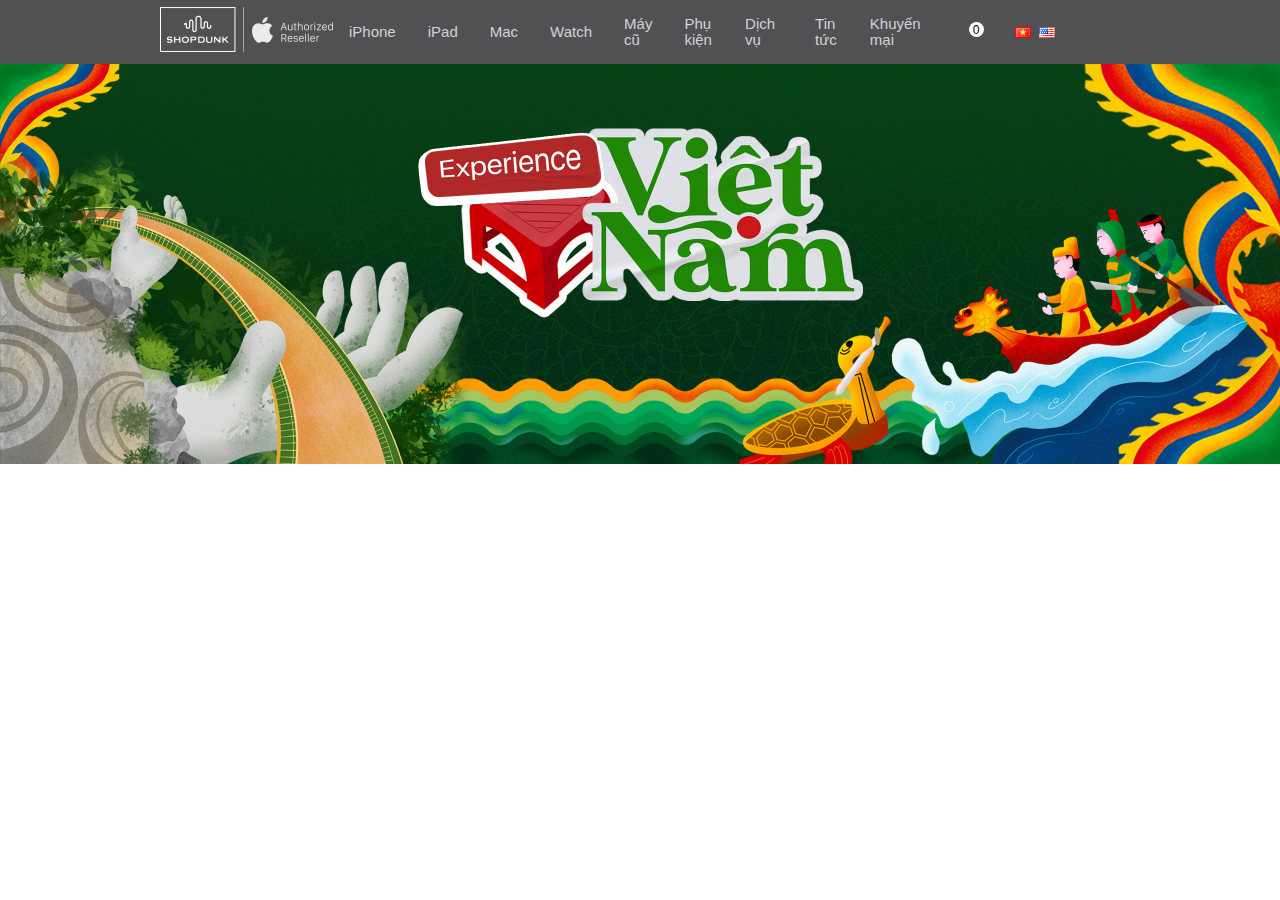
==== index.html @ 364bbf2c "rename project" ====
<!DOCTYPE html>
<html lang="en">
  <head>
    <meta charset="UTF-8" />
    <meta name="viewport" content="width=device-width, initial-scale=1.0" />
    <link
      rel="shortcut icon"
      href="./assets/images/favicon.ico"
      type="image/x-icon"
    />
    <title>Đại lý ủy quyền Apple Cửa hàng Apple chính hãng</title>

    <!-- Link Icon-->
    <link
      rel="stylesheet"
      href="https://cdnjs.cloudflare.com/ajax/libs/font-awesome/6.5.2/css/all.min.css"
      integrity="sha512-SnH5WK+bZxgPHs44uWIX+LLJAJ9/2PkPKZ5QiAj6Ta86w+fsb2TkcmfRyVX3pBnMFcV7oQPJkl9QevSCWr3W6A=="
      crossorigin="anonymous"
      referrerpolicy="no-referrer"
    />
    <link
      rel="stylesheet"
      data-purpose="Layout StyleSheet"
      title="Web Awesome"
      href="/css/app-wa-a60ddbceb7292f11c9e430d067b1eb9f.css?vsn=d"
    />

    <link
      rel="stylesheet"
      href="https://site-assets.fontawesome.com/releases/v6.5.2/css/all.css"
    />

    <link
      rel="stylesheet"
      href="https://site-assets.fontawesome.com/releases/v6.5.2/css/sharp-thin.css"
    />

    <link
      rel="stylesheet"
      href="https://site-assets.fontawesome.com/releases/v6.5.2/css/sharp-solid.css"
    />

    <link
      rel="stylesheet"
      href="https://site-assets.fontawesome.com/releases/v6.5.2/css/sharp-regular.css"
    />

    <link
      rel="stylesheet"
      href="https://site-assets.fontawesome.com/releases/v6.5.2/css/sharp-light.css"
    />

    <!-- Link Font -->
    <link rel="preconnect" href="https://fonts.googleapis.com" />
    <link rel="preconnect" href="https://fonts.gstatic.com" crossorigin />
    <link
      href="https://fonts.googleapis.com/css2?family=Roboto:ital,wght@0,100;0,300;0,400;0,500;0,700;0,900;1,100;1,300;1,400;1,500;1,700;1,900&display=swap"
      rel="stylesheet"
    />
    <!-- Link CSS -->
    <link rel="stylesheet" href="./assets/css/style.css" />
    <link rel="stylesheet" href="./assets/css/responsive.css" />
    <link rel="stylesheet" href="./assets/css/base.css" />
    <link rel="stylesheet" href="./assets/css/swiper-bundle.min.css">
  </head>
  <body>
    <div class="app">
      <header class="header">
        <div class="gird">
          <div class="header__navbar">
            <div class="header__navbar-logo">
              <a href="" class="header__navbar-logo-link">
                <img
                  src="./assets/images/logo.png "
                  class="header__navbar-logo-img"
                  alt=""
                />
              </a>
            </div>
            <ul class="header__navbar-list">
              <li class="header__navbar-item">
                <a href="" class="header__navbar-item-link"> iPhone </a>
              </li>
              <li class="header__navbar-item">
                <a href="" class="header__navbar-item-link"> iPad </a>
              </li>
              <li class="header__navbar-item">
                <a href="" class="header__navbar-item-link"> Mac </a>
              </li>
              <li class="header__navbar-item">
                <a href="" class="header__navbar-item-link"> Watch </a>
              </li>
              <li class="header__navbar-item">
                <a href="" class="header__navbar-item-link"> Máy cũ </a>
              </li>
              <li class="header__navbar-item">
                <a href="" class="header__navbar-item-link"> Phụ kiện </a>
              </li>
              <li class="header__navbar-item header__item--hover">
                <a href="" class="header__navbar-item-link"> Dịch vụ </a>
                <i class="header__navbar-icon-link fa-solid fa-angle-down"></i>

                <div class="header__service">
                  <a href="" class="header__service-item"
                    >Bảo Hành Ủy Quyền Apple (Shopdunk Care)</a
                  >
                  <a href="" class="header__service-item">Trả Góp</a>
                  <a href="" class="header__service-item">Thu Cũ Đổi Mới</a>
                  <a href="" class="header__service-item">WorkShop</a>
                  <a href="" class="header__service-item">MBTI</a>
                  <a href="" class="header__service-item">Sim Thẻ</a>
                  <a href="" class="header__service-item">Apple Care</a>
                  <a href="" class="header__service-item"
                    >Bán hàng doanh nghiệp</a
                  >
                </div>
              </li>
              <li class="header__navbar-item">
                <a href="" class="header__navbar-item-link"> Tin tức </a>
              </li>
              <li class="header__navbar-item">
                <a href="" class="header__navbar-item-link"> Khuyến mại </a>
              </li>
            </ul>

            <ul class="header__navbar-option-list">
              <li class="header__navbar-option-item">
                <i class="header__navbar-icon fa-light fa-magnifying-glass"></i>
              </li>
              <li class="header__navbar-option-item">
                <a
                  href=""
                  class="header__navbar-item-link header__navbar-icon-cart"
                >
                  <i class="header__navbar-icon fa-light fa-bag-shopping"></i>
                </a>
              </li>
              <li class="header__navbar-option-item header__user--hover">
                <a href="" class="header__navbar-item-link">
                  <i class="header__navbar-icon fa-regular fa-user"></i>
                </a>

                <div class="header__account">
                  <div class="header__account-option">
                    <a href="" class="header__option-link"
                      >Tạo tài khoản ngay</a
                    >
                  </div>
                  <div class="header__account-option">
                    <a href="" class="header__option-link">Đăng nhập</a>
                  </div>
                </div>
              </li>
              <li class="header__navbar-option-item">
                <a href="" class="header__navbar-language">
                  <img src="./assets/images/vn.png" alt="" />
                  <img src="./assets/images/us.png" alt="" />
                </a>
              </li>
            </ul>
          </div>
        </div>
      </header>

      <div class="container">
        <div class="banner">
          <div class="banner__img-list">
            <img class="banner__img-item" src="./assets/images/banner1.png" alt="">
            <img class="banner__img-item " src="./assets/images/banner2.png" alt="">
            <img class="banner__img-item " src="./assets/images/banner3.jpg" alt="">
            <img class="banner__img-item " src="./assets/images/banner4.png" alt="">
            <img class="banner__img-item " src="./assets/images/banner5.jpg" alt="">
            <img class="banner__img-item " src="./assets/images/banner6.png" alt="">
            <img class="banner__img-item " src="./assets/images/banner7.jpg" alt="">
            <img class="banner__img-item " src="./assets/images/banner8.png" alt="">

          </div> 
          
          <div class="banner__btn">
            <div class="banner__control banner__control-prev"><i class="fa-solid fa-angle-left"></i></div>
            <div class="banner__control banner__control-next"><i class="fa-solid fa-angle-right"></i></div>
          </div>
          <div class="banner__dot-list">
              <div class="banner__dot banner__dot--active"><i class="fa-solid fa-circle"></i></div>
              <div class="banner__dot"><i class="fa-solid fa-circle"></i></div>
              <div class="banner__dot"><i class="fa-solid fa-circle"></i></div>
              <div class="banner__dot"><i class="fa-solid fa-circle"></i></div>
              <div class="banner__dot"><i class="fa-solid fa-circle"></i></div>
              <div class="banner__dot"><i class="fa-solid fa-circle"></i></div>
              <div class="banner__dot"><i class="fa-solid fa-circle"></i></div>
              <div class="banner__dot"><i class="fa-solid fa-circle"></i></div>
          </div>
          </div>
        </div>
      </div>
    </div>
  </body>

  <!-- Link Js -->
  <script src="./assets/js/app.js"></script>
  <script src="./assets/js/swiper-bundle.min.js"></script>
</html>
---- assets/css/style.css ----
.header{
    height: 64px;
    width: 100%;

}
/* Header */
.header__navbar{
    height: 64px;
    display: flex;
    align-items: center;
    justify-content: space-between;
    list-style: none;
    padding: 0 160px;
    width: 100%;
    background-color: var(--back-color);
    position: fixed;
    z-index: 1000;
}

.header__navbar-list{
    display: flex;
    justify-content: space-around;
    width: 70%;
}

.header__navbar-item{
    height: 64px;
    font-size: 15px;
    padding: 22px 16px;
    display: flex;
    align-items: center;
    cursor: pointer;
}

.header__navbar-item:hover{
    background-color: var(--hover-color);
}

.header__navbar-item:hover .header__navbar-item-link{
    color: var(--white-color);
}

.header__navbar-item-link{
    text-decoration: none;
    color: var(--text-color);
}

.header__navbar-icon-link{
    color: var(--text-color);
    font-size: 8px;
    padding-left: 8px;
}

.header__navbar-logo-img{
    height: 45px;
    align-self: center;
}

.header__navbar-option-list{
    display: flex;
    width: 200px;
    padding: 0 18px;
    grid-area: auto;
    list-style: none;
    align-items: center;
}

.header__navbar-option-item{
    padding: 0 8px;
    cursor: pointer;
}


.header__navbar-icon{
    font-size: 20px;
    color: var(--text-color);
}

.header__navbar-icon-cart{
    position: relative;
}

.header__navbar-icon-cart::after{
    position: absolute;
    content: '0';
    font-size: 12px;
    bottom: -5px;
    right: -5px;
    width: 15px;
    height: 15px;
    border-radius: 100%;
    text-align: center;
    background-color: var(--white-color);
    color: var(--black-color);

}

.header__navbar-language{
    display: flex;
}


.header__navbar-language img{
    padding: 0 4px;
}

.header__item--hover{
    position: relative;
}

.header__item--hover:hover .header__service{
    display: block;
}


.header__service{
    position:absolute;
    top: 118%;
    left: 0;
    width: 250px;
    background-color: #555;
    display: none;
}

.header__service::before {
    content: "";
    border-width: 10px 10px;
    border-style: solid;
    border-color: transparent transparent #555 transparent;
    position: absolute;
    top: -20px;
    left: 5px;
}

.header__service::after {
    content: "";
    position: absolute;
    display: block;
    width: 250px;
    height: 20px;
    right: 0;
    top: -16px;
}

.header__service-item{
    display: block;
    padding:16px;
    cursor: pointer;
    text-decoration: none;
    color: var(--text-color);
    border-top: 1px solid #666;
}


.header__service-item:hover{
    background-color: #666;
    color: var(--white-color);
}


.header__user--hover{
    position: relative;
}

.header__user--hover:hover .header__account{
    display: block;
}

.header__account{
    position:absolute;
    top: 160%;
    right: -60px;
    width: 250px;
    background-color: var(--white-color);
    box-shadow:     0 0 10px 0 rgba(0,0,0,0.5);
    border-radius: 10px;
    cursor:default;
    display: none;
}

.header__account-option{
    margin: 10px 32px 12px 32px;
    height: 40px;
    display: flex;
    align-items: center;
    border-bottom: 1px solid #ccc;
}

.header__account-option a{
    text-decoration: none;
    color: #333;
    font-size: 14px;
    cursor: pointer;
}

.header__account-option a:hover{
    color: #007bff;
}

.header__account::before {
    content: "";
    border-width: 15px 20px;
    border-style: solid;
    border-color: transparent transparent transparent transparent;
    position: absolute;
    top: -24px;
    right: 55px;
}

/* Banner */
.banner{
    height: 475px;
    position: relative;
    overflow: hidden;
    white-space: nowrap;
}

.banner__img-list{
    width: 100%;
    display: flex;
    transition: 1s;
}

.banner__img-list.no-transition{
    scroll-behavior: auto;
}

.banner__img-feature, .banner__img-item{
    width: 100%;
    height: 100%;
    object-fit: cover;
    object-position: center;
}



.banner__control{
    position: absolute;
    top: 50%;
    transform: translateY(-50%);
    font-size: 28px;
    background-color: rgba(0,0,0,0.2);
    margin: 0 56px;
    color: rgba(255, 255, 255, 0.1);
    cursor: pointer;
    width: 48px;
    height: 48px;
    border-radius: 50%;
    display: flex;
    justify-content: center;
    align-items: center;

}

.banner__control-prev{
    left: 10px;
}

.banner__control-next{
    right: 10px;
}

.banner__control:hover{
    background-color: rgba(0,0,0,0.4);
    color: rgba(255, 255, 255, 0.6);

}

.banner__dot-list{
    position: absolute;
    bottom: 10px;
    left: 50%;
    transform: translateX(-50%);
    display: flex;
}

.banner__dot{
    font-size: 8px;
    padding: 0 6px;
    color: rgba(0, 0, 0, 0.2);
    cursor: pointer;
}

.banner__dot--active{
    color: rgba(0, 0, 0, 0.8);
}

.banner__dot:hover{
    color: rgba(0, 0, 0, 0.8);

}
---- assets/css/base.css ----
:root {
    --white-color: #fff;
    --black-color: #000;
    --text-color: #d2d2d7;
    --back-color: #515154;
    --hover-color: #626265;
    --navbar-height: 34px;
    --header-height: 120px;
    --d: 20s;
    
}

*{
    margin: 0;
    padding: 0;
    box-sizing: border-box;
}

html {
    font-size: 62.5%;
    line-height: 1.6rem;
    font-family: 'Arial', sans-serif;
    box-sizing: border-box;
}

  /* Responsive */

.grid {
    width: 1200px;
    max-width: 100%;
    margin: 0 auto;
}

.grid__full-width {
    width: 100%;
}

.grid__row {
    display: flex;
    flex-wrap: wrap;
    margin-left: -5px;
    margin-right: -5px;
}

.grid__col-2 {
    padding-left: 5px;
    padding-right: 5px;
    width: 16.6667%;
}

.grid__col-2-4 {
    padding-left: 5px;
    padding-right: 5px;
    width: 20%;
}

.grid__col-10 {
    padding-left: 5px;
    padding-right: 5px;
    width: 83.3333%;
}


@keyframes slideNext {
  0% {
        transform: translateX(0);
    }
    100% {
        transform: translateX(-100%);
  }
}
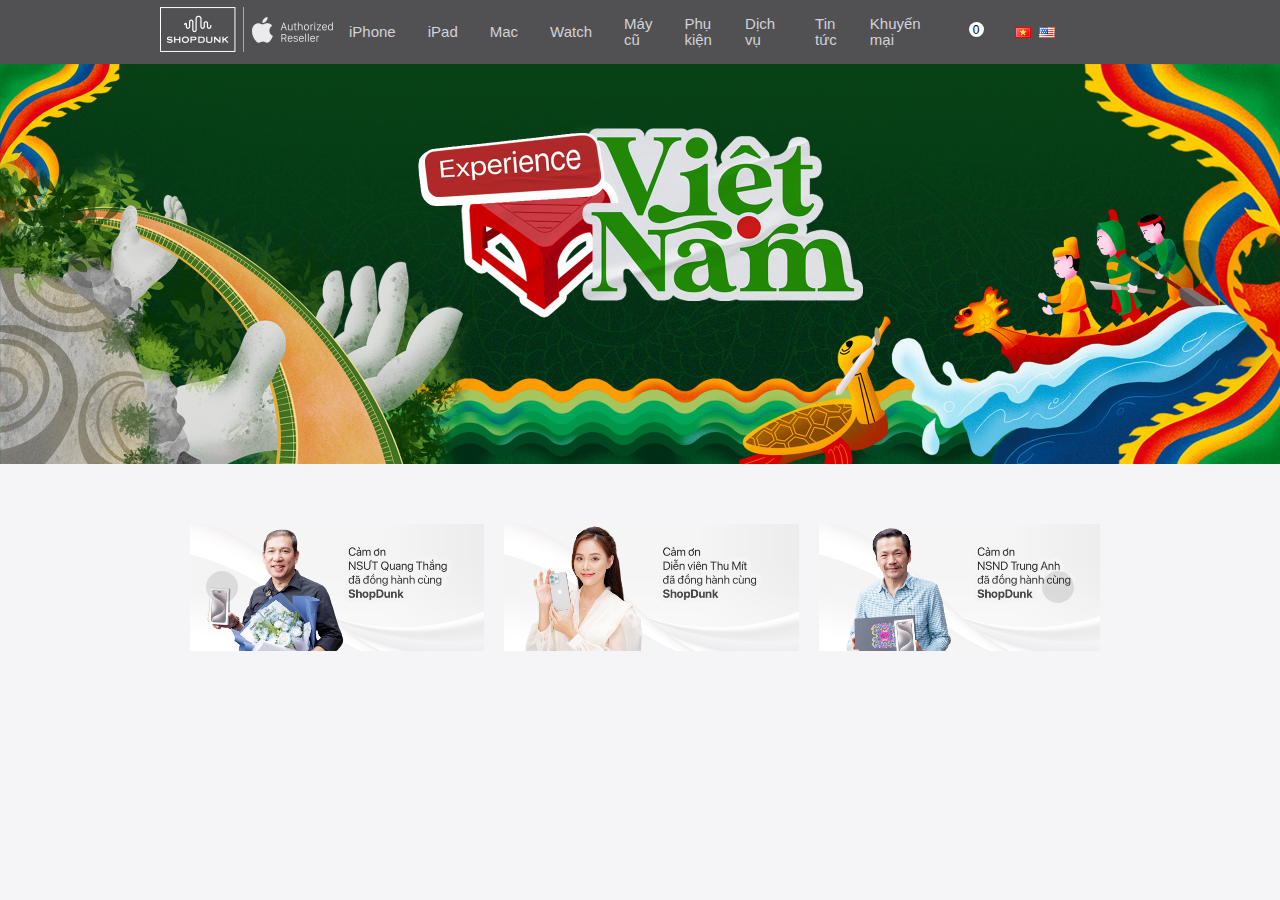
==== commit 450550fa: "Merge branch 'master'" ====
--- a/index.html
+++ b/index.html
@@ -1,202 +1,203 @@
 <!DOCTYPE html>
 <html lang="en">
-  <head>
-    <meta charset="UTF-8" />
-    <meta name="viewport" content="width=device-width, initial-scale=1.0" />
-    <link
-      rel="shortcut icon"
-      href="./assets/images/favicon.ico"
-      type="image/x-icon"
-    />
-    <title>Đại lý ủy quyền Apple Cửa hàng Apple chính hãng</title>
-
-    <!-- Link Icon-->
-    <link
-      rel="stylesheet"
-      href="https://cdnjs.cloudflare.com/ajax/libs/font-awesome/6.5.2/css/all.min.css"
-      integrity="sha512-SnH5WK+bZxgPHs44uWIX+LLJAJ9/2PkPKZ5QiAj6Ta86w+fsb2TkcmfRyVX3pBnMFcV7oQPJkl9QevSCWr3W6A=="
-      crossorigin="anonymous"
-      referrerpolicy="no-referrer"
-    />
-    <link
-      rel="stylesheet"
-      data-purpose="Layout StyleSheet"
-      title="Web Awesome"
-      href="/css/app-wa-a60ddbceb7292f11c9e430d067b1eb9f.css?vsn=d"
-    />
-
-    <link
-      rel="stylesheet"
-      href="https://site-assets.fontawesome.com/releases/v6.5.2/css/all.css"
-    />
-
-    <link
-      rel="stylesheet"
-      href="https://site-assets.fontawesome.com/releases/v6.5.2/css/sharp-thin.css"
-    />
-
-    <link
-      rel="stylesheet"
-      href="https://site-assets.fontawesome.com/releases/v6.5.2/css/sharp-solid.css"
-    />
-
-    <link
-      rel="stylesheet"
-      href="https://site-assets.fontawesome.com/releases/v6.5.2/css/sharp-regular.css"
-    />
-
-    <link
-      rel="stylesheet"
-      href="https://site-assets.fontawesome.com/releases/v6.5.2/css/sharp-light.css"
-    />
-
-    <!-- Link Font -->
-    <link rel="preconnect" href="https://fonts.googleapis.com" />
-    <link rel="preconnect" href="https://fonts.gstatic.com" crossorigin />
-    <link
-      href="https://fonts.googleapis.com/css2?family=Roboto:ital,wght@0,100;0,300;0,400;0,500;0,700;0,900;1,100;1,300;1,400;1,500;1,700;1,900&display=swap"
-      rel="stylesheet"
-    />
-    <!-- Link CSS -->
-    <link rel="stylesheet" href="./assets/css/style.css" />
-    <link rel="stylesheet" href="./assets/css/responsive.css" />
-    <link rel="stylesheet" href="./assets/css/base.css" />
-    <link rel="stylesheet" href="./assets/css/swiper-bundle.min.css">
-  </head>
-  <body>
-    <div class="app">
-      <header class="header">
-        <div class="gird">
-          <div class="header__navbar">
-            <div class="header__navbar-logo">
-              <a href="" class="header__navbar-logo-link">
-                <img
-                  src="./assets/images/logo.png "
-                  class="header__navbar-logo-img"
-                  alt=""
-                />
+
+<head>
+  <meta charset="UTF-8" />
+  <meta name="viewport" content="width=device-width, initial-scale=1.0" />
+  <link rel="shortcut icon" href="./assets/images/favicon.ico" type="image/x-icon" />
+  <title>Đại lý ủy quyền Apple Cửa hàng Apple chính hãng</title>
+
+  <!-- Link Icon-->
+  <link rel="stylesheet" href="https://cdnjs.cloudflare.com/ajax/libs/font-awesome/6.5.2/css/all.min.css"
+    integrity="sha512-SnH5WK+bZxgPHs44uWIX+LLJAJ9/2PkPKZ5QiAj6Ta86w+fsb2TkcmfRyVX3pBnMFcV7oQPJkl9QevSCWr3W6A=="
+    crossorigin="anonymous" referrerpolicy="no-referrer" />
+  <link rel="stylesheet" data-purpose="Layout StyleSheet" title="Web Awesome"
+    href="/css/app-wa-a60ddbceb7292f11c9e430d067b1eb9f.css?vsn=d" />
+
+  <link rel="stylesheet" href="https://site-assets.fontawesome.com/releases/v6.5.2/css/all.css" />
+
+  <link rel="stylesheet" href="https://site-assets.fontawesome.com/releases/v6.5.2/css/sharp-thin.css" />
+
+  <link rel="stylesheet" href="https://site-assets.fontawesome.com/releases/v6.5.2/css/sharp-solid.css" />
+
+  <link rel="stylesheet" href="https://site-assets.fontawesome.com/releases/v6.5.2/css/sharp-regular.css" />
+
+  <link rel="stylesheet" href="https://site-assets.fontawesome.com/releases/v6.5.2/css/sharp-light.css" />
+
+  <!-- Link Font -->
+  <link rel="preconnect" href="https://fonts.googleapis.com" />
+  <link rel="preconnect" href="https://fonts.gstatic.com" crossorigin />
+  <link
+    href="https://fonts.googleapis.com/css2?family=Roboto:ital,wght@0,100;0,300;0,400;0,500;0,700;0,900;1,100;1,300;1,400;1,500;1,700;1,900&display=swap"
+    rel="stylesheet" />
+  <!-- Link CSS -->
+  <link rel="stylesheet" href="./assets/css/style.css" />
+  <link rel="stylesheet" href="./assets/css/responsive.css" />
+  <link rel="stylesheet" href="./assets/css/base.css" />
+  <link rel="stylesheet" href="./assets/css/swiper-bundle.min.css" />
+</head>
+
+<body>
+  <div class="app">
+    <header class="header">
+      <div class="gird">
+        <div class="header__navbar">
+          <div class="header__navbar-logo">
+            <a href="" class="header__navbar-logo-link">
+              <img src="./assets/images/logo.png " class="header__navbar-logo-img" alt="" />
+            </a>
+          </div>
+          <ul class="header__navbar-list">
+            <li class="header__navbar-item">
+              <a href="" class="header__navbar-item-link"> iPhone </a>
+            </li>
+            <li class="header__navbar-item">
+              <a href="" class="header__navbar-item-link"> iPad </a>
+            </li>
+            <li class="header__navbar-item">
+              <a href="" class="header__navbar-item-link"> Mac </a>
+            </li>
+            <li class="header__navbar-item">
+              <a href="" class="header__navbar-item-link"> Watch </a>
+            </li>
+            <li class="header__navbar-item">
+              <a href="" class="header__navbar-item-link"> Máy cũ </a>
+            </li>
+            <li class="header__navbar-item">
+              <a href="" class="header__navbar-item-link"> Phụ kiện </a>
+            </li>
+            <li class="header__navbar-item header__item--hover">
+              <a href="" class="header__navbar-item-link"> Dịch vụ </a>
+              <i class="header__navbar-icon-link fa-solid fa-angle-down"></i>
+
+              <div class="header__service">
+                <a href="" class="header__service-item">Bảo Hành Ủy Quyền Apple (Shopdunk Care)</a>
+                <a href="" class="header__service-item">Trả Góp</a>
+                <a href="" class="header__service-item">Thu Cũ Đổi Mới</a>
+                <a href="" class="header__service-item">WorkShop</a>
+                <a href="" class="header__service-item">MBTI</a>
+                <a href="" class="header__service-item">Sim Thẻ</a>
+                <a href="" class="header__service-item">Apple Care</a>
+                <a href="" class="header__service-item">Bán hàng doanh nghiệp</a>
+              </div>
+            </li>
+            <li class="header__navbar-item">
+              <a href="" class="header__navbar-item-link"> Tin tức </a>
+            </li>
+            <li class="header__navbar-item">
+              <a href="" class="header__navbar-item-link"> Khuyến mại </a>
+            </li>
+          </ul>
+
+          <ul class="header__navbar-option-list">
+            <li class="header__navbar-option-item">
+              <i class="header__navbar-icon fa-light fa-magnifying-glass"></i>
+            </li>
+            <li class="header__navbar-option-item">
+              <a href="" class="header__navbar-item-link header__navbar-icon-cart">
+                <i class="header__navbar-icon fa-light fa-bag-shopping"></i>
               </a>
-            </div>
-            <ul class="header__navbar-list">
-              <li class="header__navbar-item">
-                <a href="" class="header__navbar-item-link"> iPhone </a>
-              </li>
-              <li class="header__navbar-item">
-                <a href="" class="header__navbar-item-link"> iPad </a>
-              </li>
-              <li class="header__navbar-item">
-                <a href="" class="header__navbar-item-link"> Mac </a>
-              </li>
-              <li class="header__navbar-item">
-                <a href="" class="header__navbar-item-link"> Watch </a>
-              </li>
-              <li class="header__navbar-item">
-                <a href="" class="header__navbar-item-link"> Máy cũ </a>
-              </li>
-              <li class="header__navbar-item">
-                <a href="" class="header__navbar-item-link"> Phụ kiện </a>
-              </li>
-              <li class="header__navbar-item header__item--hover">
-                <a href="" class="header__navbar-item-link"> Dịch vụ </a>
-                <i class="header__navbar-icon-link fa-solid fa-angle-down"></i>
-
-                <div class="header__service">
-                  <a href="" class="header__service-item"
-                    >Bảo Hành Ủy Quyền Apple (Shopdunk Care)</a
-                  >
-                  <a href="" class="header__service-item">Trả Góp</a>
-                  <a href="" class="header__service-item">Thu Cũ Đổi Mới</a>
-                  <a href="" class="header__service-item">WorkShop</a>
-                  <a href="" class="header__service-item">MBTI</a>
-                  <a href="" class="header__service-item">Sim Thẻ</a>
-                  <a href="" class="header__service-item">Apple Care</a>
-                  <a href="" class="header__service-item"
-                    >Bán hàng doanh nghiệp</a
-                  >
+            </li>
+            <li class="header__navbar-option-item header__user--hover">
+              <a href="" class="header__navbar-item-link">
+                <i class="header__navbar-icon fa-regular fa-user"></i>
+              </a>
+
+              <div class="header__account">
+                <div class="header__account-option">
+                  <a href="" class="header__option-link">Tạo tài khoản ngay</a>
                 </div>
-              </li>
-              <li class="header__navbar-item">
-                <a href="" class="header__navbar-item-link"> Tin tức </a>
-              </li>
-              <li class="header__navbar-item">
-                <a href="" class="header__navbar-item-link"> Khuyến mại </a>
-              </li>
-            </ul>
-
-            <ul class="header__navbar-option-list">
-              <li class="header__navbar-option-item">
-                <i class="header__navbar-icon fa-light fa-magnifying-glass"></i>
-              </li>
-              <li class="header__navbar-option-item">
-                <a
-                  href=""
-                  class="header__navbar-item-link header__navbar-icon-cart"
-                >
-                  <i class="header__navbar-icon fa-light fa-bag-shopping"></i>
-                </a>
-              </li>
-              <li class="header__navbar-option-item header__user--hover">
-                <a href="" class="header__navbar-item-link">
-                  <i class="header__navbar-icon fa-regular fa-user"></i>
-                </a>
-
-                <div class="header__account">
-                  <div class="header__account-option">
-                    <a href="" class="header__option-link"
-                      >Tạo tài khoản ngay</a
-                    >
-                  </div>
-                  <div class="header__account-option">
-                    <a href="" class="header__option-link">Đăng nhập</a>
-                  </div>
+                <div class="header__account-option">
+                  <a href="" class="header__option-link">Đăng nhập</a>
                 </div>
-              </li>
-              <li class="header__navbar-option-item">
-                <a href="" class="header__navbar-language">
-                  <img src="./assets/images/vn.png" alt="" />
-                  <img src="./assets/images/us.png" alt="" />
-                </a>
-              </li>
-            </ul>
-          </div>
-        </div>
-      </header>
-
-      <div class="container">
-        <div class="banner">
-          <div class="banner__img-list">
-            <img class="banner__img-item" src="./assets/images/banner1.png" alt="">
-            <img class="banner__img-item " src="./assets/images/banner2.png" alt="">
-            <img class="banner__img-item " src="./assets/images/banner3.jpg" alt="">
-            <img class="banner__img-item " src="./assets/images/banner4.png" alt="">
-            <img class="banner__img-item " src="./assets/images/banner5.jpg" alt="">
-            <img class="banner__img-item " src="./assets/images/banner6.png" alt="">
-            <img class="banner__img-item " src="./assets/images/banner7.jpg" alt="">
-            <img class="banner__img-item " src="./assets/images/banner8.png" alt="">
-
-          </div> 
-          
-          <div class="banner__btn">
-            <div class="banner__control banner__control-prev"><i class="fa-solid fa-angle-left"></i></div>
-            <div class="banner__control banner__control-next"><i class="fa-solid fa-angle-right"></i></div>
-          </div>
-          <div class="banner__dot-list">
-              <div class="banner__dot banner__dot--active"><i class="fa-solid fa-circle"></i></div>
-              <div class="banner__dot"><i class="fa-solid fa-circle"></i></div>
-              <div class="banner__dot"><i class="fa-solid fa-circle"></i></div>
-              <div class="banner__dot"><i class="fa-solid fa-circle"></i></div>
-              <div class="banner__dot"><i class="fa-solid fa-circle"></i></div>
-              <div class="banner__dot"><i class="fa-solid fa-circle"></i></div>
-              <div class="banner__dot"><i class="fa-solid fa-circle"></i></div>
-              <div class="banner__dot"><i class="fa-solid fa-circle"></i></div>
-          </div>
+              </div>
+            </li>
+            <li class="header__navbar-option-item">
+              <a href="" class="header__navbar-language">
+                <img src="./assets/images/vn.png" alt="" />
+                <img src="./assets/images/us.png" alt="" />
+              </a>
+            </li>
+          </ul>
+        </div>
+      </div>
+    </header>
+
+    <div class="container">
+      <div class="banner">
+        <div class="banner__img-list">
+          <img class="banner__img-item" src="./assets/images/banner8.png" alt="" />
+          <img class="banner__img-item" src="./assets/images/banner1.png" alt="" />
+          <img class="banner__img-item" src="./assets/images/banner2.png" alt="" />
+          <img class="banner__img-item" src="./assets/images/banner3.jpg" alt="" />
+          <img class="banner__img-item" src="./assets/images/banner4.png" alt="" />
+          <img class="banner__img-item" src="./assets/images/banner5.jpg" alt="" />
+          <img class="banner__img-item" src="./assets/images/banner6.png" alt="" />
+          <img class="banner__img-item" src="./assets/images/banner7.jpg" alt="" />
+          <img class="banner__img-item" src="./assets/images/banner8.png" alt="" />
+          <img class="banner__img-item" src="./assets/images/banner1.png" alt="" />
+        </div>
+
+
+        <div class="banner__btn">
+          <div class="banner__control banner__control-prev control-prev">
+            <i class="fa-solid fa-angle-left"></i>
+          </div>
+          <div class="banner__control banner__control-next control-next">
+            <i class="fa-solid fa-angle-right"></i>
+          </div>
+        </div>
+        <div class="banner__dot-list">
+          <div class="banner__dot banner__dot--active">
+            <i class="fa-solid fa-circle"></i>
+          </div>
+          <div class="banner__dot"><i class="fa-solid fa-circle"></i></div>
+          <div class="banner__dot"><i class="fa-solid fa-circle"></i></div>
+          <div class="banner__dot"><i class="fa-solid fa-circle"></i></div>
+          <div class="banner__dot"><i class="fa-solid fa-circle"></i></div>
+          <div class="banner__dot"><i class="fa-solid fa-circle"></i></div>
+          <div class="banner__dot"><i class="fa-solid fa-circle"></i></div>
+          <div class="banner__dot"><i class="fa-solid fa-circle"></i></div>
+        </div>
+      </div>
+
+      <div class="topic">
+        <div class="topic__img-list">
+          <img src="./assets/images/topic16.png" alt="" class="topic-item">
+          <img src="./assets/images/topic1.png" alt="" class="topic-item">
+          <img src="./assets/images/topic2.png" alt="" class="topic-item">
+          <img src="./assets/images/topic3.png" alt="" class="topic-item">
+          <img src="./assets/images/topic4.png" alt="" class="topic-item">
+          <img src="./assets/images/topic5.png" alt="" class="topic-item">
+          <img src="./assets/images/topic6.png" alt="" class="topic-item">
+          <img src="./assets/images/topic7.png" alt="" class="topic-item">
+          <img src="./assets/images/topic8.png" alt="" class="topic-item">
+          <img src="./assets/images/topic9.png" alt="" class="topic-item">
+          <img src="./assets/images/topic10.png" alt="" class="topic-item">
+          <img src="./assets/images/topic11.png" alt="" class="topic-item">
+          <img src="./assets/images/topic12.png" alt="" class="topic-item">
+          <img src="./assets/images/topic13.png" alt="" class="topic-item">
+          <img src="./assets/images/topic14.png" alt="" class="topic-item">
+          <img src="./assets/images/topic15.png" alt="" class="topic-item">
+          <img src="./assets/images/topic16.png" alt="" class="topic-item">
+          <img src="./assets/images/topic1.png" alt="" class="topic-item">
+        </div>
+
+        <div class="topic__btn">
+          <div class="topic__control topic__control-prev">
+            <i class="fa-solid fa-angle-left"></i>
+          </div>
+          <div class="topic__control topic__control-next">
+            <i class="fa-solid fa-angle-right"></i>
           </div>
         </div>
       </div>
     </div>
-  </body>
-
-  <!-- Link Js -->
-  <script src="./assets/js/app.js"></script>
-  <script src="./assets/js/swiper-bundle.min.js"></script>
-</html>
+  </div>
+</body>
+
+<!-- Link Js -->
+<script src="./assets/js/app.js"></script>
+
+
+</html>--- a/assets/css/style.css
+++ b/assets/css/style.css
@@ -208,30 +208,28 @@
 }
 
 /* Banner */
+.container{
+    margin: 0 auto;
+}
+
 .banner{
-    height: 475px;
     position: relative;
     overflow: hidden;
-    white-space: nowrap;
 }
 
 .banner__img-list{
-    width: 100%;
     display: flex;
     transition: 1s;
-}
-
-.banner__img-list.no-transition{
-    scroll-behavior: auto;
-}
-
-.banner__img-feature, .banner__img-item{
-    width: 100%;
-    height: 100%;
-    object-fit: cover;
+
+}
+
+.banner__img-item{
+    width: 100%; 
+    flex-shrink: 0;
+    object-fit: cover; 
     object-position: center;
-}
-
+    cursor: pointer;
+}
 
 
 .banner__control{
@@ -290,6 +288,51 @@
 
 }
 
-
-
-
+/* Topic */
+.topic{
+    margin: 60px 180px;
+    position: relative;
+}
+
+.topic__img-list{
+    display: flex; 
+    overflow: hidden;
+    transition: 1s;
+
+}
+
+.topic-item{
+    width: 32%;
+    margin: 0 10px;
+    object-fit: fill;
+}
+
+.topic__control{
+    position: absolute;
+    top: 50%;
+    transform: translateY(-50%);
+    font-size: 24px;
+    background-color: rgba(0,0,0,0.1);
+    margin: 0 56px;
+    color: var(--back-color);
+    cursor: pointer;
+    width: 32px;
+    height: 32px;
+    border-radius: 50%;
+    display: flex;
+    justify-content: center;
+    align-items: center;
+
+}
+
+.topic__control:hover{
+    background-color: rgba(0,0,0,0.2);
+}
+
+.topic__control-prev{
+    left: -30px;
+}
+
+.topic__control-next{
+    right: -30px;
+}--- a/assets/css/base.css
+++ b/assets/css/base.css
@@ -21,6 +21,7 @@
     line-height: 1.6rem;
     font-family: 'Arial', sans-serif;
     box-sizing: border-box;
+    background-color: #f5f5f7;
 }
 
   /* Responsive */
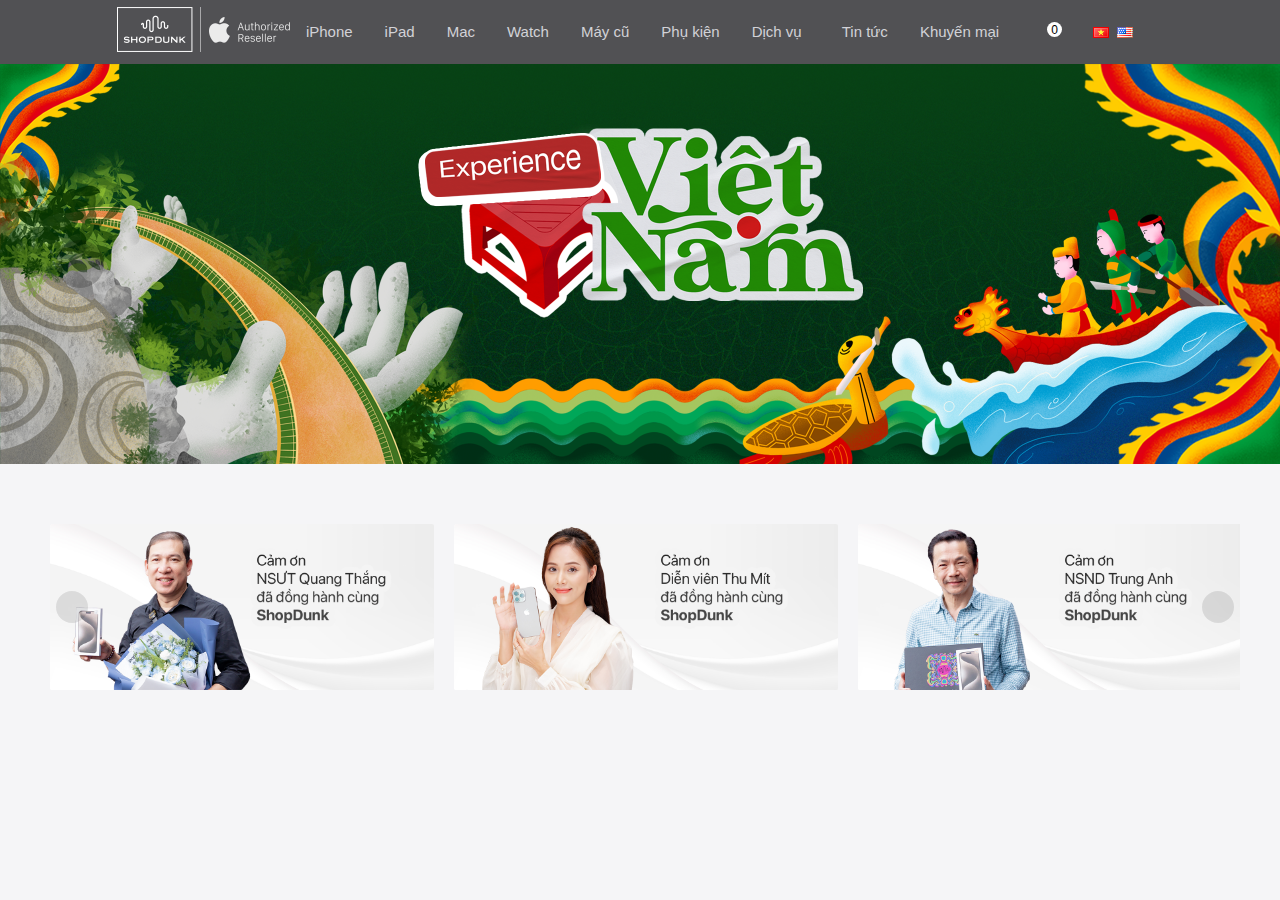
==== commit 7930a6f5: "bug: done scrollLeft banner and topic" ====
--- a/index.html
+++ b/index.html
@@ -124,21 +124,21 @@
     </header>
 
     <div class="container">
-      <div class="banner">
-        <div class="banner__img-list">
-          <img class="banner__img-item" src="./assets/images/banner8.png" alt="" />
-          <img class="banner__img-item" src="./assets/images/banner1.png" alt="" />
-          <img class="banner__img-item" src="./assets/images/banner2.png" alt="" />
-          <img class="banner__img-item" src="./assets/images/banner3.jpg" alt="" />
-          <img class="banner__img-item" src="./assets/images/banner4.png" alt="" />
-          <img class="banner__img-item" src="./assets/images/banner5.jpg" alt="" />
-          <img class="banner__img-item" src="./assets/images/banner6.png" alt="" />
-          <img class="banner__img-item" src="./assets/images/banner7.jpg" alt="" />
-          <img class="banner__img-item" src="./assets/images/banner8.png" alt="" />
-          <img class="banner__img-item" src="./assets/images/banner1.png" alt="" />
-        </div>
-
-
+      <div class="container__banner">
+        <div class="banner">
+          <div class="banner__img-list img-list">
+            <img class="banner__img-item" src="./assets/images/banner8.png" alt="" draggable="false"/>
+            <img class="banner__img-item" src="./assets/images/banner1.png" alt="" draggable="false" />
+            <img class="banner__img-item" src="./assets/images/banner2.png" alt="" draggable="false" />
+            <img class="banner__img-item" src="./assets/images/banner3.jpg" alt="" draggable="false" />
+            <img class="banner__img-item" src="./assets/images/banner4.png" alt="" draggable="false" />
+            <img class="banner__img-item" src="./assets/images/banner5.jpg" alt="" draggable="false" />
+            <img class="banner__img-item" src="./assets/images/banner6.png" alt="" draggable="false" />
+            <img class="banner__img-item" src="./assets/images/banner7.jpg" alt="" draggable="false" />
+            <img class="banner__img-item" src="./assets/images/banner8.png" alt="" draggable="false" />
+            <img class="banner__img-item" src="./assets/images/banner1.png" alt="" draggable="false" />
+          </div>
+        </div>
         <div class="banner__btn">
           <div class="banner__control banner__control-prev control-prev">
             <i class="fa-solid fa-angle-left"></i>
@@ -161,33 +161,38 @@
         </div>
       </div>
 
-      <div class="topic">
-        <div class="topic__img-list">
-          <img src="./assets/images/topic16.png" alt="" class="topic-item">
-          <img src="./assets/images/topic1.png" alt="" class="topic-item">
-          <img src="./assets/images/topic2.png" alt="" class="topic-item">
-          <img src="./assets/images/topic3.png" alt="" class="topic-item">
-          <img src="./assets/images/topic4.png" alt="" class="topic-item">
-          <img src="./assets/images/topic5.png" alt="" class="topic-item">
-          <img src="./assets/images/topic6.png" alt="" class="topic-item">
-          <img src="./assets/images/topic7.png" alt="" class="topic-item">
-          <img src="./assets/images/topic8.png" alt="" class="topic-item">
-          <img src="./assets/images/topic9.png" alt="" class="topic-item">
-          <img src="./assets/images/topic10.png" alt="" class="topic-item">
-          <img src="./assets/images/topic11.png" alt="" class="topic-item">
-          <img src="./assets/images/topic12.png" alt="" class="topic-item">
-          <img src="./assets/images/topic13.png" alt="" class="topic-item">
-          <img src="./assets/images/topic14.png" alt="" class="topic-item">
-          <img src="./assets/images/topic15.png" alt="" class="topic-item">
-          <img src="./assets/images/topic16.png" alt="" class="topic-item">
-          <img src="./assets/images/topic1.png" alt="" class="topic-item">
-        </div>
+<div class="container__topic">
+  <div class="topic">
+    <div class="topic__img-list img-list">
+      <img src="./assets/images/topic15.png" alt="" class="topic-item" draggable="false">
+      <img src="./assets/images/topic16.png" alt="" class="topic-item" draggable="false">
+      <img src="./assets/images/topic1.png" alt="" class="topic-item" draggable="false">
+      <img src="./assets/images/topic2.png" alt="" class="topic-item" draggable="false">
+      <img src="./assets/images/topic3.png" alt="" class="topic-item" draggable="false">
+      <img src="./assets/images/topic4.png" alt="" class="topic-item" draggable="false">
+      <img src="./assets/images/topic5.png" alt="" class="topic-item" draggable="false">
+      <img src="./assets/images/topic6.png" alt="" class="topic-item" draggable="false">
+      <img src="./assets/images/topic7.png" alt="" class="topic-item" draggable="false">
+      <img src="./assets/images/topic8.png" alt="" class="topic-item" draggable="false">
+      <img src="./assets/images/topic9.png" alt="" class="topic-item" draggable="false">
+      <img src="./assets/images/topic10.png" alt="" class="topic-item" draggable="false">
+      <img src="./assets/images/topic11.png" alt="" class="topic-item" draggable="false">
+      <img src="./assets/images/topic12.png" alt="" class="topic-item" draggable="false">
+      <img src="./assets/images/topic13.png" alt="" class="topic-item" draggable="false">
+      <img src="./assets/images/topic14.png" alt="" class="topic-item" draggable="false">
+      <img src="./assets/images/topic15.png" alt="" class="topic-item" draggable="false">
+      <img src="./assets/images/topic16.png" alt="" class="topic-item" draggable="false">
+      <img src="./assets/images/topic1.png" alt="" class="topic-item" draggable="false">
+      <img src="./assets/images/topic2.png" alt="" class="topic-item" draggable="false">
+    </div>
+</div>
+
 
         <div class="topic__btn">
-          <div class="topic__control topic__control-prev">
+          <div class="topic__control topic__control-prev control-prev">
             <i class="fa-solid fa-angle-left"></i>
           </div>
-          <div class="topic__control topic__control-next">
+          <div class="topic__control topic__control-next control-next">
             <i class="fa-solid fa-angle-right"></i>
           </div>
         </div>
--- a/assets/css/style.css
+++ b/assets/css/style.css
@@ -1,31 +1,28 @@
 .header{
     height: 64px;
-    width: 100%;
 
 }
 /* Header */
 .header__navbar{
     height: 64px;
     display: flex;
-    align-items: center;
-    justify-content: space-between;
+    width: 100%;
+    align-items: center;
+    justify-content: center;
     list-style: none;
-    padding: 0 160px;
-    width: 100%;
     background-color: var(--back-color);
     position: fixed;
-    z-index: 1000;
+    z-index: 1000;;
 }
 
 .header__navbar-list{
     display: flex;
     justify-content: space-around;
-    width: 70%;
 }
 
 .header__navbar-item{
     height: 64px;
-    font-size: 15px;
+    font-size: 1.5rem;
     padding: 22px 16px;
     display: flex;
     align-items: center;
@@ -47,7 +44,7 @@
 
 .header__navbar-icon-link{
     color: var(--text-color);
-    font-size: 8px;
+    font-size: 0.8rem;
     padding-left: 8px;
 }
 
@@ -58,7 +55,6 @@
 
 .header__navbar-option-list{
     display: flex;
-    width: 200px;
     padding: 0 18px;
     grid-area: auto;
     list-style: none;
@@ -72,7 +68,7 @@
 
 
 .header__navbar-icon{
-    font-size: 20px;
+    font-size: 2rem;
     color: var(--text-color);
 }
 
@@ -149,6 +145,7 @@
     text-decoration: none;
     color: var(--text-color);
     border-top: 1px solid #666;
+
 }
 
 
@@ -189,7 +186,7 @@
 .header__account-option a{
     text-decoration: none;
     color: #333;
-    font-size: 14px;
+    font-size: 1.4rem;
     cursor: pointer;
 }
 
@@ -212,9 +209,13 @@
     margin: 0 auto;
 }
 
+.container__banner{
+    position: relative;
+}
+
 .banner{
-    position: relative;
     overflow: hidden;
+    transition: 2s;
 }
 
 .banner__img-list{
@@ -236,7 +237,7 @@
     position: absolute;
     top: 50%;
     transform: translateY(-50%);
-    font-size: 28px;
+    font-size: 2.8rem;
     background-color: rgba(0,0,0,0.2);
     margin: 0 56px;
     color: rgba(255, 255, 255, 0.1);
@@ -251,11 +252,11 @@
 }
 
 .banner__control-prev{
-    left: 10px;
+    left: 0;
 }
 
 .banner__control-next{
-    right: 10px;
+    right: 0;
 }
 
 .banner__control:hover{
@@ -289,29 +290,37 @@
 }
 
 /* Topic */
+
+.container__topic{
+    position: relative;
+    max-width: 1200px;
+    margin: 60px auto;
+}
+
 .topic{
-    margin: 60px 180px;
-    position: relative;
+
+    overflow: hidden;
+
 }
 
 .topic__img-list{
     display: flex; 
-    overflow: hidden;
     transition: 1s;
-
 }
 
 .topic-item{
     width: 32%;
+    cursor: pointer;
     margin: 0 10px;
-    object-fit: fill;
-}
+    object-fit: cover;
+}
+
 
 .topic__control{
     position: absolute;
     top: 50%;
     transform: translateY(-50%);
-    font-size: 24px;
+    font-size: 2.4rem;
     background-color: rgba(0,0,0,0.1);
     margin: 0 56px;
     color: var(--back-color);
@@ -330,9 +339,11 @@
 }
 
 .topic__control-prev{
-    left: -30px;
+    left: -40px;
 }
 
 .topic__control-next{
-    right: -30px;
-}+    right: -50px;
+}
+
+
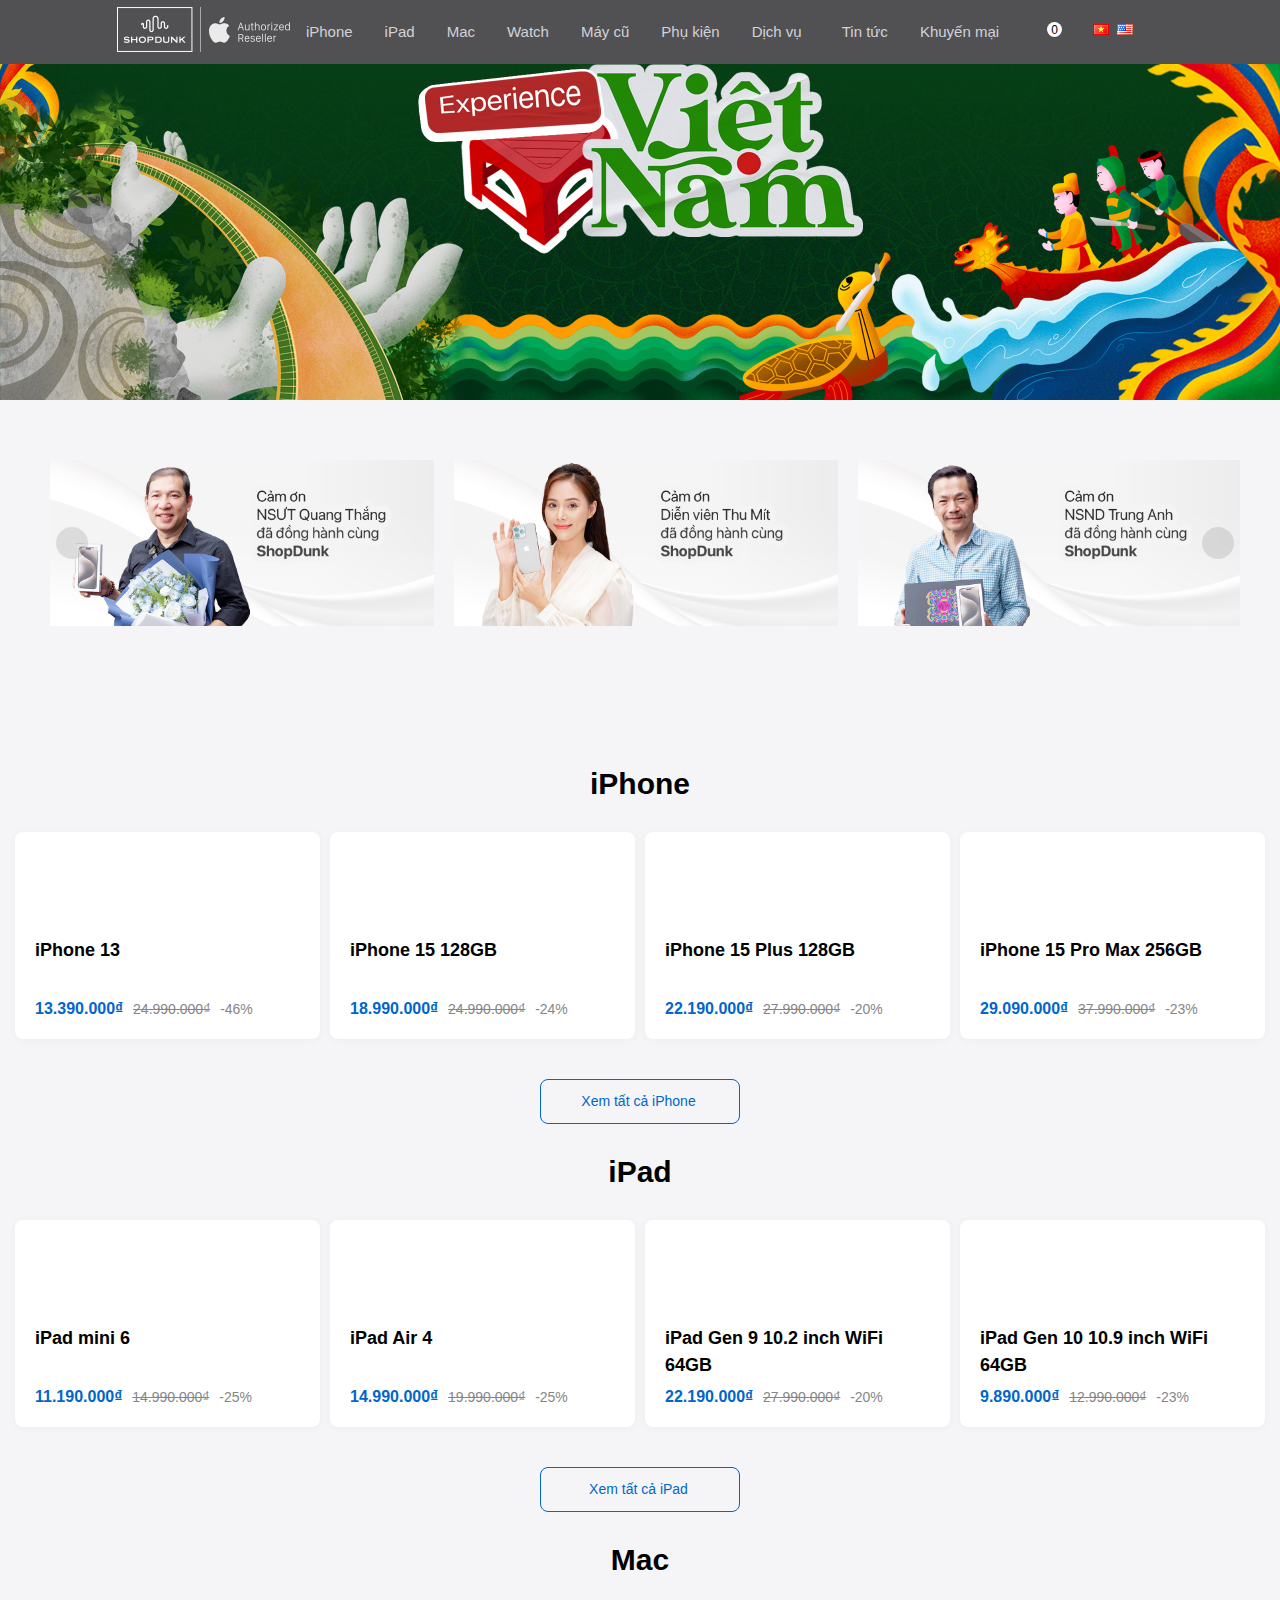
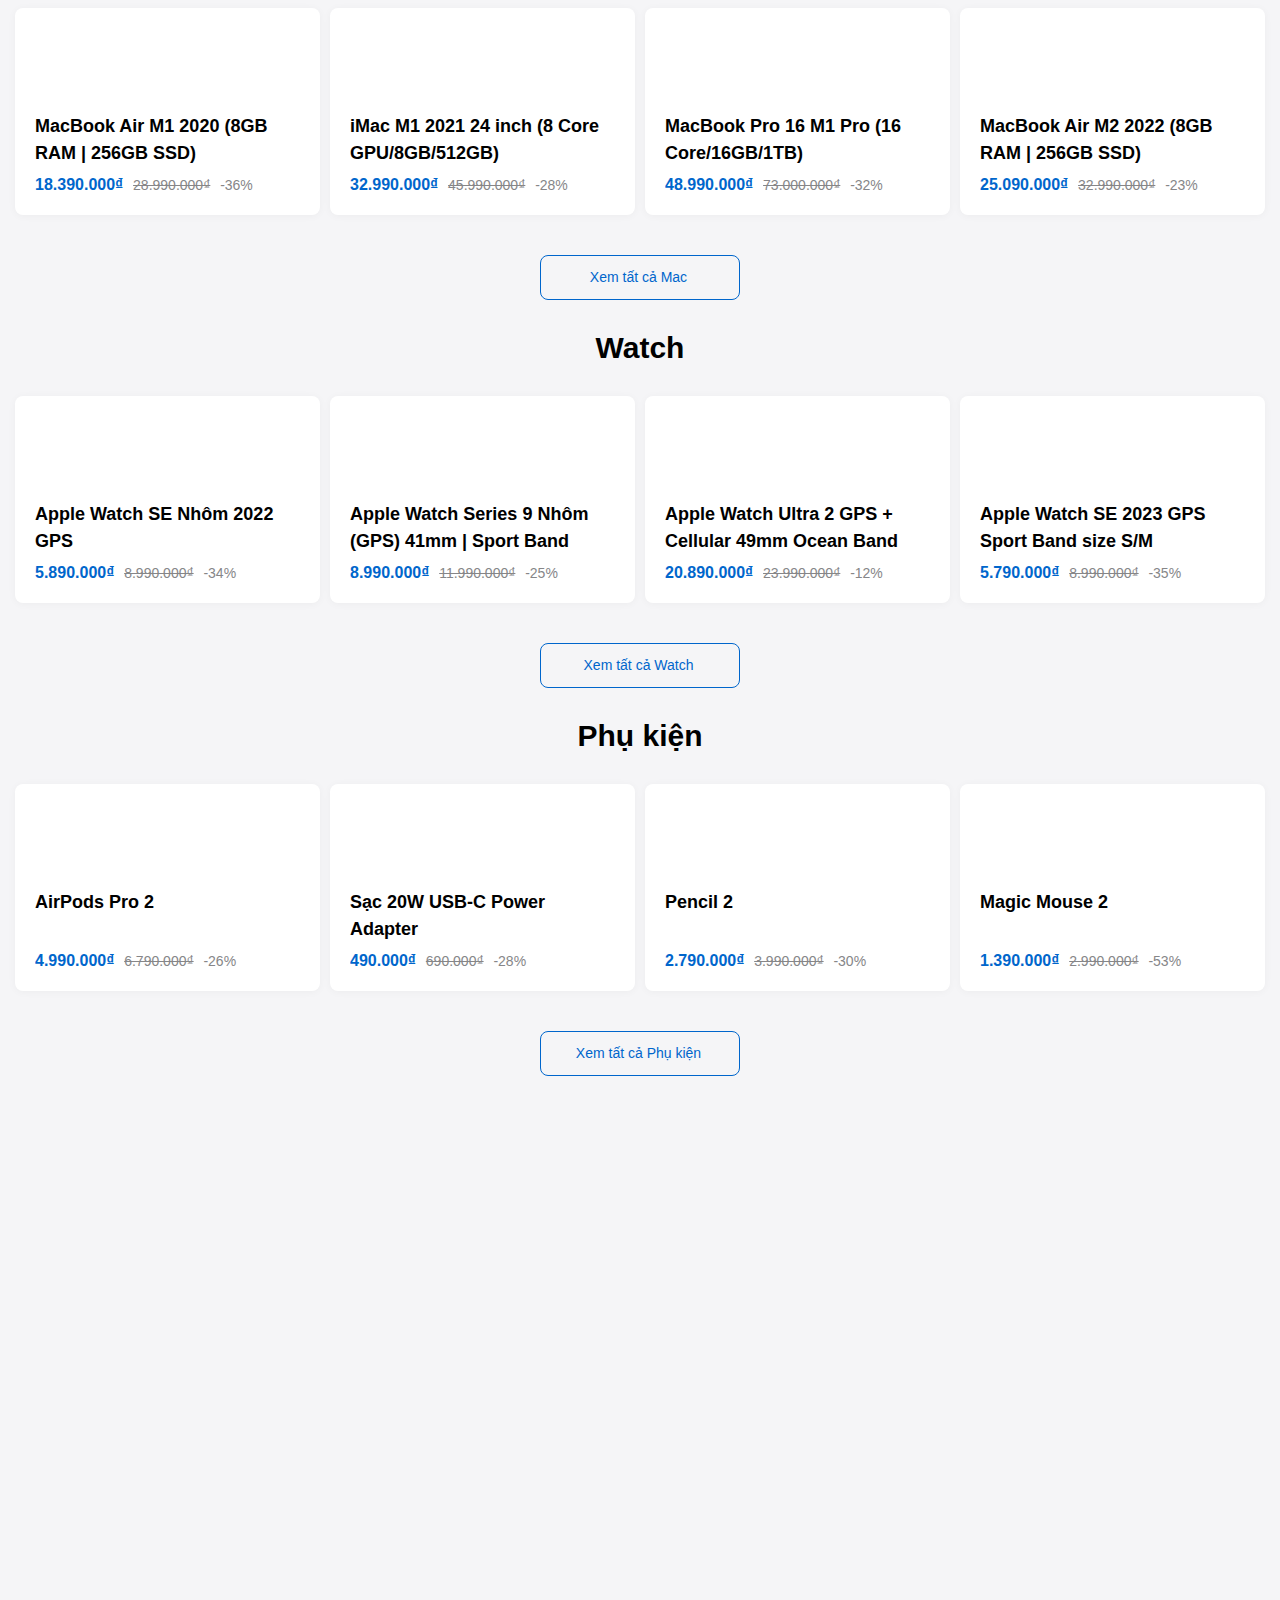
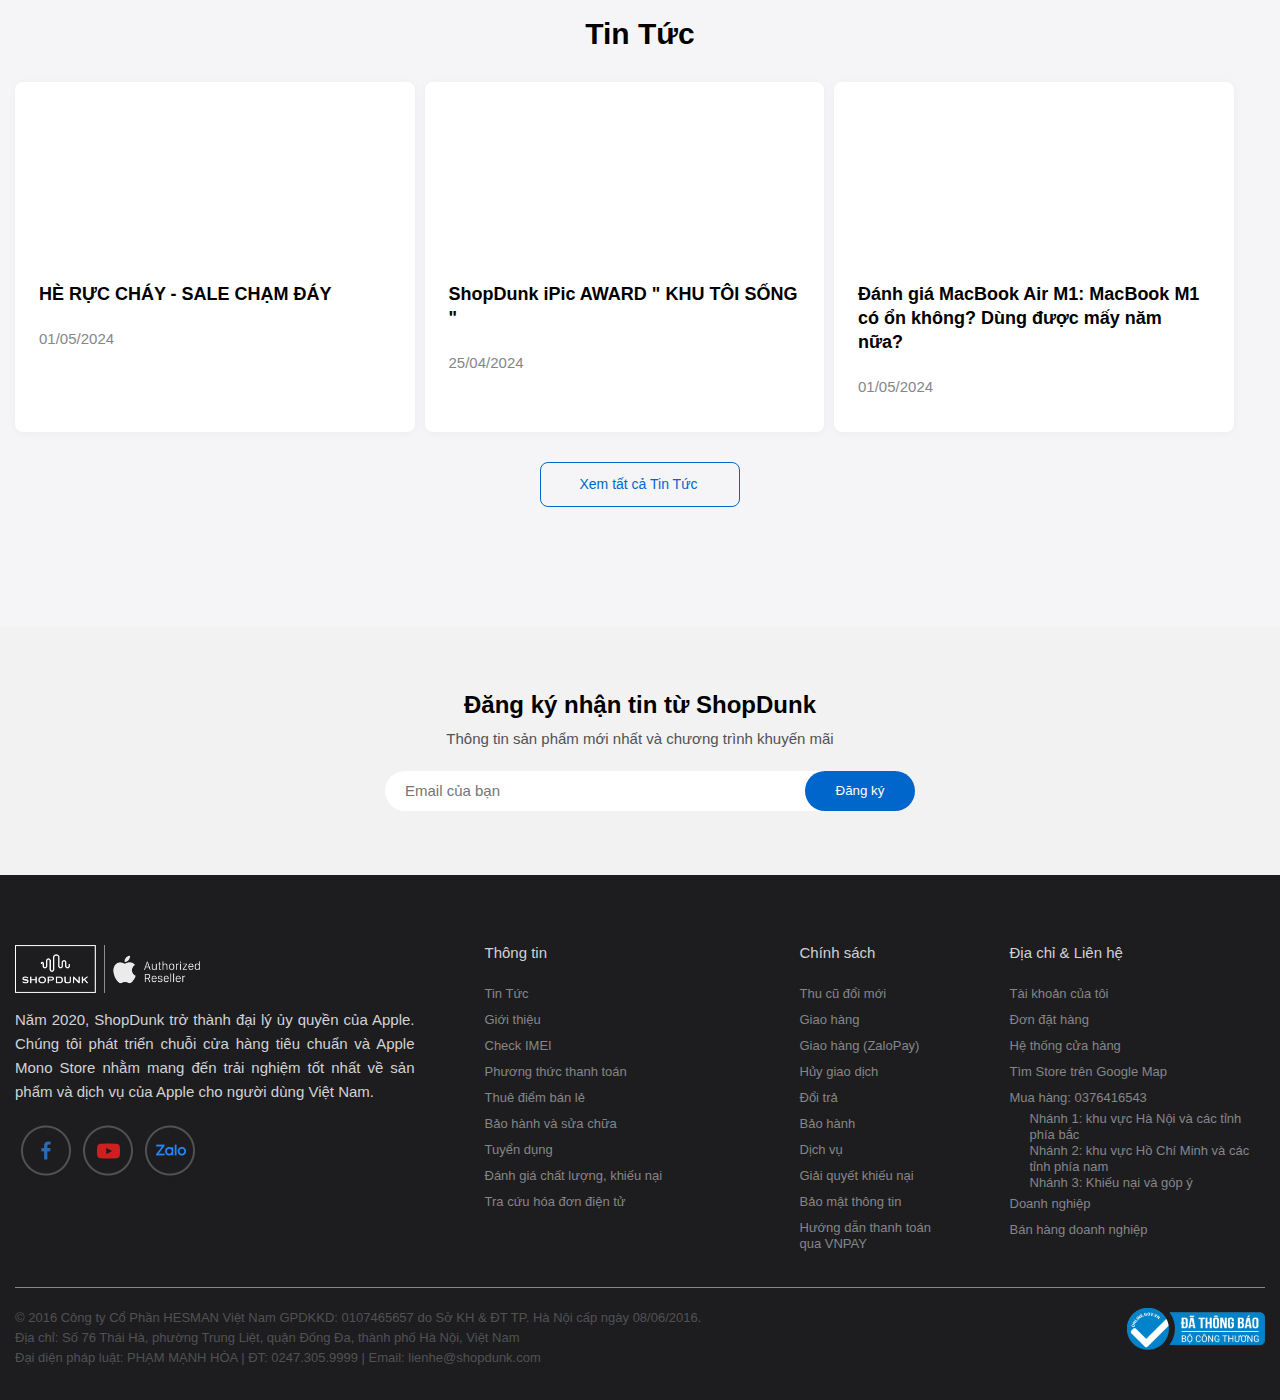
==== commit ed3de950: "fix responsive home page" ====
--- a/index.html
+++ b/index.html
@@ -32,16 +32,21 @@
     rel="stylesheet" />
   <!-- Link CSS -->
   <link rel="stylesheet" href="./assets/css/style.css" />
+  <link rel="stylesheet" href="./assets/css/base.css" />
   <link rel="stylesheet" href="./assets/css/responsive.css" />
-  <link rel="stylesheet" href="./assets/css/base.css" />
   <link rel="stylesheet" href="./assets/css/swiper-bundle.min.css" />
 </head>
 
 <body>
   <div class="app">
     <header class="header">
-      <div class="gird">
+      <div class="header__option">
+
         <div class="header__navbar">
+          <div class="header__navbar-menu">
+            <i class="header__navbar-icon fa-light fa-bars"></i>
+          </div>
+  
           <div class="header__navbar-logo">
             <a href="" class="header__navbar-logo-link">
               <img src="./assets/images/logo.png " class="header__navbar-logo-img" alt="" />
@@ -69,7 +74,7 @@
             <li class="header__navbar-item header__item--hover">
               <a href="" class="header__navbar-item-link"> Dịch vụ </a>
               <i class="header__navbar-icon-link fa-solid fa-angle-down"></i>
-
+  
               <div class="header__service">
                 <a href="" class="header__service-item">Bảo Hành Ủy Quyền Apple (Shopdunk Care)</a>
                 <a href="" class="header__service-item">Trả Góp</a>
@@ -88,7 +93,7 @@
               <a href="" class="header__navbar-item-link"> Khuyến mại </a>
             </li>
           </ul>
-
+  
           <ul class="header__navbar-option-list">
             <li class="header__navbar-option-item">
               <i class="header__navbar-icon fa-light fa-magnifying-glass"></i>
@@ -102,7 +107,7 @@
               <a href="" class="header__navbar-item-link">
                 <i class="header__navbar-icon fa-regular fa-user"></i>
               </a>
-
+  
               <div class="header__account">
                 <div class="header__account-option">
                   <a href="" class="header__option-link">Tạo tài khoản ngay</a>
@@ -112,31 +117,82 @@
                 </div>
               </div>
             </li>
-            <li class="header__navbar-option-item">
-              <a href="" class="header__navbar-language">
+            <li class="header__navbar-option-item header__navbar-language">
+              <a href="" class="header__navbar-language-link">
                 <img src="./assets/images/vn.png" alt="" />
+  
+              </a>
+              <a href="" class="header__navbar-language-link">
+  
                 <img src="./assets/images/us.png" alt="" />
               </a>
             </li>
           </ul>
         </div>
+  
+        <div class="header__menu">
+          <a href="" class="header__menu-link">iPhone</a>
+          <a href="" class="header__menu-link">iPad</a>
+          <a href="" class="header__menu-link">Mac</a>
+          <a href="" class="header__menu-link">Watch</a>
+          <a href="" class="header__menu-link">Máy cũ</a>
+        </div>
+
+        <div class="header__menu-bar">
+          <ul class="menu__bar-list">
+            <li class="menu__bar-item"><a href="" class="menu__bar-item-link">Tạo tài khoản ngay</a></li>
+            <li class="menu__bar-item"><a href="" class="menu__bar-item-link">Đăng nhập</a></li>
+            <li class="menu__bar-item"><a href="" class="menu__bar-item-link">Phụ kiện</a></li>
+            <li class="menu__bar-item"><a href="" class="menu__bar-item-link">Dịch vụ</a>
+              <i class="menu__bar-icon-link fa-solid fa-angle-down">
+              </i>
+              <div class="menu__service">
+                <a href="" class="menu__service-item">Bảo Hành Ủy Quyền Apple (Shopdunk Care)</a>
+                <a href="" class="menu__service-item">Trả Góp</a>
+                <a href="" class="menu__service-item">Thu Cũ Đổi Mới</a>
+                <a href="" class="menu__service-item">WorkShop</a>
+                <a href="" class="menu__service-item">MBTI</a>
+                <a href="" class="menu__service-item">Sim Thẻ</a>
+                <a href="" class="menu__service-item">Apple Care</a>
+                <a href="" class="menu__service-item">Bán hàng doanh nghiệp</a>
+              </div>
+            </li>
+            <li class="menu__bar-item"><a href="" class="menu__bar-item-link">Tin Tức</a></li>
+            <li class="menu__bar-item"><a href="" class="menu__bar-item-link">Ngôn ngữ</a>
+              <i class="menu__bar-icon-link fa-solid fa-angle-down"></i>
+              <div class="menu__bar-lenguage">
+                <a href="" class="menu__bar-language-link">
+                  <img src="./assets/images/vn.png" alt="" />
+                  <p class="menu__bar-lenguage-name">Tiếng Việt</p>
+                </a>
+                <a href="" class="menu__bar-language-link">
+                  <img src="./assets/images/us.png" alt="" />
+                  <p class="menu__bar-lenguage-name">English</p>
+                </a>
+              </div>
+            </li>
+          </ul>
+        </div>
       </div>
+
     </header>
 
     <div class="container">
+
+
       <div class="container__banner">
         <div class="banner">
           <div class="banner__img-list img-list">
-            <img class="banner__img-item" src="./assets/images/banner8.png" alt="" draggable="false"/>
-            <img class="banner__img-item" src="./assets/images/banner1.png" alt="" draggable="false" />
-            <img class="banner__img-item" src="./assets/images/banner2.png" alt="" draggable="false" />
-            <img class="banner__img-item" src="./assets/images/banner3.jpg" alt="" draggable="false" />
-            <img class="banner__img-item" src="./assets/images/banner4.png" alt="" draggable="false" />
-            <img class="banner__img-item" src="./assets/images/banner5.jpg" alt="" draggable="false" />
-            <img class="banner__img-item" src="./assets/images/banner6.png" alt="" draggable="false" />
-            <img class="banner__img-item" src="./assets/images/banner7.jpg" alt="" draggable="false" />
-            <img class="banner__img-item" src="./assets/images/banner8.png" alt="" draggable="false" />
-            <img class="banner__img-item" src="./assets/images/banner1.png" alt="" draggable="false" />
+            <img class="banner__img-item" src="./assets/images/banner8.jpg" data-large="./assets/images/banner8.jpg" data-small="./assets/images/banner_mini8.jpg" alt="" draggable="false" />
+            <img class="banner__img-item" src="./assets/images/banner1.png" data-large="./assets/images/banner1.png" data-small="./assets/images/banner_mini1.png" alt="" draggable="false" />
+            <img class="banner__img-item" src="./assets/images/banner2.png" data-large="./assets/images/banner2.png" data-small="./assets/images/banner_mini2.png" alt="" draggable="false" />
+            <img class="banner__img-item" src="./assets/images/banner3.jpg" data-large="./assets/images/banner3.jpg" data-small="./assets/images/banner_mini3.jpg" alt="" draggable="false" />
+            <img class="banner__img-item" src="./assets/images/banner4.png" data-large="./assets/images/banner4.png" data-small="./assets/images/banner_mini4.png" alt="" draggable="false" />
+            <img class="banner__img-item" src="./assets/images/banner5.jpg" data-large="./assets/images/banner5.jpg" data-small="./assets/images/banner_mini5.jpg" alt="" draggable="false" />
+            <img class="banner__img-item" src="./assets/images/banner6.png" data-large="./assets/images/banner6.png" data-small="./assets/images/banner_mini6.jpg" alt="" draggable="false" />
+            <img class="banner__img-item" src="./assets/images/banner7.jpg" data-large="./assets/images/banner7.jpg" data-small="./assets/images/banner_mini7.png" alt="" draggable="false" />
+            <img class="banner__img-item" src="./assets/images/banner8.jpg" data-large="./assets/images/banner8.jpg" data-small="./assets/images/banner_mini8.jpg" alt="" draggable="false" />
+            <img class="banner__img-item" src="./assets/images/banner1.png" data-large="./assets/images/banner1.png" data-small="./assets/images/banner_mini1.png" alt="" draggable="false" />
           </div>
         </div>
         <div class="banner__btn">
@@ -161,32 +217,31 @@
         </div>
       </div>
 
-<div class="container__topic">
-  <div class="topic">
-    <div class="topic__img-list img-list">
-      <img src="./assets/images/topic15.png" alt="" class="topic-item" draggable="false">
-      <img src="./assets/images/topic16.png" alt="" class="topic-item" draggable="false">
-      <img src="./assets/images/topic1.png" alt="" class="topic-item" draggable="false">
-      <img src="./assets/images/topic2.png" alt="" class="topic-item" draggable="false">
-      <img src="./assets/images/topic3.png" alt="" class="topic-item" draggable="false">
-      <img src="./assets/images/topic4.png" alt="" class="topic-item" draggable="false">
-      <img src="./assets/images/topic5.png" alt="" class="topic-item" draggable="false">
-      <img src="./assets/images/topic6.png" alt="" class="topic-item" draggable="false">
-      <img src="./assets/images/topic7.png" alt="" class="topic-item" draggable="false">
-      <img src="./assets/images/topic8.png" alt="" class="topic-item" draggable="false">
-      <img src="./assets/images/topic9.png" alt="" class="topic-item" draggable="false">
-      <img src="./assets/images/topic10.png" alt="" class="topic-item" draggable="false">
-      <img src="./assets/images/topic11.png" alt="" class="topic-item" draggable="false">
-      <img src="./assets/images/topic12.png" alt="" class="topic-item" draggable="false">
-      <img src="./assets/images/topic13.png" alt="" class="topic-item" draggable="false">
-      <img src="./assets/images/topic14.png" alt="" class="topic-item" draggable="false">
-      <img src="./assets/images/topic15.png" alt="" class="topic-item" draggable="false">
-      <img src="./assets/images/topic16.png" alt="" class="topic-item" draggable="false">
-      <img src="./assets/images/topic1.png" alt="" class="topic-item" draggable="false">
-      <img src="./assets/images/topic2.png" alt="" class="topic-item" draggable="false">
-    </div>
-</div>
-
+      <div class="container__topic">
+        <div class="topic">
+          <div class="topic__img-list img-list">
+            <img src="./assets/images/topic15.png" alt="" class="topic-item" draggable="false" />
+            <img src="./assets/images/topic16.png" alt="" class="topic-item" draggable="false" />
+            <img src="./assets/images/topic1.png" alt="" class="topic-item" draggable="false" />
+            <img src="./assets/images/topic2.png" alt="" class="topic-item" draggable="false" />
+            <img src="./assets/images/topic3.png" alt="" class="topic-item" draggable="false" />
+            <img src="./assets/images/topic4.png" alt="" class="topic-item" draggable="false" />
+            <img src="./assets/images/topic5.png" alt="" class="topic-item" draggable="false" />
+            <img src="./assets/images/topic6.png" alt="" class="topic-item" draggable="false" />
+            <img src="./assets/images/topic7.png" alt="" class="topic-item" draggable="false" />
+            <img src="./assets/images/topic8.png" alt="" class="topic-item" draggable="false" />
+            <img src="./assets/images/topic9.png" alt="" class="topic-item" draggable="false" />
+            <img src="./assets/images/topic10.png" alt="" class="topic-item" draggable="false" />
+            <img src="./assets/images/topic11.png" alt="" class="topic-item" draggable="false" />
+            <img src="./assets/images/topic12.png" alt="" class="topic-item" draggable="false" />
+            <img src="./assets/images/topic13.png" alt="" class="topic-item" draggable="false" />
+            <img src="./assets/images/topic14.png" alt="" class="topic-item" draggable="false" />
+            <img src="./assets/images/topic15.png" alt="" class="topic-item" draggable="false" />
+            <img src="./assets/images/topic16.png" alt="" class="topic-item" draggable="false" />
+            <img src="./assets/images/topic1.png" alt="" class="topic-item" draggable="false" />
+            <img src="./assets/images/topic2.png" alt="" class="topic-item" draggable="false" />
+          </div>
+        </div>
 
         <div class="topic__btn">
           <div class="topic__control topic__control-prev control-prev">
@@ -197,12 +252,630 @@
           </div>
         </div>
       </div>
+
+      <div class="container__product">
+        <div class="grid">
+          <div class="product__type">
+            <a href="" class="product__name">iPhone</a>
+            <div class="product__type-list">
+              <div class="grid__row">
+                <div class="grid__col-2-4">
+                  <div class="product__type-item">
+                    <div class="product__item-tag">
+                      <img src="./assets/images/0-phantram.png" alt="" class="product__saleoff-img" />
+                    </div>
+                    <a href="" class="product__item-link">
+                      <img src="./assets/images/iphone1.png" alt="" class="product__item-img" />
+                    </a>
+                    <h3 class="product__tile">
+                      <a href="" class="product__item-name">iPhone 13</a>
+                    </h3>
+                    <div class="product__item-price">
+                      <span class="product__price-new">13.390.000₫</span>
+                      <span class="product__price-old">24.990.000₫</span>
+                      <span class="product__price-ratio">-46%</span>
+                    </div>
+                  </div>
+                </div>
+
+                <div class="grid__col-2-4">
+                  <div class="product__type-item">
+                    <div class="product__item-tag">
+                      <img src="./assets/images/vnpay250k.png" alt="" class="product__saleoff-img" />
+                    </div>
+                    <a href="" class="product__item-link">
+                      <img src="./assets/images/iphone2.png" alt="" class="product__item-img" />
+                    </a>
+                    <h3 class="product__tile">
+                      <a href="" class="product__item-name">iPhone 15 128GB</a>
+                    </h3>
+                    <div class="product__item-price">
+                      <span class="product__price-new">18.990.000₫</span>
+                      <span class="product__price-old">24.990.000₫</span>
+                      <span class="product__price-ratio">-24%</span>
+                    </div>
+                  </div>
+                </div>
+
+                <div class="grid__col-2-4">
+                  <div class="product__type-item">
+                    <div class="product__item-tag">
+                      <img src="./assets/images/vnpay250k.png" alt="" class="product__saleoff-img" />
+                    </div>
+                    <a href="" class="product__item-link">
+                      <img src="./assets/images/iphone3.png" alt="" class="product__item-img" />
+                    </a>
+
+                    <h3 class="product__tile">
+                      <a href="" class="product__item-name">iPhone 15 Plus 128GB</a>
+                    </h3>
+                    <div class="product__item-price">
+                      <span class="product__price-new">22.190.000₫</span>
+                      <span class="product__price-old">27.990.000₫</span>
+                      <span class="product__price-ratio">-20%</span>
+                    </div>
+                  </div>
+                </div>
+
+                <div class="grid__col-2-4">
+                  <div class="product__type-item">
+                    <div class="product__item-tag">
+                      <img src="./assets/images/vnpay500k.png" alt="" class="product__saleoff-img" />
+                    </div>
+                    <a href="" class="product__item-link">
+                      <img src="./assets/images/iphone4.png" alt="" class="product__item-img" />
+                    </a>
+
+                    <h3 class="product__tile">
+                      <a href="" class="product__item-name">iPhone 15 Pro Max 256GB</a>
+                    </h3>
+                    <div class="product__item-price">
+                      <span class="product__price-new">29.090.000₫</span>
+                      <span class="product__price-old">37.990.000₫</span>
+                      <span class="product__price-ratio">-23%</span>
+                    </div>
+                  </div>
+                </div>
+              </div>
+            </div>
+
+            <div class="button__show-all">
+              <span class="button__show-name">Xem tất cả iPhone</span>
+              <i class=" button__show-icon fa-solid fa-angle-right"></i>
+            </div>
+          </div>
+
+          <div class="product__type">
+            <a href="" class="product__name">iPad</a>
+            <div class="product__type-list">
+              <div class="grid__row">
+                <div class="grid__col-2-4">
+                  <div class="product__type-item">
+                    <div class="product__item-tag">
+                      <img src="" alt="" class="product__saleoff-img" />
+                    </div>
+                    <a href="" class="product__item-link">
+                      <img src="./assets/images/ipad1.png" alt="" class="product__item-img" />
+                    </a>
+
+                    <h3 class="product__tile">
+                      <a href="" class="product__item-name">iPad mini 6</a>
+                    </h3>
+                    <div class="product__item-price">
+                      <span class="product__price-new">11.190.000₫</span>
+                      <span class="product__price-old">14.990.000₫</span>
+                      <span class="product__price-ratio">-25%</span>
+                    </div>
+                  </div>
+                </div>
+
+                <div class="grid__col-2-4">
+                  <div class="product__type-item">
+                    <div class="product__item-tag">
+                      <img src="./assets/images/giam1trieu.png" alt="" class="product__saleoff-img" />
+                    </div>
+                    <a href="" class="product__item-link">
+                      <img src="./assets/images/ipad2.png" alt="" class="product__item-img" />
+                    </a>
+                    <h3 class="product__tile">
+                      <a href="" class="product__item-name">iPad Air 4</a>
+                    </h3>
+                    <div class="product__item-price">
+                      <span class="product__price-new">14.990.000₫</span>
+                      <span class="product__price-old">19.990.000₫</span>
+                      <span class="product__price-ratio">-25%</span>
+                    </div>
+                  </div>
+                </div>
+
+                <div class="grid__col-2-4">
+                  <div class="product__type-item">
+                    <div class="product__item-tag">
+                      <img src="" alt="" class="product__saleoff-img" />
+                    </div>
+                    <a href="" class="product__item-link">
+                      <img src="./assets/images/ipad3.png" alt="" class="product__item-img" />
+                    </a>
+                    <h3 class="product__tile">
+                      <a href="" class="product__item-name">iPad Gen 9 10.2 inch WiFi 64GB</a>
+                    </h3>
+                    <div class="product__item-price">
+                      <span class="product__price-new">22.190.000₫</span>
+                      <span class="product__price-old">27.990.000₫</span>
+                      <span class="product__price-ratio">-20%</span>
+                    </div>
+
+                  </div>
+                </div>
+
+                <div class="grid__col-2-4">
+                  <div class="product__type-item">
+                    <div class="product__item-tag">
+                      <img src="" alt="" class="product__saleoff-img" />
+                    </div>
+                    <a href="" class="product__item-link">
+                      <img src="./assets/images/ipad4.png" alt="" class="product__item-img" />
+                    </a>
+
+                    <h3 class="product__tile">
+                      <a href="" class="product__item-name">iPad Gen 10 10.9 inch WiFi 64GB</a>
+                    </h3>
+                    <div class="product__item-price">
+                      <span class="product__price-new">9.890.000₫</span>
+                      <span class="product__price-old">12.990.000₫</span>
+                      <span class="product__price-ratio">-23%</span>
+                    </div>
+                  </div>
+                </div>
+              </div>
+            </div>
+            <div class="button__show-all">
+              <span class="button__show-name">Xem tất cả iPad</span>
+              <i class=" button__show-icon fa-solid fa-angle-right"></i>
+            </div>
+
+          </div>
+
+
+
+          <div class="product__type">
+            <a href="" class="product__name">Mac</a>
+            <div class="product__type-list">
+              <div class="grid__row">
+                <div class="grid__col-2-4">
+                  <div class="product__type-item">
+                    <div class="product__item-tag">
+                      <img src="./assets/images/vnpay250k.png" alt="" class="product__saleoff-img" />
+                    </div>
+                    <a href="" class="product__item-link">
+                      <img src="./assets/images/mac1.png" alt="" class="product__item-img" />
+                    </a>
+
+                    <h3 class="product__tile">
+                      <a href="" class="product__item-name">MacBook Air M1 2020 (8GB RAM | 256GB SSD)</a>
+                    </h3>
+                    <div class="product__item-price">
+                      <span class="product__price-new">18.390.000₫</span>
+                      <span class="product__price-old">28.990.000₫</span>
+                      <span class="product__price-ratio">-36%</span>
+                    </div>
+                  </div>
+                </div>
+
+                <div class="grid__col-2-4">
+                  <div class="product__type-item">
+                    <div class="product__item-tag">
+                      <img src="" alt="" class="product__saleoff-img" />
+                    </div>
+                    <a href="" class="product__item-link">
+                      <img src="./assets/images/mac2.png" alt="" class="product__item-img" />
+                    </a>
+                    <h3 class="product__tile">
+                      <a href="" class="product__item-name">iMac M1 2021 24 inch (8 Core GPU/8GB/512GB)</a>
+                    </h3>
+                    <div class="product__item-price">
+                      <span class="product__price-new">32.990.000₫</span>
+                      <span class="product__price-old">45.990.000₫</span>
+                      <span class="product__price-ratio">-28%</span>
+                    </div>
+                  </div>
+                </div>
+
+                <div class="grid__col-2-4">
+                  <div class="product__type-item">
+                    <div class="product__item-tag">
+                      <img src="./assets/images/giam2trieu.png" alt="" class="product__saleoff-img" />
+                    </div>
+                    <a href="" class="product__item-link">
+                      <img src="./assets/images/mac3.png" alt="" class="product__item-img" />
+                    </a>
+                    <h3 class="product__tile">
+                      <a href="" class="product__item-name">MacBook Pro 16 M1 Pro (16 Core/16GB/1TB)</a>
+                    </h3>
+                    <div class="product__item-price">
+                      <span class="product__price-new">48.990.000₫</span>
+                      <span class="product__price-old">73.000.000₫</span>
+                      <span class="product__price-ratio">-32%</span>
+                    </div>
+
+                  </div>
+                </div>
+
+                <div class="grid__col-2-4">
+                  <div class="product__type-item">
+                    <div class="product__item-tag">
+                      <img src="./assets/images/vnpay500k.png" alt="" class="product__saleoff-img" />
+                    </div>
+                    <a href="" class="product__item-link">
+                      <img src="./assets/images/mac4.png" alt="" class="product__item-img" />
+                    </a>
+
+                    <h3 class="product__tile">
+                      <a href="" class="product__item-name">MacBook Air M2 2022 (8GB RAM | 256GB SSD)</a>
+                    </h3>
+                    <div class="product__item-price">
+                      <span class="product__price-new">25.090.000₫</span>
+                      <span class="product__price-old">32.990.000₫</span>
+                      <span class="product__price-ratio">-23%</span>
+                    </div>
+                  </div>
+                </div>
+              </div>
+            </div>
+            <div class="button__show-all">
+              <span class="button__show-name">Xem tất cả Mac</span>
+              <i class=" button__show-icon fa-solid fa-angle-right"></i>
+            </div>
+
+          </div>
+        
+
+
+        <div class="product__type">
+          <a href="" class="product__name">Watch</a>
+          <div class="product__type-list">
+            <div class="grid__row">
+              <div class="grid__col-2-4">
+                <div class="product__type-item">
+                  <div class="product__item-tag">
+                    <img src="" alt="" class="product__saleoff-img" />
+                  </div>
+                  <a href="" class="product__item-link">
+                    <img src="./assets/images/watch1.jpeg" alt="" class="product__item-img" />
+                  </a>
+
+                  <h3 class="product__tile">
+                    <a href="" class="product__item-name">Apple Watch SE Nhôm 2022 GPS</a>
+                  </h3>
+                  <div class="product__item-price">
+                    <span class="product__price-new">5.890.000₫</span>
+                    <span class="product__price-old">8.990.000₫</span>
+                    <span class="product__price-ratio">-34%</span>
+                  </div>
+                </div>
+              </div>
+
+              <div class="grid__col-2-4">
+                <div class="product__type-item">
+                  <div class="product__item-tag">
+                    <img src="" alt="" class="product__saleoff-img" />
+                  </div>
+                  <a href="" class="product__item-link">
+                    <img src="./assets/images/watch2.png" alt="" class="product__item-img" />
+                  </a>
+                  <h3 class="product__tile">
+                    <a href="" class="product__item-name">Apple Watch Series 9 Nhôm (GPS) 41mm | Sport Band</a>
+                  </h3>
+                  <div class="product__item-price">
+                    <span class="product__price-new">8.990.000₫</span>
+                    <span class="product__price-old">11.990.000₫</span>
+                    <span class="product__price-ratio">-25%</span>
+                  </div>
+                </div>
+              </div>
+
+              <div class="grid__col-2-4">
+                <div class="product__type-item">
+                  <div class="product__item-tag">
+                    <img src="" alt="" class="product__saleoff-img" />
+                  </div>
+                  <a href="" class="product__item-link">
+                    <img src="./assets/images/watch3.png" alt="" class="product__item-img" />
+                  </a>
+                  <h3 class="product__tile">
+                    <a href="" class="product__item-name">Apple Watch Ultra 2 GPS + Cellular 49mm Ocean Band</a>
+                  </h3>
+                  <div class="product__item-price">
+                    <span class="product__price-new">20.890.000₫</span>
+                    <span class="product__price-old">23.990.000₫</span>
+                    <span class="product__price-ratio">-12%</span>
+                  </div>
+
+                </div>
+              </div>
+
+              <div class="grid__col-2-4">
+                <div class="product__type-item">
+                  <div class="product__item-tag">
+                    <img src="" alt="" class="product__saleoff-img" />
+                  </div>
+                  <a href="" class="product__item-link">
+                    <img src="./assets/images/watch4.jpeg" alt="" class="product__item-img" />
+                  </a>
+
+                  <h3 class="product__tile">
+                    <a href="" class="product__item-name">Apple Watch SE 2023 GPS Sport Band size S/M</a>
+                  </h3>
+                  <div class="product__item-price">
+                    <span class="product__price-new">5.790.000₫</span>
+                    <span class="product__price-old">8.990.000₫</span>
+                    <span class="product__price-ratio">-35%</span>
+                  </div>
+                </div>
+              </div>
+            </div>
+          </div>
+          <div class="button__show-all">
+            <span class="button__show-name">Xem tất cả Watch</span>
+            <i class=" button__show-icon fa-solid fa-angle-right"></i>
+          </div>
+        </div>
+
+        <div class="product__type">
+          <a href="" class="product__name">Phụ kiện</a>
+          <div class="product__type-list">
+            <div class="grid__row">
+              <div class="grid__col-2-4">
+                <div class="product__type-item">
+                  <div class="product__item-tag">
+                    <img src="" alt="" class="product__saleoff-img" />
+                  </div>
+                  <a href="" class="product__item-link">
+                    <img src="./assets/images/accessories1.png" alt="" class="product__item-img" />
+                  </a>
+
+                  <h3 class="product__tile">
+                    <a href="" class="product__item-name">AirPods Pro 2</a>
+                  </h3>
+                  <div class="product__item-price">
+                    <span class="product__price-new">4.990.000₫</span>
+                    <span class="product__price-old">6.790.000₫</span>
+                    <span class="product__price-ratio">-26%</span>
+                  </div>
+                </div>
+              </div>
+
+              <div class="grid__col-2-4">
+                <div class="product__type-item">
+                  <div class="product__item-tag">
+                    <img src="" alt="" class="product__saleoff-img" />
+                  </div>
+                  <a href="" class="product__item-link">
+                    <img src="./assets/images/accessories2.png" alt="" class="product__item-img" />
+                  </a>
+                  <h3 class="product__tile">
+                    <a href="" class="product__item-name">Sạc 20W USB-C Power Adapter</a>
+                  </h3>
+                  <div class="product__item-price">
+                    <span class="product__price-new">490.000₫</span>
+                    <span class="product__price-old">690.000₫</span>
+                    <span class="product__price-ratio">-28%</span>
+                  </div>
+                </div>
+              </div>
+
+              <div class="grid__col-2-4">
+                <div class="product__type-item">
+                  <div class="product__item-tag">
+                    <img src="" alt="" class="product__saleoff-img" />
+                  </div>
+                  <a href="" class="product__item-link">
+                    <img src="./assets/images/accessories3.png" alt="" class="product__item-img" />
+                  </a>
+                  <h3 class="product__tile">
+                    <a href="" class="product__item-name">Pencil 2</a>
+                  </h3>
+                  <div class="product__item-price">
+                    <span class="product__price-new">2.790.000₫</span>
+                    <span class="product__price-old">3.990.000₫</span>
+                    <span class="product__price-ratio">-30%</span>
+                  </div>
+
+                </div>
+              </div>
+
+              <div class="grid__col-2-4">
+                <div class="product__type-item">
+                  <div class="product__item-tag">
+                    <img src="" alt="" class="product__saleoff-img" />
+                  </div>
+                  <a href="" class="product__item-link">
+                    <img src="./assets/images/accessories4.jpeg" alt="" class="product__item-img" />
+                  </a>
+
+                  <h3 class="product__tile">
+                    <a href="" class="product__item-name">Magic Mouse 2</a>
+                  </h3>
+                  <div class="product__item-price">
+                    <span class="product__price-new">1.390.000₫</span>
+                    <span class="product__price-old">2.990.000₫</span>
+                    <span class="product__price-ratio">-53%</span>
+                  </div>
+                </div>
+              </div>
+            </div>
+          </div>
+
+          <div class="button__show-all">
+            <span class="button__show-name">Xem tất cả Phụ kiện</span>
+            <i class=" button__show-icon fa-solid fa-angle-right"></i>
+          </div>
+        </div>
+      </div>
+    </div>
+
+    <div class="container__banner2">
+      <div class="grid">
+        <a href="" class="banner2"></a>
+      </div>
+    </div>
+
+    <div class="container__news">
+      <div class="grid">
+        <div class="news__type">
+          <p class="news__type-name">Tin Tức</p>
+          <div class="news__box-list">
+            <div class="grid__row">
+              <div class="grid__col-2-3">
+                <div class="news__box-item">
+                  <a href="" class="news__item-link">
+                    <div class="news__item-img" style="background-image: url(./assets/images/new1.png);">
+                    </div>
+                    <p class="news__item-name">HÈ RỰC CHÁY - SALE CHẠM ĐÁY</p>
+                  </a>
+                  <p class="news__item-date">01/05/2024</p>
+                </div>
+              </div>
+
+              <div class="grid__col-2-3">
+                <div class="news__box-item">
+                  <a href="" class="news__item-link">
+                    <div class="news__item-img" style="background-image: url(./assets/images/new2.png);">
+                    </div>
+                    <p class="news__item-name">ShopDunk iPic AWARD " KHU TÔI SỐNG "</p>
+                  </a>
+                  <p class="news__item-date">25/04/2024</p>
+                </div>
+              </div>
+
+              <div class="grid__col-2-3">
+                <div class="news__box-item">
+                  <a href="" class="news__item-link">
+                    <div class="news__item-img" style="background-image: url(./assets/images/new3.jpeg);">
+                    </div>
+                    <p class="news__item-name">Đánh giá MacBook Air M1: MacBook M1 có ổn không? Dùng được mấy năm nữa?</p>
+                  </a>
+                  <p class="news__item-date">01/05/2024</p>
+                </div>
+              </div>
+            </div>
+          </div>
+          <div class="button__show-all">
+            <span class="button__show-name">Xem tất cả Tin Tức</span>
+            <i class=" button__show-icon fa-solid fa-angle-right"></i>
+          </div>
+        </div>
+      </div>
     </div>
   </div>
+
+
+  <div class="container__newletter">
+    <p class="newletter__heading">Đăng ký nhận tin từ ShopDunk</p>
+    <p class="newletter__sub">Thông tin sản phẩm mới nhất và chương trình khuyến mãi</p>
+    <div class="newletter__form">
+      <input type="text" class="newletter__input" placeholder="Email của bạn" />
+      <button class="newletter__btn">Đăng ký</button>
+    </div>
+  </div>
+
+
+  <footer class="footer">
+    <div class="grid">
+      <div class="grid__row">
+        <div class=" grid__col-2-3 ">
+          <img src="./assets/images/logo.png" alt="" class="footer__logo">
+          <p class="footer__review">
+            Năm 2020, ShopDunk trở thành đại lý ủy quyền của Apple. Chúng tôi phát triển chuỗi cửa hàng tiêu chuẩn và
+            Apple Mono Store nhằm mang đến trải nghiệm tốt nhất về sản phẩm và dịch vụ của Apple cho người dùng Việt
+            Nam.
+          </p>
+          <ul class="footer__social">
+            <li class="footer__social-item"><img src="./assets/images/facebook.png" alt="" class="footer__social-img">
+            </li>
+            <li class="footer__social-item"><img src="./assets/images/youtube.png" alt="" class="footer__social-img">
+            </li>
+            <li class="footer__social-item"><img src="./assets/images/zalo.png" alt="" class="footer__social-img"></li>
+          </ul>
+        </div>
+
+        <div class="grid__col-3">
+          <h3 class="footer__heading">Thông tin</h3>
+          <ul class="footer-list">
+            <li class="footer-item"><a href="#" class="footer-item-link">Tin Tức</a></li>
+            <li class="footer-item"><a href="#" class="footer-item-link">Giới thiệu</a></li>
+            <li class="footer-item"><a href="#" class="footer-item-link">Check IMEI</a></li>
+            <li class="footer-item"><a href="#" class="footer-item-link">Phương thức thanh toán</a></li>
+            <li class="footer-item"><a href="#" class="footer-item-link">Thuê điểm bán lẻ</a></li>
+            <li class="footer-item"><a href="#" class="footer-item-link">Bảo hành và sửa chữa</a></li>
+            <li class="footer-item"><a href="#" class="footer-item-link">Tuyển dụng</a></li>
+            <li class="footer-item"><a href="#" class="footer-item-link">Đánh giá chất lượng, khiếu nại</a></li>
+            <li class="footer-item"><a href="#" class="footer-item-link">Tra cứu hóa đơn điện tử</a></li>
+          </ul>
+          <i class="footer__navbar-icon-link fa-solid fa-angle-down"></i>
+          
+        </div>
+
+        <div class="grid__col-2">
+          <h3 class="footer__heading">Chính sách</h3>
+          <ul class="footer-list">
+            <li class="footer-item"><a href="#" class="footer-item-link">Thu cũ đổi mới</a></li>
+            <li class="footer-item"><a href="#" class="footer-item-link">Giao hàng</a></li>
+            <li class="footer-item"><a href="#" class="footer-item-link">Giao hàng (ZaloPay)</a></li>
+            <li class="footer-item"><a href="#" class="footer-item-link">Hủy giao dịch</a></li>
+            <li class="footer-item"><a href="#" class="footer-item-link">Đổi trả</a></li>
+            <li class="footer-item"><a href="#" class="footer-item-link">Bảo hành</a></li>
+            <li class="footer-item"><a href="#" class="footer-item-link">Dịch vụ</a></li>
+            <li class="footer-item"><a href="#" class="footer-item-link">Giải quyết khiếu nại</a></li>
+            <li class="footer-item"><a href="#" class="footer-item-link">Bảo mật thông tin</a></li>
+            <li class="footer-item"><a href="#" class="footer-item-link">Hướng dẫn thanh toán qua VNPAY</a></li>
+          </ul>
+          <i class="footer__navbar-icon-link fa-solid fa-angle-down"></i>
+
+        </div>
+
+        <div class="grid__col-3">
+          <h3 class="footer__heading">Địa chỉ & Liên hệ</h3>
+          <ul class="footer-list">
+            <li class="footer-item"><a href="#" class="footer-item-link">Tài khoản của tôi</a></li>
+            <li class="footer-item"><a href="#" class="footer-item-link">Đơn đặt hàng</a></li>
+            <li class="footer-item"><a href="#" class="footer-item-link">Hệ thống cửa hàng</a></li>
+            <li class="footer-item"><a href="#" class="footer-item-link">Tìm Store trên Google Map</a></li>
+            <li class="footer-item"><a href="#" class="footer-item-link">Mua hàng: 0376416543</a>
+              <p>Nhánh 1: khu vực Hà Nội và các tỉnh phía bắc</p>
+              <p>Nhánh 2: khu vực Hồ Chí Minh và các tỉnh phía nam</p>
+              <p>Nhánh 3: Khiếu nại và góp ý</p>
+
+            </li>
+            <li class="footer-item"><a href="#" class="footer-item-link">Doanh nghiệp</a></li>
+            <li class="footer-item"><a href="#" class="footer-item-link">Bán hàng doanh nghiệp</a></li>
+          </ul>
+          <i class="footer__navbar-icon-link fa-solid fa-angle-down"></i>
+
+        </div>
+
+      </div>
+
+      <div class="footer__lower">
+        <div class="footer__info">
+          <span class="footer__disclaimer">
+            © 2016 Công ty Cổ Phần HESMAN Việt Nam GPDKKD: 0107465657 do Sở KH & ĐT TP. Hà Nội cấp ngày 08/06/2016.</br>
+            Địa chỉ: Số 76 Thái Hà, phường Trung Liệt, quận Đống Đa, thành phố Hà Nội, Việt Nam</br>
+            Đại diện pháp luật: PHẠM MẠNH HÒA | ĐT: 0247.305.9999 | Email: lienhe@shopdunk.com
+          </span>
+          <a href="">
+            <img src="./assets/images/Bocongthuong.png" alt="">
+          </a>
+        </div>
+      </div>
+    </div>
+  </footer>
+
+  <a href="#" class="gotop-btn"><i class="fas fa-arrow-up"></i></a>
+  </div>
 </body>
 
 <!-- Link Js -->
 <script src="./assets/js/app.js"></script>
 
-
 </html>--- a/assets/css/style.css
+++ b/assets/css/style.css
@@ -1,23 +1,37 @@
 .header{
-    height: 64px;
 
 }
 /* Header */
+.header__option{
+    display: block;
+    position: fixed;
+width: 100%;
+    z-index: 1000;
+
+}
+
 .header__navbar{
     height: 64px;
     display: flex;
-    width: 100%;
     align-items: center;
     justify-content: center;
     list-style: none;
     background-color: var(--back-color);
-    position: fixed;
-    z-index: 1000;;
+    grid: 20px;
+}
+
+.header__navbar-menu{
+    display: none;
+    cursor: pointer;
+}
+
+.header__navbar-menu:focus{
+
 }
 
 .header__navbar-list{
     display: flex;
-    justify-content: space-around;
+    justify-content: center;
 }
 
 .header__navbar-item{
@@ -204,9 +218,29 @@
     right: 55px;
 }
 
+.header__menu{
+    height: 50px;
+    background-color: var(--white-color);
+    display: none;
+    justify-content: space-around;
+    align-items: center;
+}
+
+.header__menu-link{
+    text-decoration: none;
+    font-size: 1.5rem;
+    color: #1d1d1f;
+}
+
+.header__menu-bar{
+    display: none;
+}
+
 /* Banner */
 .container{
     margin: 0 auto;
+    background-color: #f5f5f7;
+
 }
 
 .container__banner{
@@ -239,7 +273,7 @@
     transform: translateY(-50%);
     font-size: 2.8rem;
     background-color: rgba(0,0,0,0.2);
-    margin: 0 56px;
+    margin: 0;
     color: rgba(255, 255, 255, 0.1);
     cursor: pointer;
     width: 48px;
@@ -252,11 +286,11 @@
 }
 
 .banner__control-prev{
-    left: 0;
+    left: 5%;
 }
 
 .banner__control-next{
-    right: 0;
+    right: 5%;
 }
 
 .banner__control:hover{
@@ -298,8 +332,8 @@
 }
 
 .topic{
-
-    overflow: hidden;
+    margin-bottom: 150px;
+    overflow: hidden;   
 
 }
 
@@ -347,3 +381,339 @@
 }
 
 
+/* Product */
+
+.container__product{
+
+}
+
+.product__type{
+    margin: 10px 0;
+    display: grid;
+}
+
+.product__name, .news__type-name{
+    display: block;
+    font-size: 3rem;
+    font-weight: 700;
+    text-decoration: none;
+    color: var(--black-color);
+    margin: auto;
+    margin-bottom: 40px;
+}
+
+
+
+.product__type-item, .news__box-item{
+    position: relative;
+    background-color: var(--white-color);
+    border-radius: 8px;
+    box-shadow: 0px 1px 8px rgba(0, 0, 0, 0.04);
+    text-align: left;
+    text-align: center;
+
+}
+
+.product__type-item:hover, .news__box-item:hover{
+    box-shadow: 0px 1px 28px rgba(0, 0, 0, 0.1);
+}
+
+
+.product__item-tag{
+    display: flex;
+    justify-content: end;
+}
+
+.product__saleoff-img{
+    margin: 9px 9px 0 0;
+    height: 50px;
+}
+
+.product__item-link{
+    cursor: pointer;
+    text-decoration: none;
+
+}
+
+.product__item-img{
+    padding: 0 auto;
+    height: 220px;
+}
+
+.product__tile{
+    min-height: 54px;
+}
+
+.product__item-name{
+    display: block;
+    margin: 30px 20px 0 20px;
+    color: var(--black-color);
+    font-size: 1.8rem;
+    font-weight: 700;
+    line-height: 2.7rem;
+    text-align: left;
+    text-decoration: none;
+}
+
+.product__item-price{
+    margin: 10px 20px;
+    text-wrap: nowrap;
+    max-width: 240px;
+    overflow: hidden;
+    padding-bottom: 20px;
+    text-align: left;
+
+}
+
+.product__price-new{
+    font-size: 1.6rem;
+    font-weight: 700;
+    color: #0066cc;
+    padding-right: 7px;
+}
+
+.product__price-old{
+    font-size: 1.4rem;
+    color: #868688;
+    text-decoration: line-through;
+    padding-right: 7px;
+}
+
+.product__price-ratio{
+    font-size: 1.4rem;
+    color: #868688;
+    padding-right: 7px;
+}
+
+
+.container__banner2{
+    margin: 40px 0;
+}
+
+.banner2{
+    display: block;
+    height: 400px;
+    background-image: url(../images/banner9.jpeg);
+    background-size: cover;
+    border-radius: 8px;
+    cursor: pointer;
+    background-position: center;
+}
+
+
+/* News */
+
+.news__type{
+    margin-top: 80px;
+    display: grid;
+    padding-bottom: 90px;
+    /* justify-content: center; */
+}
+
+.news__box-item{
+    text-align: left;
+    height: 350px;
+
+}
+
+.news__item-link{
+    width: 100%;
+    text-decoration: none;
+    text-align: left;
+}
+
+.news__item-img{
+    display: block;
+    height: 175px;
+    background-size: cover;
+    border-top-left-radius: 8px;
+    border-top-right-radius: 8px;
+}
+
+
+.news__item-name{
+    padding: 25px 24px 15px 24px;
+    font-size: 1.8rem;
+    font-weight: 700;
+    color: var(--black-color);
+    line-height: 2.4rem;
+}
+
+.news__item-date{
+    padding: 10px 24px 0 24px;
+    font-size: 1.5rem;
+    color: #868688;
+}
+
+
+
+.container__newletter{
+    background-color: #f2f2f2;
+    padding: 60px 0 80px 0;
+    display: flex;
+    flex-direction: column;
+    align-items: center;
+
+}
+
+.newletter__heading{
+    font-size: 2.4rem;
+    font-weight: 700;
+    line-height: 3.6rem;
+
+}
+
+.newletter__sub{
+    font-size: 1.5rem;
+    font-weight: 400;
+    color: #515154;
+    padding: 8px 0;
+}
+
+.newletter__form{
+    padding: 16px 20px 10px 20px;
+    width: 550px;
+    height: 40px;
+    display: flex;
+    position: relative;
+}
+
+.newletter__input{
+    width: 90%;
+    height: 40px;
+    padding: 10px 0 10px 20px;
+    border-top-left-radius: 40px;
+    border-bottom-left-radius: 40px;
+    font-size: 1.5rem;
+    color: #515154;
+    border: 0;
+}
+
+.newletter__input:focus{
+    outline: none;
+}
+
+.newletter__btn{
+    position: absolute;
+    height: 40px;
+    width: 20%;
+    right: 0;
+    border-radius: 40px;
+    border: none;
+    background-color: #0066cc;
+    color: var(--white-color);
+    cursor: pointer;
+}
+
+.newletter__btn:hover{
+    background-color: #248ece;
+}
+
+/* Footer */
+
+.footer{
+    background-color: #1d1d1f;
+    padding-top: 70px;
+}
+
+.footer__logo{
+    width: 185px;
+    padding-bottom: 10px;
+}
+
+.footer__review{
+    font-size: 1.5rem;
+    line-height: 2.4rem;
+    color: #d2d2d7;
+    text-align: justify;
+}
+
+.footer__social{
+    list-style: none;
+    display: flex;
+    padding-top: 20px;
+}
+
+.footer__social-item{
+    padding: 0 3px;
+    cursor: pointer;
+}
+
+.footer__heading{
+    color: #d2d2d7;
+    font-size: 1.5rem;
+    font-weight: normal;
+    display: inline-block;
+    margin-bottom: 20px;
+    padding-left: 60px;
+
+}
+
+.footer-list{
+    list-style: none;
+    padding-left: 60px;
+}
+
+.footer-item-link{
+    text-decoration: none;
+    color: #868688;
+    font-size: 1.3rem;
+    display: block;
+    padding: 5px 0;
+}
+
+.footer-item-link:hover{
+    text-decoration: underline;
+}
+
+.footer-item p{
+    font-size: 1.3rem;
+    color: #868688;
+    display: block;
+    padding-left: 20px;
+
+}
+
+.footer__navbar-icon-link{
+    display: none;
+}
+
+.footer__lower{
+    margin-top: 30px;
+    border-top: 1px solid #868688;
+}
+
+.footer__info{
+    display: flex;
+    padding: 20px 0 32px 0;
+    justify-content: space-between;
+}
+
+.footer__disclaimer{
+    font-size: 1.3rem;
+    line-height: 2rem;
+    color: #515154;
+}
+
+.footer__info img{
+    width: 139px;
+}
+
+.gotop-btn{
+    position: fixed;
+    width: 50px;
+    height: 50px;
+    border-radius: 50%;
+    background-color: #b3b3b6;
+    bottom: 200px;
+    right: 40px;
+
+    text-decoration: none;
+    text-align: center;
+    line-height: 50px;
+    font-size: 2rem;
+    color: var(--white-color);
+    display: none;
+
+    transition: 1s;
+}
--- a/assets/css/base.css
+++ b/assets/css/base.css
@@ -22,12 +22,13 @@
     font-family: 'Arial', sans-serif;
     box-sizing: border-box;
     background-color: #f5f5f7;
+    scroll-behavior: smooth;
 }
 
   /* Responsive */
 
 .grid {
-    width: 1200px;
+    width: 1250px;
     max-width: 100%;
     margin: 0 auto;
 }
@@ -49,10 +50,22 @@
     width: 16.6667%;
 }
 
+.grid__col-2-3 {
+    padding-left: 5px;
+    padding-right: 5px;
+    width: 32.5%;
+}
+
+.grid__col-3{
+    padding-left: 5px;
+    padding-right: 5px;
+    width: 25%;
+}
+
 .grid__col-2-4 {
     padding-left: 5px;
     padding-right: 5px;
-    width: 20%;
+    width: 25%;
 }
 
 .grid__col-10 {
@@ -61,12 +74,38 @@
     width: 83.3333%;
 }
 
+/* Button Style */
 
-@keyframes slideNext {
-  0% {
-        transform: translateX(0);
-    }
-    100% {
-        transform: translateX(-100%);
-  }
+
+.button__show-all{
+    border-radius: 8px;
+    border: 1px solid #0066cc;
+    text-align: center;
+    margin: 30px auto;
+    padding: 8px;
+    width: 200px;
+    cursor: pointer;
 }
+
+
+
+.button__show-name{
+    font-size: 1.4rem;
+    line-height: 2.7rem;
+    color: #0066cc;
+}
+
+.button__show-icon{
+    font-size: 1.4rem;
+    color: #0066cc;
+    padding-left: 3px;
+}
+
+.button__show-all:hover{
+    background-color: #0066cc;
+}
+
+.button__show-all:hover .button__show-name,
+.button__show-all:hover .button__show-icon{
+    color: var(--white-color);
+}--- a/assets/css/responsive.css
+++ b/assets/css/responsive.css
@@ -0,0 +1,157 @@
+@media (max-width: 1240px){
+    .grid__row{
+        padding: 0 3%;
+        justify-content: start;
+    }
+    
+    .grid__col-2-4{
+        width: 33%;
+        /* padding: 20px 40px; */
+    }
+
+    .product__type-item{
+        max-width: 320px;
+    }
+}
+
+@media (max-width: 1024px){
+
+    .header__navbar{
+        justify-content: space-evenly;
+    }
+
+    .header__navbar-list{
+        display: none;
+    }
+
+    .header__navbar-menu{
+        display: block;
+    }
+
+    .header__navbar-logo{
+
+    }
+
+    .header__user--hover{
+        display: none;
+    }
+
+
+    .header__menu{
+        display: flex;
+    }
+
+}
+
+@media (max-width: 824px) {
+    .grid__col-2-3{
+        width: 100%;
+        padding: 0 80px;
+    }
+
+    .news__box-item{
+        margin-bottom: 20px;
+    }
+
+    .footer__social{
+        justify-content: center;
+        padding-bottom: 20px;
+    }
+    .grid__col-2, .grid__col-3{
+        width: 100%;
+        border-bottom: 1px solid #515154;
+        margin: 0 80px 20px 80px;
+        display: flex;
+        justify-content: space-between;
+        cursor: pointer;
+    }
+
+    .product__item-img{
+        width: 80%;
+        object-fit: contain;
+    }
+
+    .product__saleoff-img{
+        height: 30px;
+    }
+
+    .product__item-name{
+        height: 54px;
+        overflow: hidden;
+    }
+
+    .product__price-new, .product__price-old{
+        text-wrap: wrap;
+    }
+
+
+
+    .footer__heading{
+        margin-bottom: 10px;
+        padding-left: 20px;
+    }
+
+    .footer-item{
+        display: none;
+    }
+
+    .footer__navbar-icon-link{
+        display: inline;
+        font-size: 1.5rem;
+        color: #d2d2d7;
+    }
+
+}
+
+@media (max-width: 500px){
+
+    .grid__row{
+        justify-content: center;
+        align-items: center;
+    }
+    .banner__img-item{
+        height: 650px;
+    }
+    
+    .grid__col-2-4{
+        width: 50%;
+        /* padding: 0 40px; */
+    }
+
+    .topic-item{
+        width: 100%;
+    }
+
+    .banner2{
+        background-image: url(../images/banner10.png);
+    }
+
+    .newletter__sub{
+        font-size: 1.3rem;
+    }
+
+    .newletter__form{
+        width: 100%;
+        justify-content: start;
+    }
+
+    .news__item-name{
+        height: 96px;
+        overflow: hidden;
+    }
+}
+
+@media (max-width: 400px){
+    .banner__img-item{
+        height: 320px;
+    }
+
+    .product__item-img{
+        width: 100%;
+        height: 160px;
+    }
+
+    .product__price-old, .product__price-ratio{
+        font-size: 1.1rem;
+    }
+}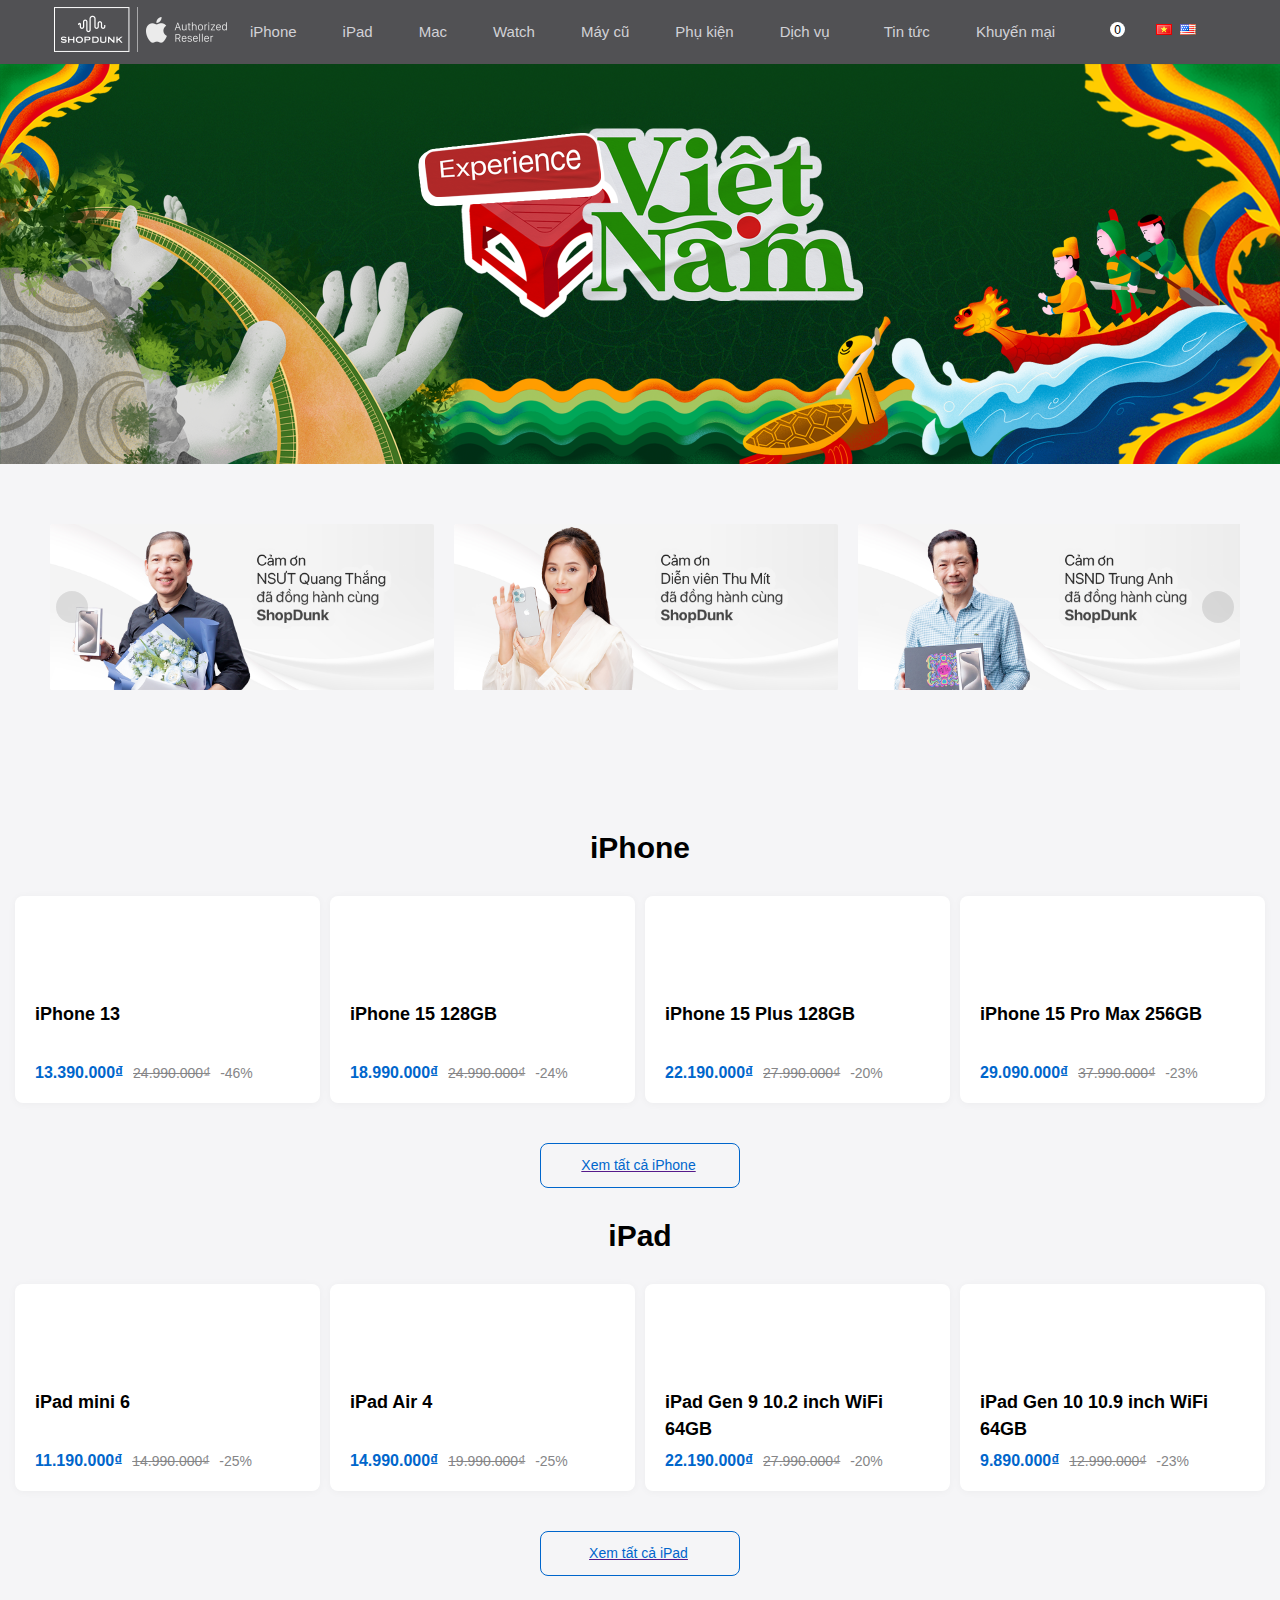
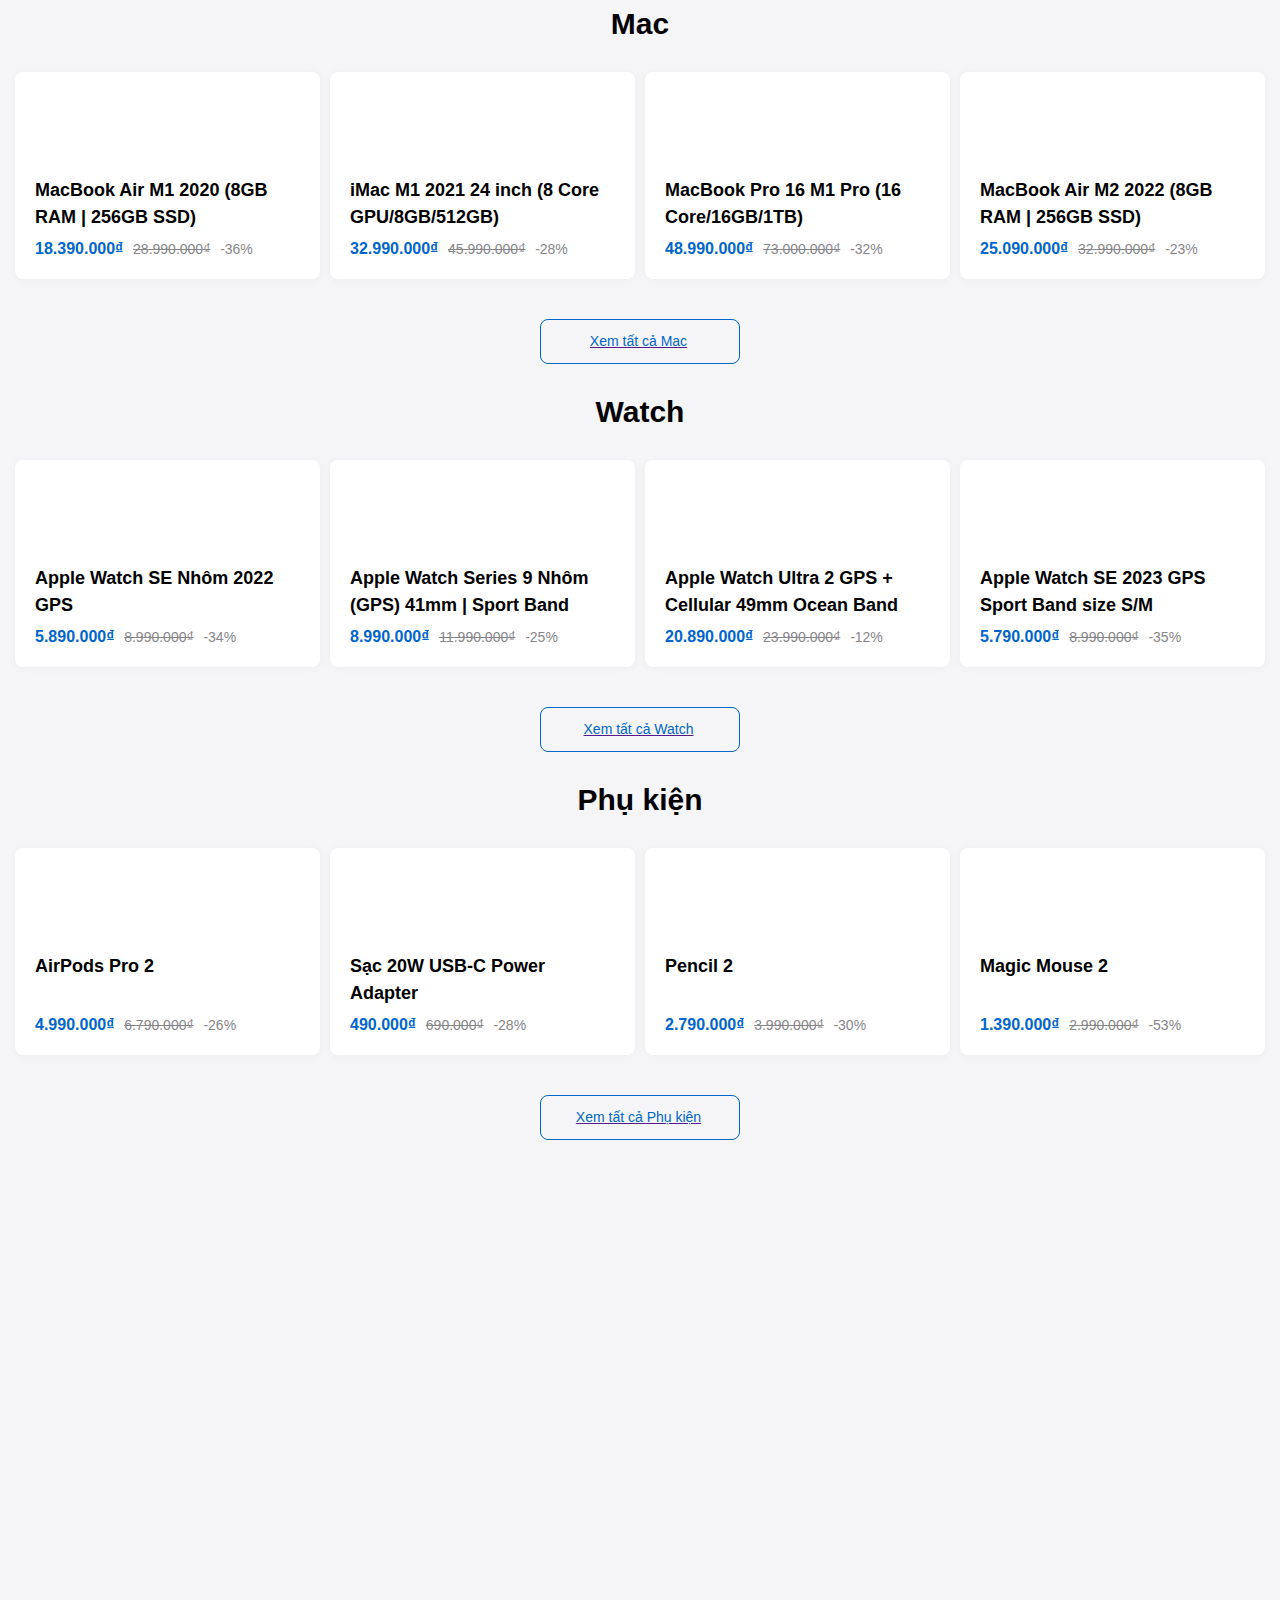
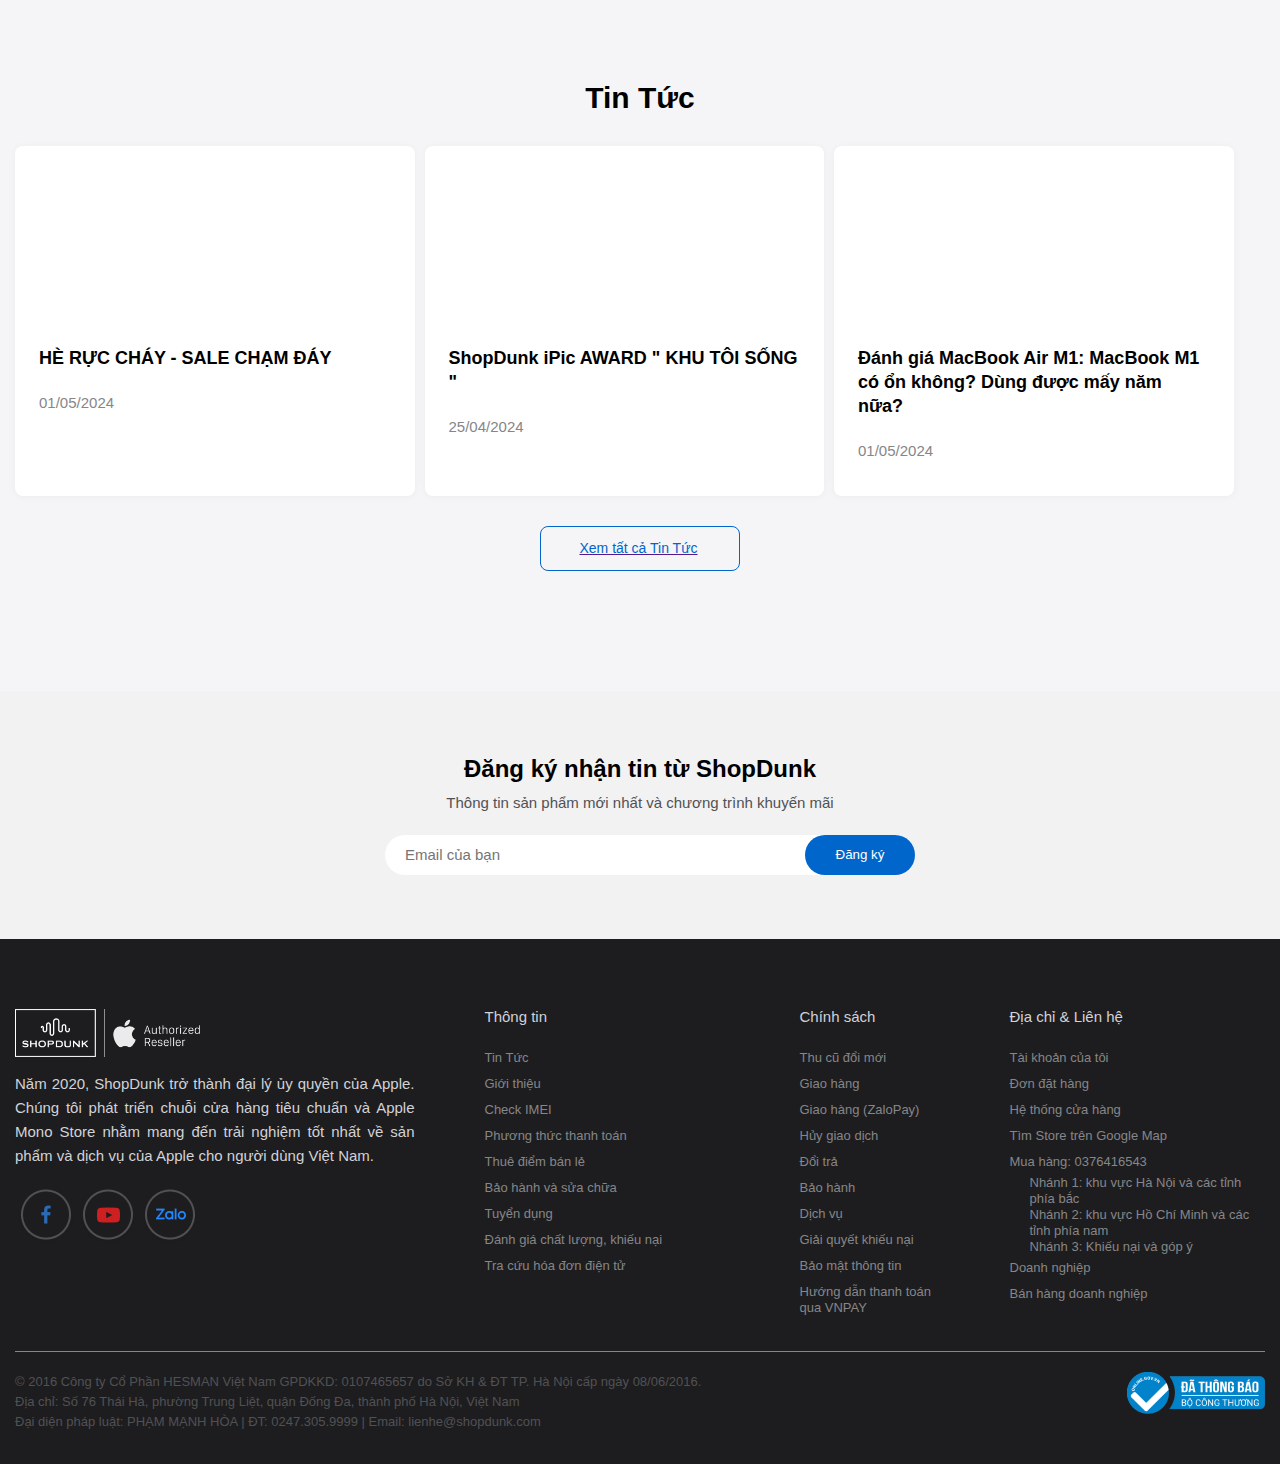
==== commit fbca7d23: "done basic slide web" ====
--- a/index.html
+++ b/index.html
@@ -2,880 +2,912 @@
 <html lang="en">
 
 <head>
-  <meta charset="UTF-8" />
-  <meta name="viewport" content="width=device-width, initial-scale=1.0" />
-  <link rel="shortcut icon" href="./assets/images/favicon.ico" type="image/x-icon" />
-  <title>Đại lý ủy quyền Apple Cửa hàng Apple chính hãng</title>
-
-  <!-- Link Icon-->
-  <link rel="stylesheet" href="https://cdnjs.cloudflare.com/ajax/libs/font-awesome/6.5.2/css/all.min.css"
-    integrity="sha512-SnH5WK+bZxgPHs44uWIX+LLJAJ9/2PkPKZ5QiAj6Ta86w+fsb2TkcmfRyVX3pBnMFcV7oQPJkl9QevSCWr3W6A=="
-    crossorigin="anonymous" referrerpolicy="no-referrer" />
-  <link rel="stylesheet" data-purpose="Layout StyleSheet" title="Web Awesome"
-    href="/css/app-wa-a60ddbceb7292f11c9e430d067b1eb9f.css?vsn=d" />
-
-  <link rel="stylesheet" href="https://site-assets.fontawesome.com/releases/v6.5.2/css/all.css" />
-
-  <link rel="stylesheet" href="https://site-assets.fontawesome.com/releases/v6.5.2/css/sharp-thin.css" />
-
-  <link rel="stylesheet" href="https://site-assets.fontawesome.com/releases/v6.5.2/css/sharp-solid.css" />
-
-  <link rel="stylesheet" href="https://site-assets.fontawesome.com/releases/v6.5.2/css/sharp-regular.css" />
-
-  <link rel="stylesheet" href="https://site-assets.fontawesome.com/releases/v6.5.2/css/sharp-light.css" />
-
-  <!-- Link Font -->
-  <link rel="preconnect" href="https://fonts.googleapis.com" />
-  <link rel="preconnect" href="https://fonts.gstatic.com" crossorigin />
-  <link
-    href="https://fonts.googleapis.com/css2?family=Roboto:ital,wght@0,100;0,300;0,400;0,500;0,700;0,900;1,100;1,300;1,400;1,500;1,700;1,900&display=swap"
-    rel="stylesheet" />
-  <!-- Link CSS -->
-  <link rel="stylesheet" href="./assets/css/style.css" />
-  <link rel="stylesheet" href="./assets/css/base.css" />
-  <link rel="stylesheet" href="./assets/css/responsive.css" />
-  <link rel="stylesheet" href="./assets/css/swiper-bundle.min.css" />
+    <meta charset="UTF-8" />
+    <meta name="viewport" content="width=device-width, initial-scale=1.0" />
+    <link rel="shortcut icon" href="./assets/images/favicon.ico" type="image/x-icon" />
+    <title>Đại lý ủy quyền Apple Cửa hàng Apple chính hãng</title>
+
+    <!-- Link Icon-->
+    <link rel="stylesheet" href="https://cdnjs.cloudflare.com/ajax/libs/font-awesome/6.5.2/css/all.min.css" integrity="sha512-SnH5WK+bZxgPHs44uWIX+LLJAJ9/2PkPKZ5QiAj6Ta86w+fsb2TkcmfRyVX3pBnMFcV7oQPJkl9QevSCWr3W6A==" crossorigin="anonymous" referrerpolicy="no-referrer"
+    />
+    <link rel="stylesheet" data-purpose="Layout StyleSheet" title="Web Awesome" href="/css/app-wa-a60ddbceb7292f11c9e430d067b1eb9f.css?vsn=d" />
+
+    <link rel="stylesheet" href="https://site-assets.fontawesome.com/releases/v6.5.2/css/all.css" />
+
+    <link rel="stylesheet" href="https://site-assets.fontawesome.com/releases/v6.5.2/css/sharp-thin.css" />
+
+    <link rel="stylesheet" href="https://site-assets.fontawesome.com/releases/v6.5.2/css/sharp-solid.css" />
+
+    <link rel="stylesheet" href="https://site-assets.fontawesome.com/releases/v6.5.2/css/sharp-regular.css" />
+
+    <link rel="stylesheet" href="https://site-assets.fontawesome.com/releases/v6.5.2/css/sharp-light.css" />
+
+    <!-- Link Font -->
+    <link rel="preconnect" href="https://fonts.googleapis.com" />
+    <link rel="preconnect" href="https://fonts.gstatic.com" crossorigin />
+    <link href="https://fonts.googleapis.com/css2?family=Roboto:ital,wght@0,100;0,300;0,400;0,500;0,700;0,900;1,100;1,300;1,400;1,500;1,700;1,900&display=swap" rel="stylesheet" />
+    <!-- Link CSS -->
+    <link rel="stylesheet" href="./assets/css/style.css" />
+    <link rel="stylesheet" href="./assets/css/base.css" />
+    <link rel="stylesheet" href="./assets/css/responsive.css" />
+    <link rel="stylesheet" href="./assets/css/swiper-bundle.min.css" />
+
 </head>
 
 <body>
-  <div class="app">
-    <header class="header">
-      <div class="header__option">
-
-        <div class="header__navbar">
-          <div class="header__navbar-menu">
-            <i class="header__navbar-icon fa-light fa-bars"></i>
-          </div>
-  
-          <div class="header__navbar-logo">
-            <a href="" class="header__navbar-logo-link">
-              <img src="./assets/images/logo.png " class="header__navbar-logo-img" alt="" />
-            </a>
-          </div>
-          <ul class="header__navbar-list">
-            <li class="header__navbar-item">
-              <a href="" class="header__navbar-item-link"> iPhone </a>
-            </li>
-            <li class="header__navbar-item">
-              <a href="" class="header__navbar-item-link"> iPad </a>
-            </li>
-            <li class="header__navbar-item">
-              <a href="" class="header__navbar-item-link"> Mac </a>
-            </li>
-            <li class="header__navbar-item">
-              <a href="" class="header__navbar-item-link"> Watch </a>
-            </li>
-            <li class="header__navbar-item">
-              <a href="" class="header__navbar-item-link"> Máy cũ </a>
-            </li>
-            <li class="header__navbar-item">
-              <a href="" class="header__navbar-item-link"> Phụ kiện </a>
-            </li>
-            <li class="header__navbar-item header__item--hover">
-              <a href="" class="header__navbar-item-link"> Dịch vụ </a>
-              <i class="header__navbar-icon-link fa-solid fa-angle-down"></i>
-  
-              <div class="header__service">
-                <a href="" class="header__service-item">Bảo Hành Ủy Quyền Apple (Shopdunk Care)</a>
-                <a href="" class="header__service-item">Trả Góp</a>
-                <a href="" class="header__service-item">Thu Cũ Đổi Mới</a>
-                <a href="" class="header__service-item">WorkShop</a>
-                <a href="" class="header__service-item">MBTI</a>
-                <a href="" class="header__service-item">Sim Thẻ</a>
-                <a href="" class="header__service-item">Apple Care</a>
-                <a href="" class="header__service-item">Bán hàng doanh nghiệp</a>
-              </div>
-            </li>
-            <li class="header__navbar-item">
-              <a href="" class="header__navbar-item-link"> Tin tức </a>
-            </li>
-            <li class="header__navbar-item">
-              <a href="" class="header__navbar-item-link"> Khuyến mại </a>
-            </li>
-          </ul>
-  
-          <ul class="header__navbar-option-list">
-            <li class="header__navbar-option-item">
-              <i class="header__navbar-icon fa-light fa-magnifying-glass"></i>
-            </li>
-            <li class="header__navbar-option-item">
-              <a href="" class="header__navbar-item-link header__navbar-icon-cart">
-                <i class="header__navbar-icon fa-light fa-bag-shopping"></i>
-              </a>
-            </li>
-            <li class="header__navbar-option-item header__user--hover">
-              <a href="" class="header__navbar-item-link">
-                <i class="header__navbar-icon fa-regular fa-user"></i>
-              </a>
-  
-              <div class="header__account">
-                <div class="header__account-option">
-                  <a href="" class="header__option-link">Tạo tài khoản ngay</a>
-                </div>
-                <div class="header__account-option">
-                  <a href="" class="header__option-link">Đăng nhập</a>
-                </div>
-              </div>
-            </li>
-            <li class="header__navbar-option-item header__navbar-language">
-              <a href="" class="header__navbar-language-link">
-                <img src="./assets/images/vn.png" alt="" />
-  
-              </a>
-              <a href="" class="header__navbar-language-link">
-  
-                <img src="./assets/images/us.png" alt="" />
-              </a>
-            </li>
-          </ul>
+    <div class="app">
+
+        <header class="header">
+            <div class="header__option">
+                <div class="grid">
+                    <div class="header__navbar">
+                        <div class="header__navbar-menu">
+                            <i class="header__navbar-icon header__navbar-icon--change fa-light fa-bars"></i>
+                        </div>
+
+                        <div class="header__navbar-logo">
+                            <a href="index.html" class="header__navbar-logo-link">
+                                <img src="./assets/images/logo.png " class="header__navbar-logo-img" alt="" />
+                            </a>
+                        </div>
+                        <ul class="header__navbar-list">
+                            <li class="header__navbar-item">
+                                <a href="./iphone.html" class="header__navbar-item-link"> iPhone </a>
+                            </li>
+                            <li class="header__navbar-item">
+                                <a href="./ipad.html" class="header__navbar-item-link"> iPad </a>
+                            </li>
+                            <li class="header__navbar-item">
+                                <a href="./mac.html" class="header__navbar-item-link"> Mac </a>
+                            </li>
+                            <li class="header__navbar-item">
+                                <a href="watch.html" class="header__navbar-item-link"> Watch </a>
+                            </li>
+                            <li class="header__navbar-item">
+                                <a href="#" class="header__navbar-item-link"> Máy cũ </a>
+                            </li>
+                            <li class="header__navbar-item">
+                                <a href="#" class="header__navbar-item-link"> Phụ kiện </a>
+                            </li>
+                            <li class="header__navbar-item header__item--hover">
+                                <a href="#" class="header__navbar-item-link"> Dịch vụ </a>
+                                <i class="header__navbar-icon-link fa-solid fa-angle-down"></i>
+
+                                <div class="header__service">
+                                    <a href="" class="header__service-item">Bảo Hành Ủy Quyền Apple (Shopdunk Care)</a>
+                                    <a href="" class="header__service-item">Trả Góp</a>
+                                    <a href="" class="header__service-item">Thu Cũ Đổi Mới</a>
+                                    <a href="" class="header__service-item">WorkShop</a>
+                                    <a href="" class="header__service-item">MBTI</a>
+                                    <a href="" class="header__service-item">Sim Thẻ</a>
+                                    <a href="" class="header__service-item">Apple Care</a>
+                                    <a href="" class="header__service-item">Bán hàng doanh nghiệp</a>
+                                </div>
+                            </li>
+                            <li class="header__navbar-item">
+                                <a href="./news.html" class="header__navbar-item-link"> Tin tức </a>
+                            </li>
+                            <li class="header__navbar-item">
+                                <a href="" class="header__navbar-item-link"> Khuyến mại </a>
+                            </li>
+                        </ul>
+
+                        <ul class="header__navbar-option-list">
+                            <li class="header__navbar-option-item">
+                                <i class="header__navbar-icon fa-light fa-magnifying-glass"></i>
+                            </li>
+                            <li class="header__navbar-option-item">
+                                <a href="" class="header__navbar-item-link header__navbar-icon-cart">
+                                    <i class="header__navbar-icon fa-light fa-bag-shopping"></i>
+                                </a>
+                            </li>
+                            <li class="header__navbar-option-item header__user--hover">
+                                <a href="" class="header__navbar-item-link">
+                                    <i class="header__navbar-icon fa-regular fa-user"></i>
+                                </a>
+
+                                <div class="header__account">
+                                    <div class="header__account-option">
+                                        <a href="" class="header__option-link">Tạo tài khoản ngay</a>
+                                    </div>
+                                    <div class="header__account-option">
+                                        <a href="./login.html" class="header__option-link">Đăng nhập</a>
+                                    </div>
+                                </div>
+                            </li>
+                            <li class="header__navbar-option-item header__navbar-language">
+                                <a href="" class="header__navbar-language-link">
+                                    <img src="./assets/images/vn.png" alt="" />
+
+                                </a>
+                                <a href="" class="header__navbar-language-link">
+
+                                    <img src="./assets/images/us.png" alt="" />
+                                </a>
+                            </li>
+                        </ul>
+                    </div>
+
+                    <div class="header__menu">
+                        <a href="" class="header__menu-link">iPhone</a>
+                        <a href="" class="header__menu-link">iPad</a>
+                        <a href="" class="header__menu-link">Mac</a>
+                        <a href="" class="header__menu-link">Watch</a>
+                        <a href="" class="header__menu-link">Máy cũ</a>
+                    </div>
+
+                    <div class="header__menu-bar">
+                        <ul class="menu__bar-list">
+                            <li class="menu__bar-item"><a href="" class="menu__bar-item-link">Tạo tài khoản ngay</a></li>
+                            <li class="menu__bar-item"><a href="./login.html" class="menu__bar-item-link">Đăng nhập</a></li>
+                            <li class="menu__bar-item"><a href="" class="menu__bar-item-link">Phụ kiện</a></li>
+                            <li class="menu__bar-item"><a href="" class="menu__bar-item-link">Dịch vụ</a>
+                                <i class="menu__bar-icon-link menu__service-focus fa-solid fa-angle-down">
+              </i>
+
+                            </li>
+
+                            <div class="menu__service">
+                                <a href="" class="menu__service-item">Bảo Hành Ủy Quyền Apple (Shopdunk Care)</a>
+                                <a href="" class="menu__service-item">Trả Góp</a>
+                                <a href="" class="menu__service-item">Thu Cũ Đổi Mới</a>
+                                <a href="" class="menu__service-item">WorkShop</a>
+                                <a href="" class="menu__service-item">MBTI</a>
+                                <a href="" class="menu__service-item">Sim Thẻ</a>
+                                <a href="" class="menu__service-item">Apple Care</a>
+                                <a href="" class="menu__service-item">Bán hàng doanh nghiệp</a>
+                            </div>
+                            <li class="menu__bar-item"><a href="./news.html" class="menu__bar-item-link">Tin Tức</a></li>
+                            <li class="menu__bar-item"><a href="" class="menu__bar-item-link">Ngôn ngữ</a>
+                                <i class="menu__bar-icon-link menu__lenguage-focus fa-solid fa-angle-down"></i>
+
+                            </li>
+                            <div class="menu__service">
+                                <a href="" class="menu__bar-language-link">
+                                    <img src="./assets/images/vn.png" alt="" />
+                                    <p class="menu__bar-lenguage-name">Tiếng Việt</p>
+                                </a>
+                                <a href="" class="menu__bar-language-link">
+                                    <img src="./assets/images/us.png" alt="" />
+                                    <p class="menu__bar-lenguage-name">English</p>
+                                </a>
+                            </div>
+                        </ul>
+                    </div>
+                </div>
+            </div>
+
+
+        </header>
+
+        <div class="container">
+            <div class="container__banner">
+                <div class="banner">
+                    <div class="banner__img-list img-list">
+                        <img class="banner__img-item" src="./assets/images/banner8.jpg" data-large="./assets/images/banner8.jpg" data-small="./assets/images/banner_mini8.jpg" alt="" draggable="false" />
+                        <img class="banner__img-item" src="./assets/images/banner1.png" data-large="./assets/images/banner1.png" data-small="./assets/images/banner_mini1.png" alt="" draggable="false" />
+                        <img class="banner__img-item" src="./assets/images/banner2.png" data-large="./assets/images/banner2.png" data-small="./assets/images/banner_mini2.png" alt="" draggable="false" />
+                        <img class="banner__img-item" src="./assets/images/banner3.jpg" data-large="./assets/images/banner3.jpg" data-small="./assets/images/banner_mini3.jpg" alt="" draggable="false" />
+                        <img class="banner__img-item" src="./assets/images/banner4.png" data-large="./assets/images/banner4.png" data-small="./assets/images/banner_mini4.png" alt="" draggable="false" />
+                        <img class="banner__img-item" src="./assets/images/banner5.jpg" data-large="./assets/images/banner5.jpg" data-small="./assets/images/banner_mini5.jpg" alt="" draggable="false" />
+                        <img class="banner__img-item" src="./assets/images/banner6.png" data-large="./assets/images/banner6.png" data-small="./assets/images/banner_mini6.jpg" alt="" draggable="false" />
+                        <img class="banner__img-item" src="./assets/images/banner7.jpg" data-large="./assets/images/banner7.jpg" data-small="./assets/images/banner_mini7.png" alt="" draggable="false" />
+                        <img class="banner__img-item" src="./assets/images/banner8.jpg" data-large="./assets/images/banner8.jpg" data-small="./assets/images/banner_mini8.jpg" alt="" draggable="false" />
+                        <img class="banner__img-item" src="./assets/images/banner1.png" data-large="./assets/images/banner1.png" data-small="./assets/images/banner_mini1.png" alt="" draggable="false" />
+                    </div>
+                </div>
+                <div class="banner__btn">
+                    <div class="banner__control banner__control-prev control-prev">
+                        <i class="fa-solid fa-angle-left"></i>
+                    </div>
+                    <div class="banner__control banner__control-next control-next">
+                        <i class="fa-solid fa-angle-right"></i>
+                    </div>
+                </div>
+                <div class="banner__dot-list">
+                    <div class="banner__dot banner__dot--active">
+                        <i class="fa-solid fa-circle"></i>
+                    </div>
+                    <div class="banner__dot"><i class="fa-solid fa-circle"></i></div>
+                    <div class="banner__dot"><i class="fa-solid fa-circle"></i></div>
+                    <div class="banner__dot"><i class="fa-solid fa-circle"></i></div>
+                    <div class="banner__dot"><i class="fa-solid fa-circle"></i></div>
+                    <div class="banner__dot"><i class="fa-solid fa-circle"></i></div>
+                    <div class="banner__dot"><i class="fa-solid fa-circle"></i></div>
+                    <div class="banner__dot"><i class="fa-solid fa-circle"></i></div>
+                </div>
+            </div>
+
+            <div class="container__topic">
+                <div class="topic">
+                    <div class="topic__img-list img-list">
+                        <img src="./assets/images/topic15.png" alt="" class="topic-item" draggable="false" />
+                        <img src="./assets/images/topic16.png" alt="" class="topic-item" draggable="false" />
+                        <img src="./assets/images/topic1.png" alt="" class="topic-item" draggable="false" />
+                        <img src="./assets/images/topic2.png" alt="" class="topic-item" draggable="false" />
+                        <img src="./assets/images/topic3.png" alt="" class="topic-item" draggable="false" />
+                        <img src="./assets/images/topic4.png" alt="" class="topic-item" draggable="false" />
+                        <img src="./assets/images/topic5.png" alt="" class="topic-item" draggable="false" />
+                        <img src="./assets/images/topic6.png" alt="" class="topic-item" draggable="false" />
+                        <img src="./assets/images/topic7.png" alt="" class="topic-item" draggable="false" />
+                        <img src="./assets/images/topic8.png" alt="" class="topic-item" draggable="false" />
+                        <img src="./assets/images/topic9.png" alt="" class="topic-item" draggable="false" />
+                        <img src="./assets/images/topic10.png" alt="" class="topic-item" draggable="false" />
+                        <img src="./assets/images/topic11.png" alt="" class="topic-item" draggable="false" />
+                        <img src="./assets/images/topic12.png" alt="" class="topic-item" draggable="false" />
+                        <img src="./assets/images/topic13.png" alt="" class="topic-item" draggable="false" />
+                        <img src="./assets/images/topic14.png" alt="" class="topic-item" draggable="false" />
+                        <img src="./assets/images/topic15.png" alt="" class="topic-item" draggable="false" />
+                        <img src="./assets/images/topic16.png" alt="" class="topic-item" draggable="false" />
+                        <img src="./assets/images/topic1.png" alt="" class="topic-item" draggable="false" />
+                        <img src="./assets/images/topic2.png" alt="" class="topic-item" draggable="false" />
+                    </div>
+                </div>
+
+                <div class="topic__btn">
+                    <div class="topic__control topic__control-prev control-prev">
+                        <i class="fa-solid fa-angle-left"></i>
+                    </div>
+                    <div class="topic__control topic__control-next control-next">
+                        <i class="fa-solid fa-angle-right"></i>
+                    </div>
+                </div>
+            </div>
+
+            <div class="container__product">
+                <div class="grid">
+                    <div class="product__type">
+                        <a href="" class="product__name">iPhone</a>
+                        <div class="product__type-list">
+                            <div class="grid__row">
+                                <div class="grid__col-2-4">
+                                    <div class="product__type-item">
+                                        <div class="product__item-tag">
+                                            <img src="./assets/images/0-phantram.png" alt="" class="product__saleoff-img" />
+                                        </div>
+                                        <a href="" class="product__item-link">
+                                            <img src="./assets/images/iphone1.png" alt="" class="product__item-img" />
+                                        </a>
+                                        <h3 class="product__tile">
+                                            <a href="" class="product__item-name">iPhone 13</a>
+                                        </h3>
+                                        <div class="product__item-price">
+                                            <span class="product__price-new">13.390.000₫</span>
+                                            <span class="product__price-old">24.990.000₫</span>
+                                            <span class="product__price-ratio">-46%</span>
+                                        </div>
+                                    </div>
+                                </div>
+
+                                <div class="grid__col-2-4">
+                                    <div class="product__type-item">
+                                        <div class="product__item-tag">
+                                            <img src="./assets/images/vnpay250k.png" alt="" class="product__saleoff-img" />
+                                        </div>
+                                        <a href="" class="product__item-link">
+                                            <img src="./assets/images/iphone2.png" alt="" class="product__item-img" />
+                                        </a>
+                                        <h3 class="product__tile">
+                                            <a href="" class="product__item-name">iPhone 15 128GB</a>
+                                        </h3>
+                                        <div class="product__item-price">
+                                            <span class="product__price-new">18.990.000₫</span>
+                                            <span class="product__price-old">24.990.000₫</span>
+                                            <span class="product__price-ratio">-24%</span>
+                                        </div>
+                                    </div>
+                                </div>
+
+                                <div class="grid__col-2-4">
+                                    <div class="product__type-item">
+                                        <div class="product__item-tag">
+                                            <img src="./assets/images/vnpay250k.png" alt="" class="product__saleoff-img" />
+                                        </div>
+                                        <a href="" class="product__item-link">
+                                            <img src="./assets/images/iphone3.png" alt="" class="product__item-img" />
+                                        </a>
+
+                                        <h3 class="product__tile">
+                                            <a href="" class="product__item-name">iPhone 15 Plus 128GB</a>
+                                        </h3>
+                                        <div class="product__item-price">
+                                            <span class="product__price-new">22.190.000₫</span>
+                                            <span class="product__price-old">27.990.000₫</span>
+                                            <span class="product__price-ratio">-20%</span>
+                                        </div>
+                                    </div>
+                                </div>
+
+                                <div class="grid__col-2-4">
+                                    <div class="product__type-item">
+                                        <div class="product__item-tag">
+                                            <img src="./assets/images/vnpay500k.png" alt="" class="product__saleoff-img" />
+                                        </div>
+                                        <a href="" class="product__item-link">
+                                            <img src="./assets/images/iphone4.png" alt="" class="product__item-img" />
+                                        </a>
+
+                                        <h3 class="product__tile">
+                                            <a href="" class="product__item-name">iPhone 15 Pro Max 256GB</a>
+                                        </h3>
+                                        <div class="product__item-price">
+                                            <span class="product__price-new">29.090.000₫</span>
+                                            <span class="product__price-old">37.990.000₫</span>
+                                            <span class="product__price-ratio">-23%</span>
+                                        </div>
+                                    </div>
+                                </div>
+                            </div>
+                        </div>
+
+                        <div class="button__show-all">
+                            <a href="" class="button__show-link">
+                                <span class="button__show-name">Xem tất cả iPhone</span>
+                                <i class=" button__show-icon fa-solid fa-angle-right"></i>
+                            </a>
+                        </div>
+                    </div>
+
+                    <div class="product__type">
+                        <a href="" class="product__name">iPad</a>
+                        <div class="product__type-list">
+                            <div class="grid__row">
+                                <div class="grid__col-2-4">
+                                    <div class="product__type-item">
+                                        <div class="product__item-tag">
+                                            <img src="" alt="" class="product__saleoff-img" />
+                                        </div>
+                                        <a href="" class="product__item-link">
+                                            <img src="./assets/images/ipad1.png" alt="" class="product__item-img" />
+                                        </a>
+
+                                        <h3 class="product__tile">
+                                            <a href="" class="product__item-name">iPad mini 6</a>
+                                        </h3>
+                                        <div class="product__item-price">
+                                            <span class="product__price-new">11.190.000₫</span>
+                                            <span class="product__price-old">14.990.000₫</span>
+                                            <span class="product__price-ratio">-25%</span>
+                                        </div>
+                                    </div>
+                                </div>
+
+                                <div class="grid__col-2-4">
+                                    <div class="product__type-item">
+                                        <div class="product__item-tag">
+                                            <img src="./assets/images/giam1trieu.png" alt="" class="product__saleoff-img" />
+                                        </div>
+                                        <a href="" class="product__item-link">
+                                            <img src="./assets/images/ipad2.png" alt="" class="product__item-img" />
+                                        </a>
+                                        <h3 class="product__tile">
+                                            <a href="" class="product__item-name">iPad Air 4</a>
+                                        </h3>
+                                        <div class="product__item-price">
+                                            <span class="product__price-new">14.990.000₫</span>
+                                            <span class="product__price-old">19.990.000₫</span>
+                                            <span class="product__price-ratio">-25%</span>
+                                        </div>
+                                    </div>
+                                </div>
+
+                                <div class="grid__col-2-4">
+                                    <div class="product__type-item">
+                                        <div class="product__item-tag">
+                                            <img src="" alt="" class="product__saleoff-img" />
+                                        </div>
+                                        <a href="" class="product__item-link">
+                                            <img src="./assets/images/ipad3.png" alt="" class="product__item-img" />
+                                        </a>
+                                        <h3 class="product__tile">
+                                            <a href="" class="product__item-name">iPad Gen 9 10.2 inch WiFi 64GB</a>
+                                        </h3>
+                                        <div class="product__item-price">
+                                            <span class="product__price-new">22.190.000₫</span>
+                                            <span class="product__price-old">27.990.000₫</span>
+                                            <span class="product__price-ratio">-20%</span>
+                                        </div>
+
+                                    </div>
+                                </div>
+
+                                <div class="grid__col-2-4">
+                                    <div class="product__type-item">
+                                        <div class="product__item-tag">
+                                            <img src="" alt="" class="product__saleoff-img" />
+                                        </div>
+                                        <a href="" class="product__item-link">
+                                            <img src="./assets/images/ipad4.png" alt="" class="product__item-img" />
+                                        </a>
+
+                                        <h3 class="product__tile">
+                                            <a href="" class="product__item-name">iPad Gen 10 10.9 inch WiFi 64GB</a>
+                                        </h3>
+                                        <div class="product__item-price">
+                                            <span class="product__price-new">9.890.000₫</span>
+                                            <span class="product__price-old">12.990.000₫</span>
+                                            <span class="product__price-ratio">-23%</span>
+                                        </div>
+                                    </div>
+                                </div>
+                            </div>
+                        </div>
+                        <div class="button__show-all">
+                            <a href="" class="button__show-link">
+                                <span class="button__show-name">Xem tất cả iPad</span>
+                                <i class=" button__show-icon fa-solid fa-angle-right"></i>
+                            </a>
+                        </div>
+
+                    </div>
+
+
+
+                    <div class="product__type">
+                        <a href="" class="product__name">Mac</a>
+                        <div class="product__type-list">
+                            <div class="grid__row">
+                                <div class="grid__col-2-4">
+                                    <div class="product__type-item">
+                                        <div class="product__item-tag">
+                                            <img src="./assets/images/vnpay250k.png" alt="" class="product__saleoff-img" />
+                                        </div>
+                                        <a href="" class="product__item-link">
+                                            <img src="./assets/images/mac1.png" alt="" class="product__item-img" />
+                                        </a>
+
+                                        <h3 class="product__tile">
+                                            <a href="" class="product__item-name">MacBook Air M1 2020 (8GB RAM | 256GB SSD)</a>
+                                        </h3>
+                                        <div class="product__item-price">
+                                            <span class="product__price-new">18.390.000₫</span>
+                                            <span class="product__price-old">28.990.000₫</span>
+                                            <span class="product__price-ratio">-36%</span>
+                                        </div>
+                                    </div>
+                                </div>
+
+                                <div class="grid__col-2-4">
+                                    <div class="product__type-item">
+                                        <div class="product__item-tag">
+                                            <img src="" alt="" class="product__saleoff-img" />
+                                        </div>
+                                        <a href="" class="product__item-link">
+                                            <img src="./assets/images/mac2.png" alt="" class="product__item-img" />
+                                        </a>
+                                        <h3 class="product__tile">
+                                            <a href="" class="product__item-name">iMac M1 2021 24 inch (8 Core GPU/8GB/512GB)</a>
+                                        </h3>
+                                        <div class="product__item-price">
+                                            <span class="product__price-new">32.990.000₫</span>
+                                            <span class="product__price-old">45.990.000₫</span>
+                                            <span class="product__price-ratio">-28%</span>
+                                        </div>
+                                    </div>
+                                </div>
+
+                                <div class="grid__col-2-4">
+                                    <div class="product__type-item">
+                                        <div class="product__item-tag">
+                                            <img src="./assets/images/giam2trieu.png" alt="" class="product__saleoff-img" />
+                                        </div>
+                                        <a href="" class="product__item-link">
+                                            <img src="./assets/images/mac3.png" alt="" class="product__item-img" />
+                                        </a>
+                                        <h3 class="product__tile">
+                                            <a href="" class="product__item-name">MacBook Pro 16 M1 Pro (16 Core/16GB/1TB)</a>
+                                        </h3>
+                                        <div class="product__item-price">
+                                            <span class="product__price-new">48.990.000₫</span>
+                                            <span class="product__price-old">73.000.000₫</span>
+                                            <span class="product__price-ratio">-32%</span>
+                                        </div>
+
+                                    </div>
+                                </div>
+
+                                <div class="grid__col-2-4">
+                                    <div class="product__type-item">
+                                        <div class="product__item-tag">
+                                            <img src="./assets/images/vnpay500k.png" alt="" class="product__saleoff-img" />
+                                        </div>
+                                        <a href="" class="product__item-link">
+                                            <img src="./assets/images/mac4.png" alt="" class="product__item-img" />
+                                        </a>
+
+                                        <h3 class="product__tile">
+                                            <a href="" class="product__item-name">MacBook Air M2 2022 (8GB RAM | 256GB SSD)</a>
+                                        </h3>
+                                        <div class="product__item-price">
+                                            <span class="product__price-new">25.090.000₫</span>
+                                            <span class="product__price-old">32.990.000₫</span>
+                                            <span class="product__price-ratio">-23%</span>
+                                        </div>
+                                    </div>
+                                </div>
+                            </div>
+                        </div>
+                        <div class="button__show-all">
+                            <a href="" class="button__show-link">
+                                <span class="button__show-name">Xem tất cả Mac</span>
+                                <i class=" button__show-icon fa-solid fa-angle-right"></i>
+                            </a>
+                        </div>
+
+                    </div>
+
+
+
+                    <div class="product__type">
+                        <a href="" class="product__name">Watch</a>
+                        <div class="product__type-list">
+                            <div class="grid__row">
+                                <div class="grid__col-2-4">
+                                    <div class="product__type-item">
+                                        <div class="product__item-tag">
+                                            <img src="" alt="" class="product__saleoff-img" />
+                                        </div>
+                                        <a href="" class="product__item-link">
+                                            <img src="./assets/images/watch1.jpeg" alt="" class="product__item-img" />
+                                        </a>
+
+                                        <h3 class="product__tile">
+                                            <a href="" class="product__item-name">Apple Watch SE Nhôm 2022 GPS</a>
+                                        </h3>
+                                        <div class="product__item-price">
+                                            <span class="product__price-new">5.890.000₫</span>
+                                            <span class="product__price-old">8.990.000₫</span>
+                                            <span class="product__price-ratio">-34%</span>
+                                        </div>
+                                    </div>
+                                </div>
+
+                                <div class="grid__col-2-4">
+                                    <div class="product__type-item">
+                                        <div class="product__item-tag">
+                                            <img src="" alt="" class="product__saleoff-img" />
+                                        </div>
+                                        <a href="" class="product__item-link">
+                                            <img src="./assets/images/watch2.png" alt="" class="product__item-img" />
+                                        </a>
+                                        <h3 class="product__tile">
+                                            <a href="" class="product__item-name">Apple Watch Series 9 Nhôm (GPS) 41mm | Sport Band</a>
+                                        </h3>
+                                        <div class="product__item-price">
+                                            <span class="product__price-new">8.990.000₫</span>
+                                            <span class="product__price-old">11.990.000₫</span>
+                                            <span class="product__price-ratio">-25%</span>
+                                        </div>
+                                    </div>
+                                </div>
+
+                                <div class="grid__col-2-4">
+                                    <div class="product__type-item">
+                                        <div class="product__item-tag">
+                                            <img src="" alt="" class="product__saleoff-img" />
+                                        </div>
+                                        <a href="" class="product__item-link">
+                                            <img src="./assets/images/watch3.png" alt="" class="product__item-img" />
+                                        </a>
+                                        <h3 class="product__tile">
+                                            <a href="" class="product__item-name">Apple Watch Ultra 2 GPS + Cellular 49mm Ocean Band</a>
+                                        </h3>
+                                        <div class="product__item-price">
+                                            <span class="product__price-new">20.890.000₫</span>
+                                            <span class="product__price-old">23.990.000₫</span>
+                                            <span class="product__price-ratio">-12%</span>
+                                        </div>
+
+                                    </div>
+                                </div>
+
+                                <div class="grid__col-2-4">
+                                    <div class="product__type-item">
+                                        <div class="product__item-tag">
+                                            <img src="" alt="" class="product__saleoff-img" />
+                                        </div>
+                                        <a href="" class="product__item-link">
+                                            <img src="./assets/images/watch4.jpeg" alt="" class="product__item-img" />
+                                        </a>
+
+                                        <h3 class="product__tile">
+                                            <a href="" class="product__item-name">Apple Watch SE 2023 GPS Sport Band size S/M</a>
+                                        </h3>
+                                        <div class="product__item-price">
+                                            <span class="product__price-new">5.790.000₫</span>
+                                            <span class="product__price-old">8.990.000₫</span>
+                                            <span class="product__price-ratio">-35%</span>
+                                        </div>
+                                    </div>
+                                </div>
+                            </div>
+                        </div>
+                        <div class="button__show-all">
+                            <a href="" class="button__show-link">
+                                <span class="button__show-name">Xem tất cả Watch</span>
+                                <i class=" button__show-icon fa-solid fa-angle-right"></i>
+                            </a>
+                        </div>
+                    </div>
+
+                    <div class="product__type">
+                        <a href="" class="product__name">Phụ kiện</a>
+                        <div class="product__type-list">
+                            <div class="grid__row">
+                                <div class="grid__col-2-4">
+                                    <div class="product__type-item">
+                                        <div class="product__item-tag">
+                                            <img src="" alt="" class="product__saleoff-img" />
+                                        </div>
+                                        <a href="" class="product__item-link">
+                                            <img src="./assets/images/accessories1.png" alt="" class="product__item-img" />
+                                        </a>
+
+                                        <h3 class="product__tile">
+                                            <a href="" class="product__item-name">AirPods Pro 2</a>
+                                        </h3>
+                                        <div class="product__item-price">
+                                            <span class="product__price-new">4.990.000₫</span>
+                                            <span class="product__price-old">6.790.000₫</span>
+                                            <span class="product__price-ratio">-26%</span>
+                                        </div>
+                                    </div>
+                                </div>
+
+                                <div class="grid__col-2-4">
+                                    <div class="product__type-item">
+                                        <div class="product__item-tag">
+                                            <img src="" alt="" class="product__saleoff-img" />
+                                        </div>
+                                        <a href="" class="product__item-link">
+                                            <img src="./assets/images/accessories2.png" alt="" class="product__item-img" />
+                                        </a>
+                                        <h3 class="product__tile">
+                                            <a href="" class="product__item-name">Sạc 20W USB-C Power Adapter</a>
+                                        </h3>
+                                        <div class="product__item-price">
+                                            <span class="product__price-new">490.000₫</span>
+                                            <span class="product__price-old">690.000₫</span>
+                                            <span class="product__price-ratio">-28%</span>
+                                        </div>
+                                    </div>
+                                </div>
+
+                                <div class="grid__col-2-4">
+                                    <div class="product__type-item">
+                                        <div class="product__item-tag">
+                                            <img src="" alt="" class="product__saleoff-img" />
+                                        </div>
+                                        <a href="" class="product__item-link">
+                                            <img src="./assets/images/accessories3.png" alt="" class="product__item-img" />
+                                        </a>
+                                        <h3 class="product__tile">
+                                            <a href="" class="product__item-name">Pencil 2</a>
+                                        </h3>
+                                        <div class="product__item-price">
+                                            <span class="product__price-new">2.790.000₫</span>
+                                            <span class="product__price-old">3.990.000₫</span>
+                                            <span class="product__price-ratio">-30%</span>
+                                        </div>
+
+                                    </div>
+                                </div>
+
+                                <div class="grid__col-2-4">
+                                    <div class="product__type-item">
+                                        <div class="product__item-tag">
+                                            <img src="" alt="" class="product__saleoff-img" />
+                                        </div>
+                                        <a href="" class="product__item-link">
+                                            <img src="./assets/images/accessories4.jpeg" alt="" class="product__item-img" />
+                                        </a>
+
+                                        <h3 class="product__tile">
+                                            <a href="" class="product__item-name">Magic Mouse 2</a>
+                                        </h3>
+                                        <div class="product__item-price">
+                                            <span class="product__price-new">1.390.000₫</span>
+                                            <span class="product__price-old">2.990.000₫</span>
+                                            <span class="product__price-ratio">-53%</span>
+                                        </div>
+                                    </div>
+                                </div>
+                            </div>
+                        </div>
+
+                        <div class="button__show-all">
+                            <a href="" class="button__show-link">
+                                <span class="button__show-name">Xem tất cả Phụ kiện</span>
+                                <i class=" button__show-icon fa-solid fa-angle-right"></i>
+                            </a>
+                        </div>
+                    </div>
+                </div>
+            </div>
+
+            <div class="container__banner2">
+                <div class="grid">
+                    <a href="" class="banner2"></a>
+                </div>
+            </div>
+
+            <div class="container__news">
+                <div class="grid">
+                    <div class="news__type">
+                        <p class="news__type-name">Tin Tức</p>
+                        <div class="news__box-list">
+                            <div class="grid__row">
+                                <div class="grid__col-2-3">
+                                    <div class="news__box-item">
+                                        <a href="" class="news__item-link">
+                                            <div class="news__item-img" style="background-image: url(./assets/images/new1.png);">
+                                            </div>
+                                            <p class="news__item-name">HÈ RỰC CHÁY - SALE CHẠM ĐÁY</p>
+                                        </a>
+                                        <p class="news__item-date">01/05/2024</p>
+                                    </div>
+                                </div>
+
+                                <div class="grid__col-2-3">
+                                    <div class="news__box-item">
+                                        <a href="" class="news__item-link">
+                                            <div class="news__item-img" style="background-image: url(./assets/images/new2.png);">
+                                            </div>
+                                            <p class="news__item-name">ShopDunk iPic AWARD " KHU TÔI SỐNG "</p>
+                                        </a>
+                                        <p class="news__item-date">25/04/2024</p>
+                                    </div>
+                                </div>
+
+                                <div class="grid__col-2-3">
+                                    <div class="news__box-item">
+                                        <a href="" class="news__item-link">
+                                            <div class="news__item-img" style="background-image: url(./assets/images/new3.jpeg);">
+                                            </div>
+                                            <p class="news__item-name">Đánh giá MacBook Air M1: MacBook M1 có ổn không? Dùng được mấy năm nữa?</p>
+                                        </a>
+                                        <p class="news__item-date">01/05/2024</p>
+                                    </div>
+                                </div>
+                            </div>
+                        </div>
+                        <div class="button__show-all">
+                            <a href="" class="button__show-link">
+                                <span class="button__show-name">Xem tất cả Tin Tức</span>
+                                <i class=" button__show-icon fa-solid fa-angle-right"></i>
+                            </a>
+                        </div>
+                    </div>
+                </div>
+            </div>
         </div>
-  
-        <div class="header__menu">
-          <a href="" class="header__menu-link">iPhone</a>
-          <a href="" class="header__menu-link">iPad</a>
-          <a href="" class="header__menu-link">Mac</a>
-          <a href="" class="header__menu-link">Watch</a>
-          <a href="" class="header__menu-link">Máy cũ</a>
+
+
+        <div class="container__newletter">
+            <p class="newletter__heading">Đăng ký nhận tin từ ShopDunk</p>
+            <p class="newletter__sub">Thông tin sản phẩm mới nhất và chương trình khuyến mãi</p>
+            <div class="newletter__form">
+                <input type="text" class="newletter__input" placeholder="Email của bạn" />
+                <button class="newletter__btn">Đăng ký</button>
+            </div>
         </div>
-
-        <div class="header__menu-bar">
-          <ul class="menu__bar-list">
-            <li class="menu__bar-item"><a href="" class="menu__bar-item-link">Tạo tài khoản ngay</a></li>
-            <li class="menu__bar-item"><a href="" class="menu__bar-item-link">Đăng nhập</a></li>
-            <li class="menu__bar-item"><a href="" class="menu__bar-item-link">Phụ kiện</a></li>
-            <li class="menu__bar-item"><a href="" class="menu__bar-item-link">Dịch vụ</a>
-              <i class="menu__bar-icon-link fa-solid fa-angle-down">
-              </i>
-              <div class="menu__service">
-                <a href="" class="menu__service-item">Bảo Hành Ủy Quyền Apple (Shopdunk Care)</a>
-                <a href="" class="menu__service-item">Trả Góp</a>
-                <a href="" class="menu__service-item">Thu Cũ Đổi Mới</a>
-                <a href="" class="menu__service-item">WorkShop</a>
-                <a href="" class="menu__service-item">MBTI</a>
-                <a href="" class="menu__service-item">Sim Thẻ</a>
-                <a href="" class="menu__service-item">Apple Care</a>
-                <a href="" class="menu__service-item">Bán hàng doanh nghiệp</a>
-              </div>
-            </li>
-            <li class="menu__bar-item"><a href="" class="menu__bar-item-link">Tin Tức</a></li>
-            <li class="menu__bar-item"><a href="" class="menu__bar-item-link">Ngôn ngữ</a>
-              <i class="menu__bar-icon-link fa-solid fa-angle-down"></i>
-              <div class="menu__bar-lenguage">
-                <a href="" class="menu__bar-language-link">
-                  <img src="./assets/images/vn.png" alt="" />
-                  <p class="menu__bar-lenguage-name">Tiếng Việt</p>
-                </a>
-                <a href="" class="menu__bar-language-link">
-                  <img src="./assets/images/us.png" alt="" />
-                  <p class="menu__bar-lenguage-name">English</p>
-                </a>
-              </div>
-            </li>
-          </ul>
+        <div class="menu__bottom">
+            <ul class="menu__bottom-list">
+                <li class="menu__bottom-item">
+                    <a href="" class="menu__bottom-link"><img src="./assets/images/IC_home.png" alt="" class="menu__bottom-img"><span class="menu__bottom-title">Trang chủ</span></a>
+                </li>
+                <li class="menu__bottom-item">
+                    <a href="" class="menu__bottom-link"><img src="./assets/images/bottom-flash-sale.png" alt="" class="menu__bottom-img"><span class="menu__bottom-title">Flash Sale</span></a>
+                </li>
+                <li class="menu__bottom-item">
+                    <a href="" class="menu__bottom-link"><img src="./assets/images/Shop.png" alt="" class="menu__bottom-img"><span class="menu__bottom-title">Cửa hàng</span></a>
+                </li>
+                <li class="menu__bottom-item">
+                    <a href="./news.html" class="menu__bottom-link"><img src="./assets/images/News.png" alt="" class="menu__bottom-img"><span class="menu__bottom-title">Tin tức</span></a>
+                </li>
+                <li class="menu__bottom-item">
+                    <a href="" class="menu__bottom-link"><img src="./assets/images/fixed.png" alt="" class="menu__bottom-img"><span class="menu__bottom-title">Bảo hành Apple</span></a>
+                </li>
+            </ul>
         </div>
-      </div>
-
-    </header>
-
-    <div class="container">
-
-
-      <div class="container__banner">
-        <div class="banner">
-          <div class="banner__img-list img-list">
-            <img class="banner__img-item" src="./assets/images/banner8.jpg" data-large="./assets/images/banner8.jpg" data-small="./assets/images/banner_mini8.jpg" alt="" draggable="false" />
-            <img class="banner__img-item" src="./assets/images/banner1.png" data-large="./assets/images/banner1.png" data-small="./assets/images/banner_mini1.png" alt="" draggable="false" />
-            <img class="banner__img-item" src="./assets/images/banner2.png" data-large="./assets/images/banner2.png" data-small="./assets/images/banner_mini2.png" alt="" draggable="false" />
-            <img class="banner__img-item" src="./assets/images/banner3.jpg" data-large="./assets/images/banner3.jpg" data-small="./assets/images/banner_mini3.jpg" alt="" draggable="false" />
-            <img class="banner__img-item" src="./assets/images/banner4.png" data-large="./assets/images/banner4.png" data-small="./assets/images/banner_mini4.png" alt="" draggable="false" />
-            <img class="banner__img-item" src="./assets/images/banner5.jpg" data-large="./assets/images/banner5.jpg" data-small="./assets/images/banner_mini5.jpg" alt="" draggable="false" />
-            <img class="banner__img-item" src="./assets/images/banner6.png" data-large="./assets/images/banner6.png" data-small="./assets/images/banner_mini6.jpg" alt="" draggable="false" />
-            <img class="banner__img-item" src="./assets/images/banner7.jpg" data-large="./assets/images/banner7.jpg" data-small="./assets/images/banner_mini7.png" alt="" draggable="false" />
-            <img class="banner__img-item" src="./assets/images/banner8.jpg" data-large="./assets/images/banner8.jpg" data-small="./assets/images/banner_mini8.jpg" alt="" draggable="false" />
-            <img class="banner__img-item" src="./assets/images/banner1.png" data-large="./assets/images/banner1.png" data-small="./assets/images/banner_mini1.png" alt="" draggable="false" />
-          </div>
-        </div>
-        <div class="banner__btn">
-          <div class="banner__control banner__control-prev control-prev">
-            <i class="fa-solid fa-angle-left"></i>
-          </div>
-          <div class="banner__control banner__control-next control-next">
-            <i class="fa-solid fa-angle-right"></i>
-          </div>
-        </div>
-        <div class="banner__dot-list">
-          <div class="banner__dot banner__dot--active">
-            <i class="fa-solid fa-circle"></i>
-          </div>
-          <div class="banner__dot"><i class="fa-solid fa-circle"></i></div>
-          <div class="banner__dot"><i class="fa-solid fa-circle"></i></div>
-          <div class="banner__dot"><i class="fa-solid fa-circle"></i></div>
-          <div class="banner__dot"><i class="fa-solid fa-circle"></i></div>
-          <div class="banner__dot"><i class="fa-solid fa-circle"></i></div>
-          <div class="banner__dot"><i class="fa-solid fa-circle"></i></div>
-          <div class="banner__dot"><i class="fa-solid fa-circle"></i></div>
-        </div>
-      </div>
-
-      <div class="container__topic">
-        <div class="topic">
-          <div class="topic__img-list img-list">
-            <img src="./assets/images/topic15.png" alt="" class="topic-item" draggable="false" />
-            <img src="./assets/images/topic16.png" alt="" class="topic-item" draggable="false" />
-            <img src="./assets/images/topic1.png" alt="" class="topic-item" draggable="false" />
-            <img src="./assets/images/topic2.png" alt="" class="topic-item" draggable="false" />
-            <img src="./assets/images/topic3.png" alt="" class="topic-item" draggable="false" />
-            <img src="./assets/images/topic4.png" alt="" class="topic-item" draggable="false" />
-            <img src="./assets/images/topic5.png" alt="" class="topic-item" draggable="false" />
-            <img src="./assets/images/topic6.png" alt="" class="topic-item" draggable="false" />
-            <img src="./assets/images/topic7.png" alt="" class="topic-item" draggable="false" />
-            <img src="./assets/images/topic8.png" alt="" class="topic-item" draggable="false" />
-            <img src="./assets/images/topic9.png" alt="" class="topic-item" draggable="false" />
-            <img src="./assets/images/topic10.png" alt="" class="topic-item" draggable="false" />
-            <img src="./assets/images/topic11.png" alt="" class="topic-item" draggable="false" />
-            <img src="./assets/images/topic12.png" alt="" class="topic-item" draggable="false" />
-            <img src="./assets/images/topic13.png" alt="" class="topic-item" draggable="false" />
-            <img src="./assets/images/topic14.png" alt="" class="topic-item" draggable="false" />
-            <img src="./assets/images/topic15.png" alt="" class="topic-item" draggable="false" />
-            <img src="./assets/images/topic16.png" alt="" class="topic-item" draggable="false" />
-            <img src="./assets/images/topic1.png" alt="" class="topic-item" draggable="false" />
-            <img src="./assets/images/topic2.png" alt="" class="topic-item" draggable="false" />
-          </div>
-        </div>
-
-        <div class="topic__btn">
-          <div class="topic__control topic__control-prev control-prev">
-            <i class="fa-solid fa-angle-left"></i>
-          </div>
-          <div class="topic__control topic__control-next control-next">
-            <i class="fa-solid fa-angle-right"></i>
-          </div>
-        </div>
-      </div>
-
-      <div class="container__product">
-        <div class="grid">
-          <div class="product__type">
-            <a href="" class="product__name">iPhone</a>
-            <div class="product__type-list">
-              <div class="grid__row">
-                <div class="grid__col-2-4">
-                  <div class="product__type-item">
-                    <div class="product__item-tag">
-                      <img src="./assets/images/0-phantram.png" alt="" class="product__saleoff-img" />
-                    </div>
-                    <a href="" class="product__item-link">
-                      <img src="./assets/images/iphone1.png" alt="" class="product__item-img" />
-                    </a>
-                    <h3 class="product__tile">
-                      <a href="" class="product__item-name">iPhone 13</a>
-                    </h3>
-                    <div class="product__item-price">
-                      <span class="product__price-new">13.390.000₫</span>
-                      <span class="product__price-old">24.990.000₫</span>
-                      <span class="product__price-ratio">-46%</span>
-                    </div>
-                  </div>
-                </div>
-
-                <div class="grid__col-2-4">
-                  <div class="product__type-item">
-                    <div class="product__item-tag">
-                      <img src="./assets/images/vnpay250k.png" alt="" class="product__saleoff-img" />
-                    </div>
-                    <a href="" class="product__item-link">
-                      <img src="./assets/images/iphone2.png" alt="" class="product__item-img" />
-                    </a>
-                    <h3 class="product__tile">
-                      <a href="" class="product__item-name">iPhone 15 128GB</a>
-                    </h3>
-                    <div class="product__item-price">
-                      <span class="product__price-new">18.990.000₫</span>
-                      <span class="product__price-old">24.990.000₫</span>
-                      <span class="product__price-ratio">-24%</span>
-                    </div>
-                  </div>
-                </div>
-
-                <div class="grid__col-2-4">
-                  <div class="product__type-item">
-                    <div class="product__item-tag">
-                      <img src="./assets/images/vnpay250k.png" alt="" class="product__saleoff-img" />
-                    </div>
-                    <a href="" class="product__item-link">
-                      <img src="./assets/images/iphone3.png" alt="" class="product__item-img" />
-                    </a>
-
-                    <h3 class="product__tile">
-                      <a href="" class="product__item-name">iPhone 15 Plus 128GB</a>
-                    </h3>
-                    <div class="product__item-price">
-                      <span class="product__price-new">22.190.000₫</span>
-                      <span class="product__price-old">27.990.000₫</span>
-                      <span class="product__price-ratio">-20%</span>
-                    </div>
-                  </div>
-                </div>
-
-                <div class="grid__col-2-4">
-                  <div class="product__type-item">
-                    <div class="product__item-tag">
-                      <img src="./assets/images/vnpay500k.png" alt="" class="product__saleoff-img" />
-                    </div>
-                    <a href="" class="product__item-link">
-                      <img src="./assets/images/iphone4.png" alt="" class="product__item-img" />
-                    </a>
-
-                    <h3 class="product__tile">
-                      <a href="" class="product__item-name">iPhone 15 Pro Max 256GB</a>
-                    </h3>
-                    <div class="product__item-price">
-                      <span class="product__price-new">29.090.000₫</span>
-                      <span class="product__price-old">37.990.000₫</span>
-                      <span class="product__price-ratio">-23%</span>
-                    </div>
-                  </div>
-                </div>
-              </div>
-            </div>
-
-            <div class="button__show-all">
-              <span class="button__show-name">Xem tất cả iPhone</span>
-              <i class=" button__show-icon fa-solid fa-angle-right"></i>
-            </div>
-          </div>
-
-          <div class="product__type">
-            <a href="" class="product__name">iPad</a>
-            <div class="product__type-list">
-              <div class="grid__row">
-                <div class="grid__col-2-4">
-                  <div class="product__type-item">
-                    <div class="product__item-tag">
-                      <img src="" alt="" class="product__saleoff-img" />
-                    </div>
-                    <a href="" class="product__item-link">
-                      <img src="./assets/images/ipad1.png" alt="" class="product__item-img" />
-                    </a>
-
-                    <h3 class="product__tile">
-                      <a href="" class="product__item-name">iPad mini 6</a>
-                    </h3>
-                    <div class="product__item-price">
-                      <span class="product__price-new">11.190.000₫</span>
-                      <span class="product__price-old">14.990.000₫</span>
-                      <span class="product__price-ratio">-25%</span>
-                    </div>
-                  </div>
-                </div>
-
-                <div class="grid__col-2-4">
-                  <div class="product__type-item">
-                    <div class="product__item-tag">
-                      <img src="./assets/images/giam1trieu.png" alt="" class="product__saleoff-img" />
-                    </div>
-                    <a href="" class="product__item-link">
-                      <img src="./assets/images/ipad2.png" alt="" class="product__item-img" />
-                    </a>
-                    <h3 class="product__tile">
-                      <a href="" class="product__item-name">iPad Air 4</a>
-                    </h3>
-                    <div class="product__item-price">
-                      <span class="product__price-new">14.990.000₫</span>
-                      <span class="product__price-old">19.990.000₫</span>
-                      <span class="product__price-ratio">-25%</span>
-                    </div>
-                  </div>
-                </div>
-
-                <div class="grid__col-2-4">
-                  <div class="product__type-item">
-                    <div class="product__item-tag">
-                      <img src="" alt="" class="product__saleoff-img" />
-                    </div>
-                    <a href="" class="product__item-link">
-                      <img src="./assets/images/ipad3.png" alt="" class="product__item-img" />
-                    </a>
-                    <h3 class="product__tile">
-                      <a href="" class="product__item-name">iPad Gen 9 10.2 inch WiFi 64GB</a>
-                    </h3>
-                    <div class="product__item-price">
-                      <span class="product__price-new">22.190.000₫</span>
-                      <span class="product__price-old">27.990.000₫</span>
-                      <span class="product__price-ratio">-20%</span>
-                    </div>
-
-                  </div>
-                </div>
-
-                <div class="grid__col-2-4">
-                  <div class="product__type-item">
-                    <div class="product__item-tag">
-                      <img src="" alt="" class="product__saleoff-img" />
-                    </div>
-                    <a href="" class="product__item-link">
-                      <img src="./assets/images/ipad4.png" alt="" class="product__item-img" />
-                    </a>
-
-                    <h3 class="product__tile">
-                      <a href="" class="product__item-name">iPad Gen 10 10.9 inch WiFi 64GB</a>
-                    </h3>
-                    <div class="product__item-price">
-                      <span class="product__price-new">9.890.000₫</span>
-                      <span class="product__price-old">12.990.000₫</span>
-                      <span class="product__price-ratio">-23%</span>
-                    </div>
-                  </div>
-                </div>
-              </div>
-            </div>
-            <div class="button__show-all">
-              <span class="button__show-name">Xem tất cả iPad</span>
-              <i class=" button__show-icon fa-solid fa-angle-right"></i>
-            </div>
-
-          </div>
-
-
-
-          <div class="product__type">
-            <a href="" class="product__name">Mac</a>
-            <div class="product__type-list">
-              <div class="grid__row">
-                <div class="grid__col-2-4">
-                  <div class="product__type-item">
-                    <div class="product__item-tag">
-                      <img src="./assets/images/vnpay250k.png" alt="" class="product__saleoff-img" />
-                    </div>
-                    <a href="" class="product__item-link">
-                      <img src="./assets/images/mac1.png" alt="" class="product__item-img" />
-                    </a>
-
-                    <h3 class="product__tile">
-                      <a href="" class="product__item-name">MacBook Air M1 2020 (8GB RAM | 256GB SSD)</a>
-                    </h3>
-                    <div class="product__item-price">
-                      <span class="product__price-new">18.390.000₫</span>
-                      <span class="product__price-old">28.990.000₫</span>
-                      <span class="product__price-ratio">-36%</span>
-                    </div>
-                  </div>
-                </div>
-
-                <div class="grid__col-2-4">
-                  <div class="product__type-item">
-                    <div class="product__item-tag">
-                      <img src="" alt="" class="product__saleoff-img" />
-                    </div>
-                    <a href="" class="product__item-link">
-                      <img src="./assets/images/mac2.png" alt="" class="product__item-img" />
-                    </a>
-                    <h3 class="product__tile">
-                      <a href="" class="product__item-name">iMac M1 2021 24 inch (8 Core GPU/8GB/512GB)</a>
-                    </h3>
-                    <div class="product__item-price">
-                      <span class="product__price-new">32.990.000₫</span>
-                      <span class="product__price-old">45.990.000₫</span>
-                      <span class="product__price-ratio">-28%</span>
-                    </div>
-                  </div>
-                </div>
-
-                <div class="grid__col-2-4">
-                  <div class="product__type-item">
-                    <div class="product__item-tag">
-                      <img src="./assets/images/giam2trieu.png" alt="" class="product__saleoff-img" />
-                    </div>
-                    <a href="" class="product__item-link">
-                      <img src="./assets/images/mac3.png" alt="" class="product__item-img" />
-                    </a>
-                    <h3 class="product__tile">
-                      <a href="" class="product__item-name">MacBook Pro 16 M1 Pro (16 Core/16GB/1TB)</a>
-                    </h3>
-                    <div class="product__item-price">
-                      <span class="product__price-new">48.990.000₫</span>
-                      <span class="product__price-old">73.000.000₫</span>
-                      <span class="product__price-ratio">-32%</span>
-                    </div>
-
-                  </div>
-                </div>
-
-                <div class="grid__col-2-4">
-                  <div class="product__type-item">
-                    <div class="product__item-tag">
-                      <img src="./assets/images/vnpay500k.png" alt="" class="product__saleoff-img" />
-                    </div>
-                    <a href="" class="product__item-link">
-                      <img src="./assets/images/mac4.png" alt="" class="product__item-img" />
-                    </a>
-
-                    <h3 class="product__tile">
-                      <a href="" class="product__item-name">MacBook Air M2 2022 (8GB RAM | 256GB SSD)</a>
-                    </h3>
-                    <div class="product__item-price">
-                      <span class="product__price-new">25.090.000₫</span>
-                      <span class="product__price-old">32.990.000₫</span>
-                      <span class="product__price-ratio">-23%</span>
-                    </div>
-                  </div>
-                </div>
-              </div>
-            </div>
-            <div class="button__show-all">
-              <span class="button__show-name">Xem tất cả Mac</span>
-              <i class=" button__show-icon fa-solid fa-angle-right"></i>
-            </div>
-
-          </div>
-        
-
-
-        <div class="product__type">
-          <a href="" class="product__name">Watch</a>
-          <div class="product__type-list">
-            <div class="grid__row">
-              <div class="grid__col-2-4">
-                <div class="product__type-item">
-                  <div class="product__item-tag">
-                    <img src="" alt="" class="product__saleoff-img" />
-                  </div>
-                  <a href="" class="product__item-link">
-                    <img src="./assets/images/watch1.jpeg" alt="" class="product__item-img" />
-                  </a>
-
-                  <h3 class="product__tile">
-                    <a href="" class="product__item-name">Apple Watch SE Nhôm 2022 GPS</a>
-                  </h3>
-                  <div class="product__item-price">
-                    <span class="product__price-new">5.890.000₫</span>
-                    <span class="product__price-old">8.990.000₫</span>
-                    <span class="product__price-ratio">-34%</span>
-                  </div>
-                </div>
-              </div>
-
-              <div class="grid__col-2-4">
-                <div class="product__type-item">
-                  <div class="product__item-tag">
-                    <img src="" alt="" class="product__saleoff-img" />
-                  </div>
-                  <a href="" class="product__item-link">
-                    <img src="./assets/images/watch2.png" alt="" class="product__item-img" />
-                  </a>
-                  <h3 class="product__tile">
-                    <a href="" class="product__item-name">Apple Watch Series 9 Nhôm (GPS) 41mm | Sport Band</a>
-                  </h3>
-                  <div class="product__item-price">
-                    <span class="product__price-new">8.990.000₫</span>
-                    <span class="product__price-old">11.990.000₫</span>
-                    <span class="product__price-ratio">-25%</span>
-                  </div>
-                </div>
-              </div>
-
-              <div class="grid__col-2-4">
-                <div class="product__type-item">
-                  <div class="product__item-tag">
-                    <img src="" alt="" class="product__saleoff-img" />
-                  </div>
-                  <a href="" class="product__item-link">
-                    <img src="./assets/images/watch3.png" alt="" class="product__item-img" />
-                  </a>
-                  <h3 class="product__tile">
-                    <a href="" class="product__item-name">Apple Watch Ultra 2 GPS + Cellular 49mm Ocean Band</a>
-                  </h3>
-                  <div class="product__item-price">
-                    <span class="product__price-new">20.890.000₫</span>
-                    <span class="product__price-old">23.990.000₫</span>
-                    <span class="product__price-ratio">-12%</span>
-                  </div>
-
-                </div>
-              </div>
-
-              <div class="grid__col-2-4">
-                <div class="product__type-item">
-                  <div class="product__item-tag">
-                    <img src="" alt="" class="product__saleoff-img" />
-                  </div>
-                  <a href="" class="product__item-link">
-                    <img src="./assets/images/watch4.jpeg" alt="" class="product__item-img" />
-                  </a>
-
-                  <h3 class="product__tile">
-                    <a href="" class="product__item-name">Apple Watch SE 2023 GPS Sport Band size S/M</a>
-                  </h3>
-                  <div class="product__item-price">
-                    <span class="product__price-new">5.790.000₫</span>
-                    <span class="product__price-old">8.990.000₫</span>
-                    <span class="product__price-ratio">-35%</span>
-                  </div>
-                </div>
-              </div>
-            </div>
-          </div>
-          <div class="button__show-all">
-            <span class="button__show-name">Xem tất cả Watch</span>
-            <i class=" button__show-icon fa-solid fa-angle-right"></i>
-          </div>
-        </div>
-
-        <div class="product__type">
-          <a href="" class="product__name">Phụ kiện</a>
-          <div class="product__type-list">
-            <div class="grid__row">
-              <div class="grid__col-2-4">
-                <div class="product__type-item">
-                  <div class="product__item-tag">
-                    <img src="" alt="" class="product__saleoff-img" />
-                  </div>
-                  <a href="" class="product__item-link">
-                    <img src="./assets/images/accessories1.png" alt="" class="product__item-img" />
-                  </a>
-
-                  <h3 class="product__tile">
-                    <a href="" class="product__item-name">AirPods Pro 2</a>
-                  </h3>
-                  <div class="product__item-price">
-                    <span class="product__price-new">4.990.000₫</span>
-                    <span class="product__price-old">6.790.000₫</span>
-                    <span class="product__price-ratio">-26%</span>
-                  </div>
-                </div>
-              </div>
-
-              <div class="grid__col-2-4">
-                <div class="product__type-item">
-                  <div class="product__item-tag">
-                    <img src="" alt="" class="product__saleoff-img" />
-                  </div>
-                  <a href="" class="product__item-link">
-                    <img src="./assets/images/accessories2.png" alt="" class="product__item-img" />
-                  </a>
-                  <h3 class="product__tile">
-                    <a href="" class="product__item-name">Sạc 20W USB-C Power Adapter</a>
-                  </h3>
-                  <div class="product__item-price">
-                    <span class="product__price-new">490.000₫</span>
-                    <span class="product__price-old">690.000₫</span>
-                    <span class="product__price-ratio">-28%</span>
-                  </div>
-                </div>
-              </div>
-
-              <div class="grid__col-2-4">
-                <div class="product__type-item">
-                  <div class="product__item-tag">
-                    <img src="" alt="" class="product__saleoff-img" />
-                  </div>
-                  <a href="" class="product__item-link">
-                    <img src="./assets/images/accessories3.png" alt="" class="product__item-img" />
-                  </a>
-                  <h3 class="product__tile">
-                    <a href="" class="product__item-name">Pencil 2</a>
-                  </h3>
-                  <div class="product__item-price">
-                    <span class="product__price-new">2.790.000₫</span>
-                    <span class="product__price-old">3.990.000₫</span>
-                    <span class="product__price-ratio">-30%</span>
-                  </div>
-
-                </div>
-              </div>
-
-              <div class="grid__col-2-4">
-                <div class="product__type-item">
-                  <div class="product__item-tag">
-                    <img src="" alt="" class="product__saleoff-img" />
-                  </div>
-                  <a href="" class="product__item-link">
-                    <img src="./assets/images/accessories4.jpeg" alt="" class="product__item-img" />
-                  </a>
-
-                  <h3 class="product__tile">
-                    <a href="" class="product__item-name">Magic Mouse 2</a>
-                  </h3>
-                  <div class="product__item-price">
-                    <span class="product__price-new">1.390.000₫</span>
-                    <span class="product__price-old">2.990.000₫</span>
-                    <span class="product__price-ratio">-53%</span>
-                  </div>
-                </div>
-              </div>
-            </div>
-          </div>
-
-          <div class="button__show-all">
-            <span class="button__show-name">Xem tất cả Phụ kiện</span>
-            <i class=" button__show-icon fa-solid fa-angle-right"></i>
-          </div>
-        </div>
-      </div>
-    </div>
-
-    <div class="container__banner2">
-      <div class="grid">
-        <a href="" class="banner2"></a>
-      </div>
-    </div>
-
-    <div class="container__news">
-      <div class="grid">
-        <div class="news__type">
-          <p class="news__type-name">Tin Tức</p>
-          <div class="news__box-list">
-            <div class="grid__row">
-              <div class="grid__col-2-3">
-                <div class="news__box-item">
-                  <a href="" class="news__item-link">
-                    <div class="news__item-img" style="background-image: url(./assets/images/new1.png);">
-                    </div>
-                    <p class="news__item-name">HÈ RỰC CHÁY - SALE CHẠM ĐÁY</p>
-                  </a>
-                  <p class="news__item-date">01/05/2024</p>
-                </div>
-              </div>
-
-              <div class="grid__col-2-3">
-                <div class="news__box-item">
-                  <a href="" class="news__item-link">
-                    <div class="news__item-img" style="background-image: url(./assets/images/new2.png);">
-                    </div>
-                    <p class="news__item-name">ShopDunk iPic AWARD " KHU TÔI SỐNG "</p>
-                  </a>
-                  <p class="news__item-date">25/04/2024</p>
-                </div>
-              </div>
-
-              <div class="grid__col-2-3">
-                <div class="news__box-item">
-                  <a href="" class="news__item-link">
-                    <div class="news__item-img" style="background-image: url(./assets/images/new3.jpeg);">
-                    </div>
-                    <p class="news__item-name">Đánh giá MacBook Air M1: MacBook M1 có ổn không? Dùng được mấy năm nữa?</p>
-                  </a>
-                  <p class="news__item-date">01/05/2024</p>
-                </div>
-              </div>
-            </div>
-          </div>
-          <div class="button__show-all">
-            <span class="button__show-name">Xem tất cả Tin Tức</span>
-            <i class=" button__show-icon fa-solid fa-angle-right"></i>
-          </div>
-        </div>
-      </div>
-    </div>
-  </div>
-
-
-  <div class="container__newletter">
-    <p class="newletter__heading">Đăng ký nhận tin từ ShopDunk</p>
-    <p class="newletter__sub">Thông tin sản phẩm mới nhất và chương trình khuyến mãi</p>
-    <div class="newletter__form">
-      <input type="text" class="newletter__input" placeholder="Email của bạn" />
-      <button class="newletter__btn">Đăng ký</button>
-    </div>
-  </div>
-
-
-  <footer class="footer">
-    <div class="grid">
-      <div class="grid__row">
-        <div class=" grid__col-2-3 ">
-          <img src="./assets/images/logo.png" alt="" class="footer__logo">
-          <p class="footer__review">
-            Năm 2020, ShopDunk trở thành đại lý ủy quyền của Apple. Chúng tôi phát triển chuỗi cửa hàng tiêu chuẩn và
-            Apple Mono Store nhằm mang đến trải nghiệm tốt nhất về sản phẩm và dịch vụ của Apple cho người dùng Việt
-            Nam.
-          </p>
-          <ul class="footer__social">
-            <li class="footer__social-item"><img src="./assets/images/facebook.png" alt="" class="footer__social-img">
-            </li>
-            <li class="footer__social-item"><img src="./assets/images/youtube.png" alt="" class="footer__social-img">
-            </li>
-            <li class="footer__social-item"><img src="./assets/images/zalo.png" alt="" class="footer__social-img"></li>
-          </ul>
-        </div>
-
-        <div class="grid__col-3">
-          <h3 class="footer__heading">Thông tin</h3>
-          <ul class="footer-list">
-            <li class="footer-item"><a href="#" class="footer-item-link">Tin Tức</a></li>
-            <li class="footer-item"><a href="#" class="footer-item-link">Giới thiệu</a></li>
-            <li class="footer-item"><a href="#" class="footer-item-link">Check IMEI</a></li>
-            <li class="footer-item"><a href="#" class="footer-item-link">Phương thức thanh toán</a></li>
-            <li class="footer-item"><a href="#" class="footer-item-link">Thuê điểm bán lẻ</a></li>
-            <li class="footer-item"><a href="#" class="footer-item-link">Bảo hành và sửa chữa</a></li>
-            <li class="footer-item"><a href="#" class="footer-item-link">Tuyển dụng</a></li>
-            <li class="footer-item"><a href="#" class="footer-item-link">Đánh giá chất lượng, khiếu nại</a></li>
-            <li class="footer-item"><a href="#" class="footer-item-link">Tra cứu hóa đơn điện tử</a></li>
-          </ul>
-          <i class="footer__navbar-icon-link fa-solid fa-angle-down"></i>
-          
-        </div>
-
-        <div class="grid__col-2">
-          <h3 class="footer__heading">Chính sách</h3>
-          <ul class="footer-list">
-            <li class="footer-item"><a href="#" class="footer-item-link">Thu cũ đổi mới</a></li>
-            <li class="footer-item"><a href="#" class="footer-item-link">Giao hàng</a></li>
-            <li class="footer-item"><a href="#" class="footer-item-link">Giao hàng (ZaloPay)</a></li>
-            <li class="footer-item"><a href="#" class="footer-item-link">Hủy giao dịch</a></li>
-            <li class="footer-item"><a href="#" class="footer-item-link">Đổi trả</a></li>
-            <li class="footer-item"><a href="#" class="footer-item-link">Bảo hành</a></li>
-            <li class="footer-item"><a href="#" class="footer-item-link">Dịch vụ</a></li>
-            <li class="footer-item"><a href="#" class="footer-item-link">Giải quyết khiếu nại</a></li>
-            <li class="footer-item"><a href="#" class="footer-item-link">Bảo mật thông tin</a></li>
-            <li class="footer-item"><a href="#" class="footer-item-link">Hướng dẫn thanh toán qua VNPAY</a></li>
-          </ul>
-          <i class="footer__navbar-icon-link fa-solid fa-angle-down"></i>
-
-        </div>
-
-        <div class="grid__col-3">
-          <h3 class="footer__heading">Địa chỉ & Liên hệ</h3>
-          <ul class="footer-list">
-            <li class="footer-item"><a href="#" class="footer-item-link">Tài khoản của tôi</a></li>
-            <li class="footer-item"><a href="#" class="footer-item-link">Đơn đặt hàng</a></li>
-            <li class="footer-item"><a href="#" class="footer-item-link">Hệ thống cửa hàng</a></li>
-            <li class="footer-item"><a href="#" class="footer-item-link">Tìm Store trên Google Map</a></li>
-            <li class="footer-item"><a href="#" class="footer-item-link">Mua hàng: 0376416543</a>
-              <p>Nhánh 1: khu vực Hà Nội và các tỉnh phía bắc</p>
-              <p>Nhánh 2: khu vực Hồ Chí Minh và các tỉnh phía nam</p>
-              <p>Nhánh 3: Khiếu nại và góp ý</p>
-
-            </li>
-            <li class="footer-item"><a href="#" class="footer-item-link">Doanh nghiệp</a></li>
-            <li class="footer-item"><a href="#" class="footer-item-link">Bán hàng doanh nghiệp</a></li>
-          </ul>
-          <i class="footer__navbar-icon-link fa-solid fa-angle-down"></i>
-
-        </div>
-
-      </div>
-
-      <div class="footer__lower">
-        <div class="footer__info">
-          <span class="footer__disclaimer">
+
+
+        <footer class="footer">
+            <div class="grid">
+                <div class="grid__row">
+                    <div class=" grid__col-2-3 ">
+                        <img src="./assets/images/logo.png" alt="" class="footer__logo">
+                        <p class="footer__review">
+                            Năm 2020, ShopDunk trở thành đại lý ủy quyền của Apple. Chúng tôi phát triển chuỗi cửa hàng tiêu chuẩn và Apple Mono Store nhằm mang đến trải nghiệm tốt nhất về sản phẩm và dịch vụ của Apple cho người dùng Việt Nam.
+                        </p>
+                        <ul class="footer__social">
+                            <li class="footer__social-item"><img src="./assets/images/facebook.png" alt="" class="footer__social-img">
+                            </li>
+                            <li class="footer__social-item"><img src="./assets/images/youtube.png" alt="" class="footer__social-img">
+                            </li>
+                            <li class="footer__social-item"><img src="./assets/images/zalo.png" alt="" class="footer__social-img"></li>
+                        </ul>
+                    </div>
+
+                    <div class="grid__col-3">
+                        <h3 class="footer__heading">Thông tin</h3>
+                        <ul class="footer-list">
+                            <li class="footer-item"><a href="./news.html" class="footer-item-link">Tin Tức</a></li>
+                            <li class="footer-item"><a href="#" class="footer-item-link">Giới thiệu</a></li>
+                            <li class="footer-item"><a href="#" class="footer-item-link">Check IMEI</a></li>
+                            <li class="footer-item"><a href="#" class="footer-item-link">Phương thức thanh toán</a></li>
+                            <li class="footer-item"><a href="#" class="footer-item-link">Thuê điểm bán lẻ</a></li>
+                            <li class="footer-item"><a href="#" class="footer-item-link">Bảo hành và sửa chữa</a></li>
+                            <li class="footer-item"><a href="#" class="footer-item-link">Tuyển dụng</a></li>
+                            <li class="footer-item"><a href="#" class="footer-item-link">Đánh giá chất lượng, khiếu nại</a></li>
+                            <li class="footer-item"><a href="#" class="footer-item-link">Tra cứu hóa đơn điện tử</a></li>
+                        </ul>
+                        <i class="footer__navbar-icon-link fa-solid fa-angle-down"></i>
+
+                    </div>
+
+                    <div class="grid__col-2">
+                        <h3 class="footer__heading">Chính sách</h3>
+                        <ul class="footer-list">
+                            <li class="footer-item"><a href="#" class="footer-item-link">Thu cũ đổi mới</a></li>
+                            <li class="footer-item"><a href="#" class="footer-item-link">Giao hàng</a></li>
+                            <li class="footer-item"><a href="#" class="footer-item-link">Giao hàng (ZaloPay)</a></li>
+                            <li class="footer-item"><a href="#" class="footer-item-link">Hủy giao dịch</a></li>
+                            <li class="footer-item"><a href="#" class="footer-item-link">Đổi trả</a></li>
+                            <li class="footer-item"><a href="#" class="footer-item-link">Bảo hành</a></li>
+                            <li class="footer-item"><a href="#" class="footer-item-link">Dịch vụ</a></li>
+                            <li class="footer-item"><a href="#" class="footer-item-link">Giải quyết khiếu nại</a></li>
+                            <li class="footer-item"><a href="#" class="footer-item-link">Bảo mật thông tin</a></li>
+                            <li class="footer-item"><a href="#" class="footer-item-link">Hướng dẫn thanh toán qua VNPAY</a></li>
+                        </ul>
+                        <i class="footer__navbar-icon-link fa-solid fa-angle-down"></i>
+
+                    </div>
+
+                    <div class="grid__col-3">
+                        <h3 class="footer__heading">Địa chỉ & Liên hệ</h3>
+                        <ul class="footer-list">
+                            <li class="footer-item"><a href="#" class="footer-item-link">Tài khoản của tôi</a></li>
+                            <li class="footer-item"><a href="#" class="footer-item-link">Đơn đặt hàng</a></li>
+                            <li class="footer-item"><a href="#" class="footer-item-link">Hệ thống cửa hàng</a></li>
+                            <li class="footer-item"><a href="#" class="footer-item-link">Tìm Store trên Google Map</a></li>
+                            <li class="footer-item"><a href="#" class="footer-item-link">Mua hàng: 0376416543</a>
+                                <p>Nhánh 1: khu vực Hà Nội và các tỉnh phía bắc</p>
+                                <p>Nhánh 2: khu vực Hồ Chí Minh và các tỉnh phía nam</p>
+                                <p>Nhánh 3: Khiếu nại và góp ý</p>
+
+                            </li>
+                            <li class="footer-item"><a href="#" class="footer-item-link">Doanh nghiệp</a></li>
+                            <li class="footer-item"><a href="#" class="footer-item-link">Bán hàng doanh nghiệp</a></li>
+                        </ul>
+                        <i class="footer__navbar-icon-link fa-solid fa-angle-down"></i>
+
+                    </div>
+
+                </div>
+
+                <div class="footer__lower">
+                    <div class="footer__info">
+                        <span class="footer__disclaimer">
             © 2016 Công ty Cổ Phần HESMAN Việt Nam GPDKKD: 0107465657 do Sở KH & ĐT TP. Hà Nội cấp ngày 08/06/2016.</br>
             Địa chỉ: Số 76 Thái Hà, phường Trung Liệt, quận Đống Đa, thành phố Hà Nội, Việt Nam</br>
             Đại diện pháp luật: PHẠM MẠNH HÒA | ĐT: 0247.305.9999 | Email: lienhe@shopdunk.com
           </span>
-          <a href="">
-            <img src="./assets/images/Bocongthuong.png" alt="">
-          </a>
-        </div>
-      </div>
+                        <a href="">
+                            <img src="./assets/images/Bocongthuong.png" alt="">
+                        </a>
+                    </div>
+                </div>
+            </div>
+        </footer>
+
+        <a href="#" class="gotop-btn"><i class="fas fa-arrow-up"></i></a>
     </div>
-  </footer>
-
-  <a href="#" class="gotop-btn"><i class="fas fa-arrow-up"></i></a>
-  </div>
+
 </body>
 
 <!-- Link Js -->
 <script src="./assets/js/app.js"></script>
 
+
 </html>--- a/assets/css/style.css
+++ b/assets/css/style.css
@@ -1,73 +1,71 @@
-.header{
-
-}
+.header {}
+
+
 /* Header */
-.header__option{
+
+.header__option {
     display: block;
     position: fixed;
-width: 100%;
     z-index: 1000;
-
-}
-
-.header__navbar{
+    background-color: var(--back-color);
+    width: 100%;
+    top: 0;
+}
+
+.header__navbar {
     height: 64px;
     display: flex;
     align-items: center;
     justify-content: center;
     list-style: none;
-    background-color: var(--back-color);
-    grid: 20px;
-}
-
-.header__navbar-menu{
+}
+
+.header__navbar-menu {
     display: none;
     cursor: pointer;
 }
 
-.header__navbar-menu:focus{
-
-}
-
-.header__navbar-list{
+.header__navbar-menu:focus {}
+
+.header__navbar-list {
     display: flex;
     justify-content: center;
 }
 
-.header__navbar-item{
+.header__navbar-item {
     height: 64px;
     font-size: 1.5rem;
-    padding: 22px 16px;
-    display: flex;
-    align-items: center;
-    cursor: pointer;
-}
-
-.header__navbar-item:hover{
+    padding: 22px 23px;
+    display: flex;
+    align-items: center;
+    cursor: pointer;
+}
+
+.header__navbar-item:hover {
     background-color: var(--hover-color);
 }
 
-.header__navbar-item:hover .header__navbar-item-link{
+.header__navbar-item:hover .header__navbar-item-link {
     color: var(--white-color);
 }
 
-.header__navbar-item-link{
+.header__navbar-item-link {
     text-decoration: none;
     color: var(--text-color);
 }
 
-.header__navbar-icon-link{
+.header__navbar-icon-link {
     color: var(--text-color);
     font-size: 0.8rem;
     padding-left: 8px;
 }
 
-.header__navbar-logo-img{
+.header__navbar-logo-img {
     height: 45px;
     align-self: center;
 }
 
-.header__navbar-option-list{
+.header__navbar-option-list {
     display: flex;
     padding: 0 18px;
     grid-area: auto;
@@ -75,22 +73,21 @@
     align-items: center;
 }
 
-.header__navbar-option-item{
+.header__navbar-option-item {
     padding: 0 8px;
     cursor: pointer;
 }
 
-
-.header__navbar-icon{
+.header__navbar-icon {
     font-size: 2rem;
     color: var(--text-color);
 }
 
-.header__navbar-icon-cart{
+.header__navbar-icon-cart {
     position: relative;
 }
 
-.header__navbar-icon-cart::after{
+.header__navbar-icon-cart::after {
     position: absolute;
     content: '0';
     font-size: 12px;
@@ -102,29 +99,26 @@
     text-align: center;
     background-color: var(--white-color);
     color: var(--black-color);
-
-}
-
-.header__navbar-language{
-    display: flex;
-}
-
-
-.header__navbar-language img{
+}
+
+.header__navbar-language {
+    display: flex;
+}
+
+.header__navbar-language img {
     padding: 0 4px;
 }
 
-.header__item--hover{
+.header__item--hover {
     position: relative;
 }
 
-.header__item--hover:hover .header__service{
-    display: block;
-}
-
-
-.header__service{
-    position:absolute;
+.header__item--hover:hover .header__service {
+    display: block;
+}
+
+.header__service {
+    position: absolute;
     top: 118%;
     left: 0;
     width: 250px;
@@ -152,44 +146,41 @@
     top: -16px;
 }
 
-.header__service-item{
-    display: block;
-    padding:16px;
+.header__service-item {
+    display: block;
+    padding: 16px;
     cursor: pointer;
     text-decoration: none;
     color: var(--text-color);
     border-top: 1px solid #666;
-
-}
-
-
-.header__service-item:hover{
+}
+
+.header__service-item:hover {
     background-color: #666;
     color: var(--white-color);
 }
 
-
-.header__user--hover{
+.header__user--hover {
     position: relative;
 }
 
-.header__user--hover:hover .header__account{
-    display: block;
-}
-
-.header__account{
-    position:absolute;
+.header__user--hover:hover .header__account {
+    display: block;
+}
+
+.header__account {
+    position: absolute;
     top: 160%;
     right: -60px;
     width: 250px;
     background-color: var(--white-color);
-    box-shadow:     0 0 10px 0 rgba(0,0,0,0.5);
+    box-shadow: 0 0 10px 0 rgba(0, 0, 0, 0.5);
     border-radius: 10px;
-    cursor:default;
+    cursor: default;
     display: none;
 }
 
-.header__account-option{
+.header__account-option {
     margin: 10px 32px 12px 32px;
     height: 40px;
     display: flex;
@@ -197,14 +188,14 @@
     border-bottom: 1px solid #ccc;
 }
 
-.header__account-option a{
+.header__account-option a {
     text-decoration: none;
     color: #333;
     font-size: 1.4rem;
     cursor: pointer;
 }
 
-.header__account-option a:hover{
+.header__account-option a:hover {
     color: #007bff;
 }
 
@@ -218,7 +209,7 @@
     right: 55px;
 }
 
-.header__menu{
+.header__menu {
     height: 50px;
     background-color: var(--white-color);
     display: none;
@@ -226,53 +217,117 @@
     align-items: center;
 }
 
-.header__menu-link{
+.header__menu-link {
     text-decoration: none;
     font-size: 1.5rem;
     color: #1d1d1f;
 }
 
-.header__menu-bar{
+.header__menu-bar {
     display: none;
-}
+    margin-left: 5px;
+    background-color: var(--white-color);
+    border-top: 1px solid #ccc;
+    box-shadow: 0 8px 30px rgba(0, 0, 0, 0.1);
+    animation: wipeOut 1s ease-out forwards;
+}
+
+.menu__bar-list {
+    list-style: none;
+    padding-left: 20px;
+}
+
+.menu__bar-item {
+    height: 55px;
+    padding: 6px 0;
+    border-bottom: 1px solid #d2d2d7;
+    display: flex;
+    justify-content: space-between;
+    align-items: center;
+}
+
+.menu__bar-item-link,
+.menu__service-item {
+    font-size: 1.5rem;
+    color: #1d1d1f;
+    text-decoration: none;
+    line-height: 4.3rem;
+}
+
+.menu__bar-icon-link {
+    font-size: 1.6rem;
+    color: #86868B;
+    padding-right: 10px;
+    text-align: center;
+    cursor: pointer;
+}
+
+.menu__service {
+    display: none;
+    /* display: flex; */
+    flex-direction: column;
+    transition: 10s;
+    padding-left: 15px;
+}
+
+.menu__service-item {
+    line-height: 4.0rem;
+    border-bottom: 1px solid #d2d2d7;
+}
+
+.menu__bar-language-link {
+    display: flex;
+    text-decoration: none;
+    height: 24px;
+    margin-bottom: 7px;
+    font-size: 1.5rem;
+    color: #1d1d1f;
+    align-items: center;
+}
+
+.menu__bar-language-link img {
+    width: 16px;
+    object-fit: contain;
+    margin-right: 10px;
+}
+
 
 /* Banner */
-.container{
+
+.container {
     margin: 0 auto;
     background-color: #f5f5f7;
-
-}
-
-.container__banner{
+}
+
+.container__banner {
     position: relative;
-}
-
-.banner{
+    padding-top: 64px;
+}
+
+.banner {
     overflow: hidden;
     transition: 2s;
 }
 
-.banner__img-list{
+.banner__img-list {
     display: flex;
     transition: 1s;
-
-}
-
-.banner__img-item{
-    width: 100%; 
+}
+
+.banner__img-item {
+    width: 100%;
     flex-shrink: 0;
-    object-fit: cover; 
+    object-fit: cover;
     object-position: center;
     cursor: pointer;
 }
 
-
-.banner__control{
+.banner__control {
     position: absolute;
     top: 50%;
     transform: translateY(-50%);
     font-size: 2.8rem;
-    background-color: rgba(0,0,0,0.2);
+    background-color: rgba(0, 0, 0, 0.2);
     margin: 0;
     color: rgba(255, 255, 255, 0.1);
     cursor: pointer;
@@ -282,24 +337,22 @@
     display: flex;
     justify-content: center;
     align-items: center;
-
-}
-
-.banner__control-prev{
+}
+
+.banner__control-prev {
     left: 5%;
 }
 
-.banner__control-next{
+.banner__control-next {
     right: 5%;
 }
 
-.banner__control:hover{
-    background-color: rgba(0,0,0,0.4);
+.banner__control:hover {
+    background-color: rgba(0, 0, 0, 0.4);
     color: rgba(255, 255, 255, 0.6);
-
-}
-
-.banner__dot-list{
+}
+
+.banner__dot-list {
     position: absolute;
     bottom: 10px;
     left: 50%;
@@ -307,55 +360,53 @@
     display: flex;
 }
 
-.banner__dot{
+.banner__dot {
     font-size: 8px;
     padding: 0 6px;
     color: rgba(0, 0, 0, 0.2);
     cursor: pointer;
 }
 
-.banner__dot--active{
+.banner__dot--active {
     color: rgba(0, 0, 0, 0.8);
 }
 
-.banner__dot:hover{
+.banner__dot:hover {
     color: rgba(0, 0, 0, 0.8);
-
-}
+}
+
 
 /* Topic */
 
-.container__topic{
+.container__topic {
     position: relative;
     max-width: 1200px;
     margin: 60px auto;
 }
 
-.topic{
+.topic {
     margin-bottom: 150px;
-    overflow: hidden;   
-
-}
-
-.topic__img-list{
-    display: flex; 
+    overflow: hidden;
+}
+
+.topic__img-list {
+    display: flex;
     transition: 1s;
 }
 
-.topic-item{
+.topic-item {
     width: 32%;
     cursor: pointer;
     margin: 0 10px;
     object-fit: cover;
 }
 
-
-.topic__control{
+.topic__control {
     position: absolute;
     top: 50%;
     transform: translateY(-50%);
     font-size: 2.4rem;
-    background-color: rgba(0,0,0,0.1);
+    background-color: rgba(0, 0, 0, 0.1);
     margin: 0 56px;
     color: var(--back-color);
     cursor: pointer;
@@ -365,34 +416,32 @@
     display: flex;
     justify-content: center;
     align-items: center;
-
-}
-
-.topic__control:hover{
-    background-color: rgba(0,0,0,0.2);
-}
-
-.topic__control-prev{
+}
+
+.topic__control:hover {
+    background-color: rgba(0, 0, 0, 0.2);
+}
+
+.topic__control-prev {
     left: -40px;
 }
 
-.topic__control-next{
+.topic__control-next {
     right: -50px;
 }
 
 
 /* Product */
 
-.container__product{
-
-}
-
-.product__type{
+.container__product {}
+
+.product__type {
     margin: 10px 0;
     display: grid;
 }
 
-.product__name, .news__type-name{
+.product__name,
+.news__type-name {
     display: block;
     font-size: 3rem;
     font-weight: 700;
@@ -402,49 +451,48 @@
     margin-bottom: 40px;
 }
 
-
-
-.product__type-item, .news__box-item{
+.product__type-item,
+.news__box-item {
     position: relative;
     background-color: var(--white-color);
     border-radius: 8px;
     box-shadow: 0px 1px 8px rgba(0, 0, 0, 0.04);
     text-align: left;
     text-align: center;
-
-}
-
-.product__type-item:hover, .news__box-item:hover{
+}
+
+.product__type-item:hover,
+.news__box-item:hover {
     box-shadow: 0px 1px 28px rgba(0, 0, 0, 0.1);
 }
 
-
-.product__item-tag{
+.product__item-tag {
     display: flex;
     justify-content: end;
 }
 
-.product__saleoff-img{
+.product__saleoff-img {
     margin: 9px 9px 0 0;
+    max-width: 95px;
     height: 50px;
-}
-
-.product__item-link{
-    cursor: pointer;
-    text-decoration: none;
-
-}
-
-.product__item-img{
+    object-fit: contain;
+}
+
+.product__item-link {
+    cursor: pointer;
+    text-decoration: none;
+}
+
+.product__item-img {
     padding: 0 auto;
     height: 220px;
 }
 
-.product__tile{
+.product__tile {
     min-height: 54px;
 }
 
-.product__item-name{
+.product__item-name {
     display: block;
     margin: 30px 20px 0 20px;
     color: var(--black-color);
@@ -455,42 +503,40 @@
     text-decoration: none;
 }
 
-.product__item-price{
+.product__item-price {
     margin: 10px 20px;
     text-wrap: nowrap;
     max-width: 240px;
     overflow: hidden;
     padding-bottom: 20px;
     text-align: left;
-
-}
-
-.product__price-new{
+}
+
+.product__price-new {
     font-size: 1.6rem;
     font-weight: 700;
     color: #0066cc;
     padding-right: 7px;
 }
 
-.product__price-old{
+.product__price-old {
     font-size: 1.4rem;
     color: #868688;
     text-decoration: line-through;
     padding-right: 7px;
 }
 
-.product__price-ratio{
+.product__price-ratio {
     font-size: 1.4rem;
     color: #868688;
     padding-right: 7px;
 }
 
-
-.container__banner2{
+.container__banner2 {
     margin: 40px 0;
 }
 
-.banner2{
+.banner2 {
     display: block;
     height: 400px;
     background-image: url(../images/banner9.jpeg);
@@ -503,26 +549,25 @@
 
 /* News */
 
-.news__type{
+.news__type {
     margin-top: 80px;
     display: grid;
     padding-bottom: 90px;
     /* justify-content: center; */
 }
 
-.news__box-item{
+.news__box-item {
     text-align: left;
     height: 350px;
-
-}
-
-.news__item-link{
+}
+
+.news__item-link {
     width: 100%;
     text-decoration: none;
     text-align: left;
 }
 
-.news__item-img{
+.news__item-img {
     display: block;
     height: 175px;
     background-size: cover;
@@ -530,8 +575,7 @@
     border-top-right-radius: 8px;
 }
 
-
-.news__item-name{
+.news__item-name {
     padding: 25px 24px 15px 24px;
     font-size: 1.8rem;
     font-weight: 700;
@@ -539,38 +583,34 @@
     line-height: 2.4rem;
 }
 
-.news__item-date{
+.news__item-date {
     padding: 10px 24px 0 24px;
     font-size: 1.5rem;
     color: #868688;
 }
 
-
-
-.container__newletter{
+.container__newletter {
     background-color: #f2f2f2;
     padding: 60px 0 80px 0;
     display: flex;
     flex-direction: column;
     align-items: center;
-
-}
-
-.newletter__heading{
+}
+
+.newletter__heading {
     font-size: 2.4rem;
     font-weight: 700;
     line-height: 3.6rem;
-
-}
-
-.newletter__sub{
+}
+
+.newletter__sub {
     font-size: 1.5rem;
     font-weight: 400;
     color: #515154;
     padding: 8px 0;
 }
 
-.newletter__form{
+.newletter__form {
     padding: 16px 20px 10px 20px;
     width: 550px;
     height: 40px;
@@ -578,7 +618,7 @@
     position: relative;
 }
 
-.newletter__input{
+.newletter__input {
     width: 90%;
     height: 40px;
     padding: 10px 0 10px 20px;
@@ -589,11 +629,11 @@
     border: 0;
 }
 
-.newletter__input:focus{
+.newletter__input:focus {
     outline: none;
 }
 
-.newletter__btn{
+.newletter__btn {
     position: absolute;
     height: 40px;
     width: 20%;
@@ -605,56 +645,56 @@
     cursor: pointer;
 }
 
-.newletter__btn:hover{
+.newletter__btn:hover {
     background-color: #248ece;
 }
 
+
 /* Footer */
 
-.footer{
+.footer {
     background-color: #1d1d1f;
     padding-top: 70px;
 }
 
-.footer__logo{
+.footer__logo {
     width: 185px;
     padding-bottom: 10px;
 }
 
-.footer__review{
+.footer__review {
     font-size: 1.5rem;
     line-height: 2.4rem;
     color: #d2d2d7;
     text-align: justify;
 }
 
-.footer__social{
+.footer__social {
     list-style: none;
     display: flex;
     padding-top: 20px;
 }
 
-.footer__social-item{
+.footer__social-item {
     padding: 0 3px;
     cursor: pointer;
 }
 
-.footer__heading{
+.footer__heading {
     color: #d2d2d7;
     font-size: 1.5rem;
     font-weight: normal;
     display: inline-block;
     margin-bottom: 20px;
     padding-left: 60px;
-
-}
-
-.footer-list{
+}
+
+.footer-list {
     list-style: none;
     padding-left: 60px;
 }
 
-.footer-item-link{
+.footer-item-link {
     text-decoration: none;
     color: #868688;
     font-size: 1.3rem;
@@ -662,58 +702,430 @@
     padding: 5px 0;
 }
 
-.footer-item-link:hover{
+.footer-item-link:hover {
     text-decoration: underline;
 }
 
-.footer-item p{
+.footer-item p {
     font-size: 1.3rem;
     color: #868688;
     display: block;
     padding-left: 20px;
-
-}
-
-.footer__navbar-icon-link{
+}
+
+.footer__navbar-icon-link {
     display: none;
 }
 
-.footer__lower{
+.footer__lower {
     margin-top: 30px;
     border-top: 1px solid #868688;
 }
 
-.footer__info{
+.footer__info {
     display: flex;
     padding: 20px 0 32px 0;
     justify-content: space-between;
 }
 
-.footer__disclaimer{
+.footer__disclaimer {
     font-size: 1.3rem;
     line-height: 2rem;
     color: #515154;
 }
 
-.footer__info img{
+.footer__info img {
     width: 139px;
 }
 
-.gotop-btn{
+.gotop-btn {
     position: fixed;
     width: 50px;
     height: 50px;
     border-radius: 50%;
-    background-color: #b3b3b6;
+    background-color: rgba(179, 179, 182, 0.5);
     bottom: 200px;
-    right: 40px;
-
+    right: 20px;
     text-decoration: none;
     text-align: center;
     line-height: 50px;
     font-size: 2rem;
     color: var(--white-color);
     display: none;
-
     transition: 1s;
 }
+
+.menu__bottom {
+    position: fixed;
+    bottom: 0;
+    width: 100%;
+    display: none;
+    background-color: #fff;
+    border-top-left-radius: 12px;
+    border-top-right-radius: 12px;
+    box-shadow: 0 0 5px #888;
+}
+
+.menu__bottom-list {
+    display: flex;
+    justify-content: space-around;
+    list-style: none;
+    padding-top: 10px;
+}
+
+.menu__bottom-item {
+    min-width: 60px;
+}
+
+.menu__bottom-link {
+    text-decoration: none;
+    display: flex;
+    flex-direction: column;
+    align-items: center;
+}
+
+.menu__bottom-img {
+    width: 30px;
+    height: 30px;
+}
+
+.menu__bottom-title {
+    text-align: center;
+    padding-top: 5px;
+    font-size: 1.2rem;
+    color: #515154;
+}
+
+.menu__bottom-title:hover {
+    color: #007bff;
+}
+
+
+/* News Page */
+
+.title {
+    padding: 15px 0;
+    padding-top: 80px;
+    background-color: var(--white-color);
+}
+
+.title-link {
+    font-size: 1.4rem;
+    text-decoration: none;
+    color: #777;
+}
+
+.title-link:hover {
+    color: #0066cc;
+}
+
+.title-icon {
+    font-size: 0.8rem;
+    padding: 0 10px;
+    color: #777;
+}
+
+.news-main {
+    display: grid;
+    grid-template-columns: 2fr 1fr;
+    grid-template-rows: auto 250px 250px;
+    grid-template-areas: "title title" "new-main new-side1" "new-main new-side2";
+}
+
+.news-main__title {
+    font-size: 3rem;
+    margin: 30px 0;
+    text-align: center;
+}
+
+.news-main__item {
+    margin-right: 10px;
+    padding-bottom: 20px;
+    position: relative;
+}
+
+.news-main__item-sub {
+    padding-bottom: 20px;
+    position: relative;
+}
+
+.news-main__img {
+    width: 100%;
+    height: 100%;
+    object-fit: cover;
+    border-radius: 8px;
+}
+
+.news-main__block {
+    position: absolute;
+    bottom: 20px;
+    width: 100%;
+    padding: 20px 25px 30px 25px;
+    border-bottom-left-radius: 8px;
+    border-bottom-right-radius: 8px;
+    background: linear-gradient(180deg, rgba(0, 0, 0, 0) 2.68%, rgba(0, 0, 0, .72) 53.2%, rgba(0, 0, 0, .86) 69.35%, #000 86.01%);
+}
+
+.news-main__name {
+    font-size: 1.8rem;
+    padding-right: 20px;
+    line-height: 2.3rem;
+    color: var(--white-color);
+}
+
+.news-main--size-back {
+    display: none;
+}
+
+.news-type {
+    display: flex;
+    justify-content: space-around;
+    padding-bottom: 20px;
+    overflow-x: scroll;
+}
+
+.news-type__item {
+    background-color: var(--white-color);
+    border-radius: 8px;
+    box-shadow: 0px 1px 8px rgb(0 0 0 / 4%);
+    padding: 10px 15px;
+    margin: 5px 16px 0 0;
+}
+
+.news-type__item-link {
+    display: flex;
+    align-items: center;
+    text-decoration: none;
+    font-size: 1.5rem;
+    color: #515154;
+    font-weight: 100;
+    line-height: 2.4rem;
+    flex-wrap: nowrap;
+    width: 120px;
+}
+
+.news-type__item-icon {
+    font-size: 2rem;
+    padding-right: 5px;
+}
+
+.news-point {
+    display: grid;
+    grid-template-columns: 1fr 1fr;
+    grid-template-rows: auto 210px 195px auto;
+    grid-template-areas: "title title" "news1 news2" "news3 news4" "btn btn";
+}
+
+.news-point__title {
+    font-size: 3.2rem;
+    font-weight: 700;
+    padding-top: 40px;
+    padding-bottom: 20px;
+}
+
+.news-point__item {
+    display: grid;
+    grid-template-columns: 1fr 1fr;
+    grid-template-rows: 1fr 2fr;
+    margin: 0 10px;
+}
+
+.news-point__item:nth-child(2):after,
+.news-point__item:nth-child(3):after {
+    content: '';
+    display: block;
+    /* Ensure the pseudo-element is displayed */
+    height: 1px;
+    width: 200%;
+    margin-top: 15px;
+    background-color: var(--black-color);
+}
+
+.news-point__item-img {
+    height: 170px;
+    width: 100%;
+    object-fit: cover;
+    grid-row: 1/3;
+    border-radius: 8px;
+}
+
+.news-point__item-link {
+    text-decoration: none;
+    color: var(--black-color);
+}
+
+.news-point__item-name {
+    font-size: 1.8rem;
+    line-height: 2.4rem;
+    padding-left: 10px;
+    max-height: 4.8rem;
+    overflow-y: hidden;
+    display: -webkit-box;
+    -webkit-line-clamp: 2;
+    -webkit-box-orient: vertical;
+    cursor: pointer;
+    margin-bottom: 12px;
+}
+
+.news-point__item-name:hover {
+    color: #0066cc;
+}
+
+.news-point__item-date {
+    margin-left: 10px;
+    font-size: 1.6rem;
+    color: #86868B;
+}
+
+.news-point__item-icon {
+    padding-right: 5px;
+}
+
+.news-video {
+    background-color: #101010;
+    padding: 30px 0 80px 0;
+}
+
+.news-video__list {
+    display: grid;
+    grid-template-columns: 2fr 1fr;
+    grid-template-rows: auto 1fr 1fr 1fr;
+    grid-template-areas: "title title" "video1 video2" "video1 video3" "video1 video4";
+}
+
+.news-video__title {
+    font-size: 1.6rem;
+    font-weight: 700;
+    padding-bottom: 40px;
+    color: var(--white-color);
+}
+
+.news-video__item {
+    padding: 10px;
+}
+
+.login {
+    background-color: var(--white-color);
+}
+
+.login__customer {
+    padding-top: 100px;
+    padding-bottom: 200px;
+    display: grid;
+    grid-template-columns: 1.5fr 1fr;
+}
+
+.login__img {
+    width: 90%;
+}
+
+.login__heading {
+    font-size: 3rem;
+    line-height: 5.4rem;
+    padding: 16px 0;
+}
+
+.login__form-label {
+    padding-top: 15px;
+    font-size: 1.5rem;
+    color: #1d1d1f;
+    padding-right: 10px;
+}
+
+.login__field {
+    padding: 10px 0;
+}
+
+.login__form-input {
+    width: 90%;
+    height: 48px;
+    border-radius: 8px;
+    border: 1px solid #ebebeb;
+    padding-left: 20px;
+    margin-top: 5px;
+}
+
+.login__form-input:focus {
+    outline: none;
+    border: 1px solid #0066cc;
+}
+
+.login__form-group-forgot {
+    width: 90%;
+    display: flex;
+    justify-content: space-between;
+    align-items: center;
+}
+
+.login__form-link {
+    text-decoration: none;
+    color: #0066cc;
+    font-size: 1.5rem;
+}
+
+.login__form-btn {
+    background-color: #0066cc;
+    color: var(--white-color);
+    border: none;
+    border-radius: 8px;
+    text-align: center;
+    margin: 30px auto;
+    padding: 14px 0;
+    width: 90%;
+    cursor: pointer;
+    font-size: 1.4rem;
+}
+
+.login__form-group-btn {
+    height: 72px;
+}
+
+.login__form-input-radio {
+    text-align: center;
+    font-size: 1.5rem;
+    margin: 0 5px 0 0;
+    color: #777;
+}
+
+.login__form-option {
+    height: 44px;
+    border-radius: 8px;
+    width: 28%;
+    margin-right: 10px;
+    padding: 5px 10px;
+    border: 1px solid #ebebeb;
+}
+
+.login__form-option:focus {
+    outline: none;
+    border: 1px solid #0066cc;
+}
+
+.login__form-option option {
+    font-size: 1.5rem;
+    color: #777;
+}
+
+.login__form-label-gender {
+    font-size: 1.5rem;
+    margin-right: 15px;
+    display: flex;
+    align-items: end;
+}
+
+.login__form-group-gender {
+    padding-top: 10px;
+    display: flex;
+    margin-bottom: 20px;
+}
+
+.login__form-reminder {
+    display: block;
+    background-color: #f5f5f7;
+    border-radius: 8px;
+    font-size: 1.3rem;
+    line-height: 2rem;
+    width: 90%;
+    padding: 5px 10px;
+    margin-top: 10px;
+}--- a/assets/css/base.css
+++ b/assets/css/base.css
@@ -1,111 +1,127 @@
-:root {
-    --white-color: #fff;
-    --black-color: #000;
-    --text-color: #d2d2d7;
-    --back-color: #515154;
-    --hover-color: #626265;
-    --navbar-height: 34px;
-    --header-height: 120px;
-    --d: 20s;
-    
-}
-
-*{
-    margin: 0;
-    padding: 0;
-    box-sizing: border-box;
-}
-
-html {
-    font-size: 62.5%;
-    line-height: 1.6rem;
-    font-family: 'Arial', sans-serif;
-    box-sizing: border-box;
-    background-color: #f5f5f7;
-    scroll-behavior: smooth;
-}
-
-  /* Responsive */
-
-.grid {
-    width: 1250px;
-    max-width: 100%;
-    margin: 0 auto;
-}
-
-.grid__full-width {
-    width: 100%;
-}
-
-.grid__row {
-    display: flex;
-    flex-wrap: wrap;
-    margin-left: -5px;
-    margin-right: -5px;
-}
-
-.grid__col-2 {
-    padding-left: 5px;
-    padding-right: 5px;
-    width: 16.6667%;
-}
-
-.grid__col-2-3 {
-    padding-left: 5px;
-    padding-right: 5px;
-    width: 32.5%;
-}
-
-.grid__col-3{
-    padding-left: 5px;
-    padding-right: 5px;
-    width: 25%;
-}
-
-.grid__col-2-4 {
-    padding-left: 5px;
-    padding-right: 5px;
-    width: 25%;
-}
-
-.grid__col-10 {
-    padding-left: 5px;
-    padding-right: 5px;
-    width: 83.3333%;
-}
-
-/* Button Style */
-
-
-.button__show-all{
-    border-radius: 8px;
-    border: 1px solid #0066cc;
-    text-align: center;
-    margin: 30px auto;
-    padding: 8px;
-    width: 200px;
-    cursor: pointer;
-}
-
-
-
-.button__show-name{
-    font-size: 1.4rem;
-    line-height: 2.7rem;
-    color: #0066cc;
-}
-
-.button__show-icon{
-    font-size: 1.4rem;
-    color: #0066cc;
-    padding-left: 3px;
-}
-
-.button__show-all:hover{
-    background-color: #0066cc;
-}
-
-.button__show-all:hover .button__show-name,
-.button__show-all:hover .button__show-icon{
-    color: var(--white-color);
-}+         :root {
+            --white-color: #fff;
+            --black-color: #000;
+            --text-color: #d2d2d7;
+            --back-color: #515154;
+            --hover-color: #626265;
+            --navbar-height: 34px;
+            --header-height: 120px;
+            --d: 20s;
+        }
+        
+        * {
+            margin: 0;
+            padding: 0;
+            box-sizing: border-box;
+        }
+        
+        html {
+            font-size: 62.5%;
+            line-height: 1.6rem;
+            font-family: 'Arial', sans-serif;
+            box-sizing: border-box;
+            background-color: #f5f5f7;
+            scroll-behavior: smooth;
+        }
+        /* Responsive */
+        
+        .grid {
+            width: 1250px;
+            max-width: 100%;
+            margin: 0 auto;
+        }
+        
+        .grid__full-width {
+            width: 100%;
+        }
+        
+        .grid__row {
+            display: flex;
+            flex-wrap: wrap;
+            margin-left: -5px;
+            margin-right: -5px;
+        }
+        
+        .grid__col-2 {
+            padding-left: 5px;
+            padding-right: 5px;
+            width: 16.6667%;
+        }
+        
+        .grid__col-2-3 {
+            padding-left: 5px;
+            padding-right: 5px;
+            width: 32.5%;
+        }
+        
+        .grid__col-3 {
+            padding-left: 5px;
+            padding-right: 5px;
+            width: 25%;
+        }
+        
+        .grid__col-2-4 {
+            padding-left: 5px;
+            padding-right: 5px;
+            width: 25%;
+        }
+        
+        .grid__col-10 {
+            padding-left: 5px;
+            padding-right: 5px;
+            width: 83.3333%;
+        }
+        /* Button Style */
+        
+        .button__show-all {
+            border-radius: 8px;
+            border: 1px solid #0066cc;
+            text-align: center;
+            margin: 30px auto;
+            padding: 8px;
+            width: 200px;
+            cursor: pointer;
+        }
+        
+        .button__show-name {
+            font-size: 1.4rem;
+            line-height: 2.7rem;
+            color: #0066cc;
+        }
+        
+        .button__show-icon {
+            font-size: 1.4rem;
+            color: #0066cc;
+            padding-left: 3px;
+        }
+        
+        .button__show-all:hover {
+            background-color: #0066cc;
+        }
+        
+        .button__show-all:hover .button__show-name,
+        .button__show-all:hover .button__show-icon {
+            color: var(--white-color);
+        }
+        
+        @keyframes wipeOut {
+            0% {
+                clip-path: inset(0 0 100% 0);
+                /* Ẩn phần tử, chỉ hiện từ phần trên cùng */
+            }
+            100% {
+                clip-path: inset(0 0 0 0);
+                /* Hiển thị toàn bộ phần tử */
+            }
+        }
+        
+        @keyframes wipeIn {
+            0% {
+                clip-path: inset(0 0 0 0);
+                /* Ẩn phần tử, chỉ hiện từ phần trên cùng */
+            }
+            100% {
+                clip-path: inset(0 0 100% 0);
+                /* Hiển thị toàn bộ phần tử */
+            }
+        }--- a/assets/css/responsive.css
+++ b/assets/css/responsive.css
@@ -1,63 +1,61 @@
-@media (max-width: 1240px){
-    .grid__row{
+@media (max-width: 1024px) {
+    .grid__row {
         padding: 0 3%;
         justify-content: start;
     }
-    
-    .grid__col-2-4{
+    .grid__col-2-4 {
         width: 33%;
         /* padding: 20px 40px; */
     }
-
-    .product__type-item{
+    .product__type-item {
         max-width: 320px;
+    }
+    .header__navbar {
+        justify-content: space-evenly;
+    }
+    .header__navbar-list {
+        display: none;
+    }
+    .header__navbar-menu {
+        display: block;
+    }
+    .header__navbar-logo {}
+    .header__user--hover {
+        display: none;
+    }
+    .header__menu {
+        display: flex;
+    }
+    .title {
+        margin-top: 50px;
+        display: block;
+        padding-left: 20px;
+    }
+    .news-main {
+        display: none;
+    }
+    .news-main--size-back {
+        display: block;
+    }
+    .news-type {
+        margin-top: 10px;
     }
 }
 
-@media (max-width: 1024px){
-
-    .header__navbar{
-        justify-content: space-evenly;
-    }
-
-    .header__navbar-list{
-        display: none;
-    }
-
-    .header__navbar-menu{
-        display: block;
-    }
-
-    .header__navbar-logo{
-
-    }
-
-    .header__user--hover{
-        display: none;
-    }
-
-
-    .header__menu{
-        display: flex;
-    }
-
-}
-
-@media (max-width: 824px) {
-    .grid__col-2-3{
+@media (max-width: 770px) {
+    .grid__col-2-3 {
         width: 100%;
         padding: 0 80px;
     }
-
-    .news__box-item{
+    .news__box-item {
         margin-bottom: 20px;
     }
-
-    .footer__social{
+    .footer__social {
         justify-content: center;
         padding-bottom: 20px;
     }
-    .grid__col-2, .grid__col-3{
+    .grid__col-2,
+    .grid__col-3 {
         width: 100%;
         border-bottom: 1px solid #515154;
         margin: 0 80px 20px 80px;
@@ -65,93 +63,144 @@
         justify-content: space-between;
         cursor: pointer;
     }
-
-    .product__item-img{
+    .product__item-img {
         width: 80%;
         object-fit: contain;
     }
-
-    .product__saleoff-img{
+    .product__saleoff-img {
         height: 30px;
     }
-
-    .product__item-name{
+    .product__item-name {
         height: 54px;
         overflow: hidden;
     }
-
-    .product__price-new, .product__price-old{
+    .product__price-new,
+    .product__price-old {
         text-wrap: wrap;
     }
-
-
-
-    .footer__heading{
+    .footer__heading {
         margin-bottom: 10px;
         padding-left: 20px;
     }
-
-    .footer-item{
-        display: none;
-    }
-
-    .footer__navbar-icon-link{
+    .footer-item {
+        display: none;
+    }
+    .footer__navbar-icon-link {
         display: inline;
         font-size: 1.5rem;
         color: #d2d2d7;
     }
-
+    .news-main {
+        grid-template-columns: 1fr;
+        grid-template-rows: auto auto auto auto;
+        grid-template-areas: "title" "new-main" "new-side1" " new-side2";
+        column-gap: 10px;
+    }
+    .news-point {
+        grid-template-columns: 1fr;
+        grid-template-rows: auto 85px 85px 85px 85px auto;
+        grid-template-areas: "title" "news1" "news2" "news3" "news4" "btn";
+        row-gap: 20px;
+    }
+    .news-point__item {
+        grid-template-columns: 1fr 4fr;
+        grid-template-rows: 1fr;
+    }
+    .news-point__item-img {
+        height: 85px;
+    }
+    .news-point__item:nth-child(2):after,
+    .news-point__item:nth-child(3):after {
+        display: none;
+    }
+    .news-point__item-name,
+    .news-point__item-date {
+        font-size: 1.4rem;
+    }
+    .news-video__list {
+        display: block;
+    }
+    .news-video__item--hidden {
+        display: none;
+    }
+    .login__customer {
+        grid-template-columns: 1fr;
+        padding-left: 20px;
+    }
+    .login__img {
+        display: none;
+    }
 }
 
-@media (max-width: 500px){
-
-    .grid__row{
+@media (max-width: 450px) {
+    .header__navbar-logo-img {
+        padding-left: 5px;
+        height: 40px;
+    }
+    .grid__row {
         justify-content: center;
         align-items: center;
     }
-    .banner__img-item{
+    .banner__img-item {
         height: 650px;
     }
-    
-    .grid__col-2-4{
+    .grid__col-2-4 {
         width: 50%;
         /* padding: 0 40px; */
     }
-
-    .topic-item{
-        width: 100%;
-    }
-
-    .banner2{
+    .grid__col-2-3 {
+        padding: 0 5px;
+    }
+    .grid__col-2,
+    .grid__col-3 {
+        width: 100%;
+        border-bottom: 1px solid #515154;
+        margin: 0 5px 10px 5px;
+        display: flex;
+        justify-content: space-between;
+        cursor: pointer;
+    }
+    .topic-item {
+        width: 100%;
+    }
+    .banner2 {
         background-image: url(../images/banner10.png);
     }
-
-    .newletter__sub{
+    .newletter__sub {
         font-size: 1.3rem;
     }
-
-    .newletter__form{
-        width: 100%;
+    .newletter__form {
         justify-content: start;
-    }
-
-    .news__item-name{
+        width: 90%;
+    }
+    .news__item-name {
         height: 96px;
         overflow: hidden;
     }
+    .footer__lower {
+        border: none;
+        padding: 0 10px;
+    }
+    .footer__lower img {
+        display: none;
+    }
+    .container_card {
+        margin-top: 10px;
+        padding: 0 5%;
+        flex-wrap: wrap;
+    }
 }
 
-@media (max-width: 400px){
-    .banner__img-item{
+@media (max-width: 400px) {
+    .banner__img-item {
         height: 320px;
     }
-
-    .product__item-img{
+    .product__item-img {
         width: 100%;
         height: 160px;
     }
-
-    .product__price-old, .product__price-ratio{
+    .product__price-old,
+    .product__price-ratio {
         font-size: 1.1rem;
     }
 }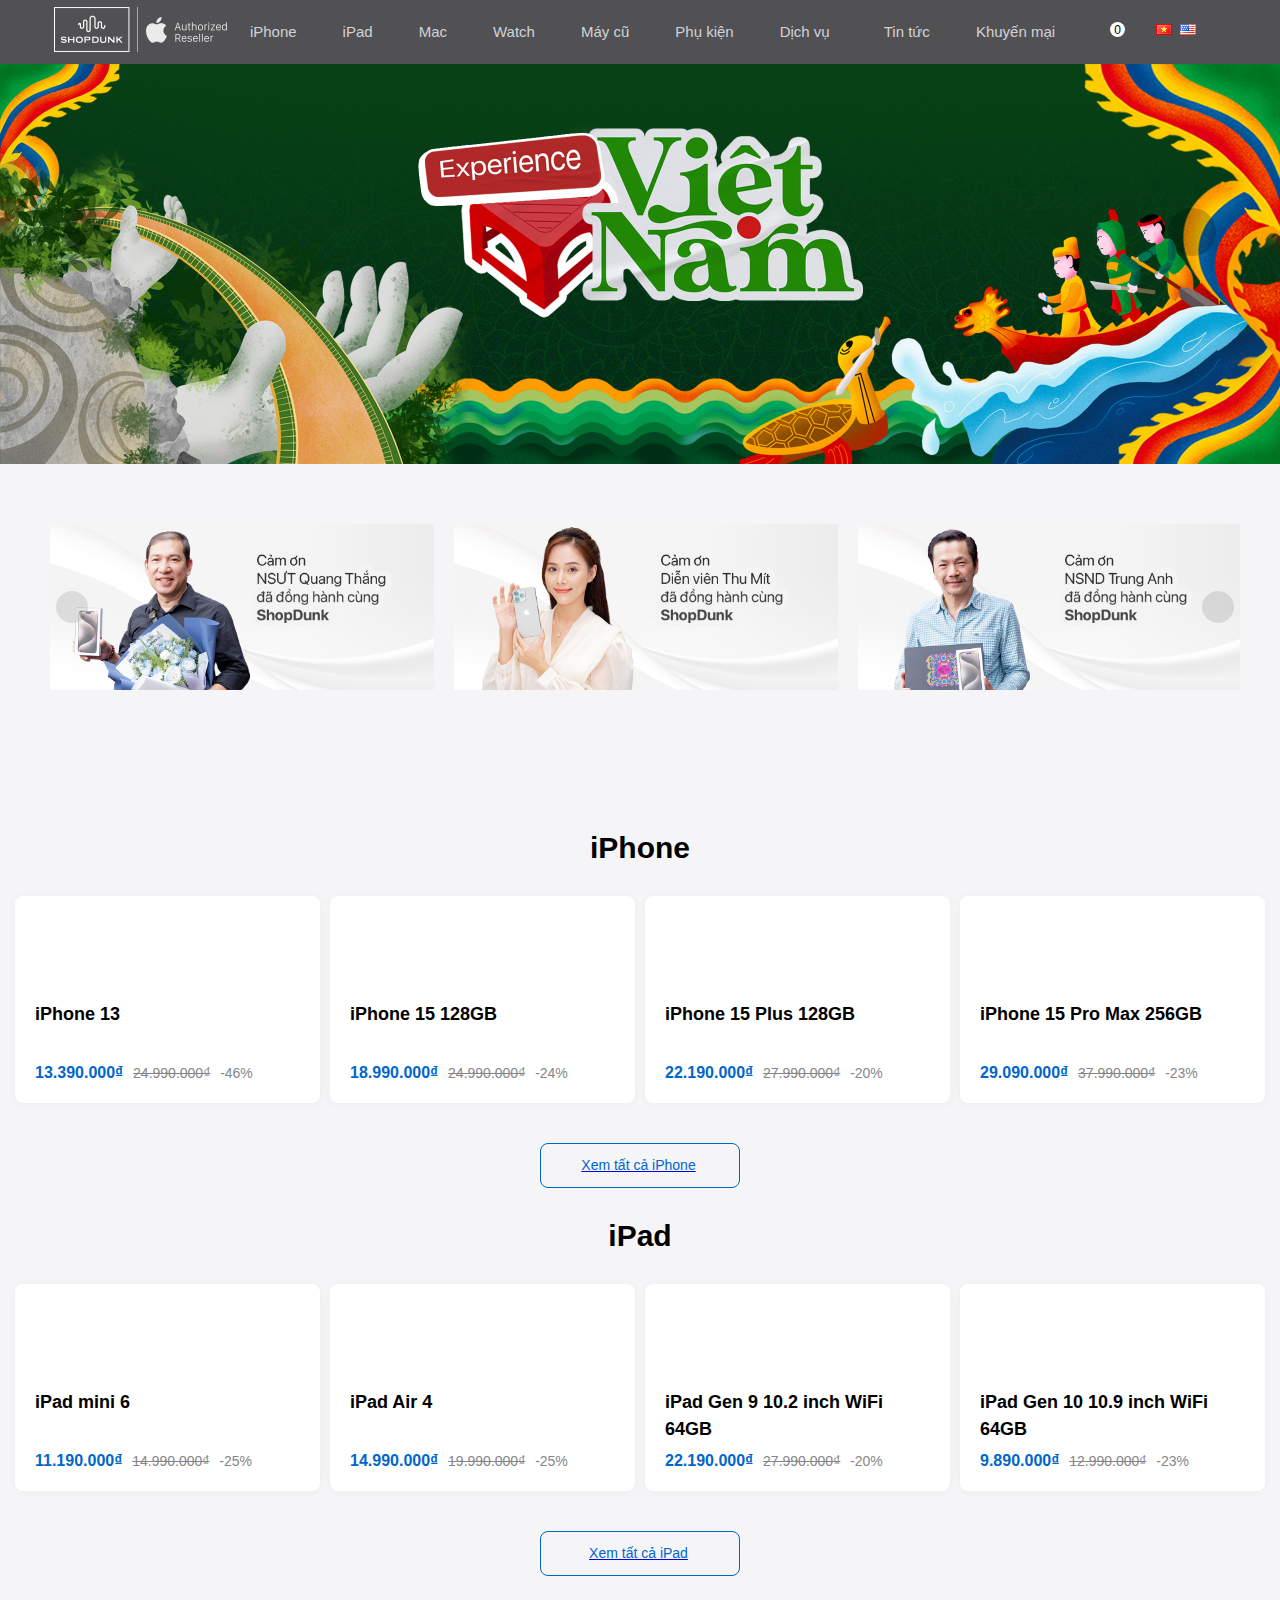
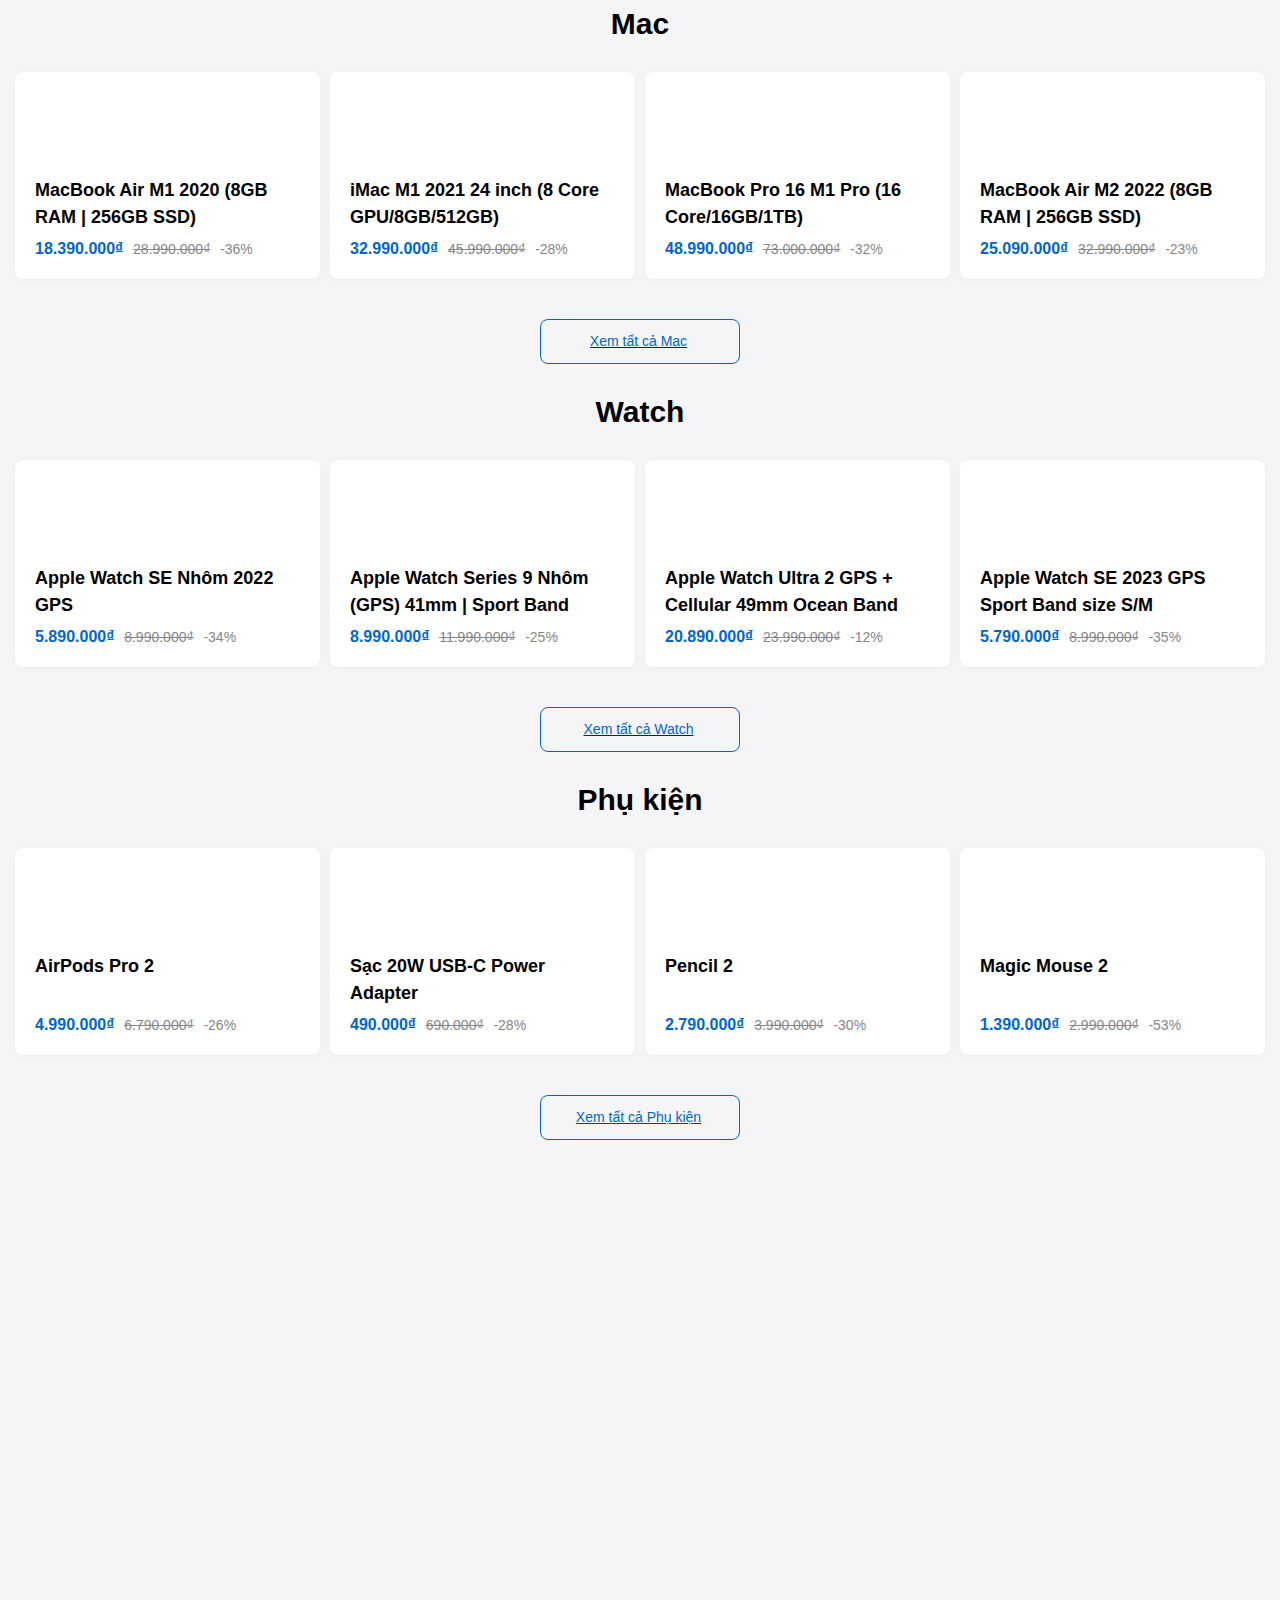
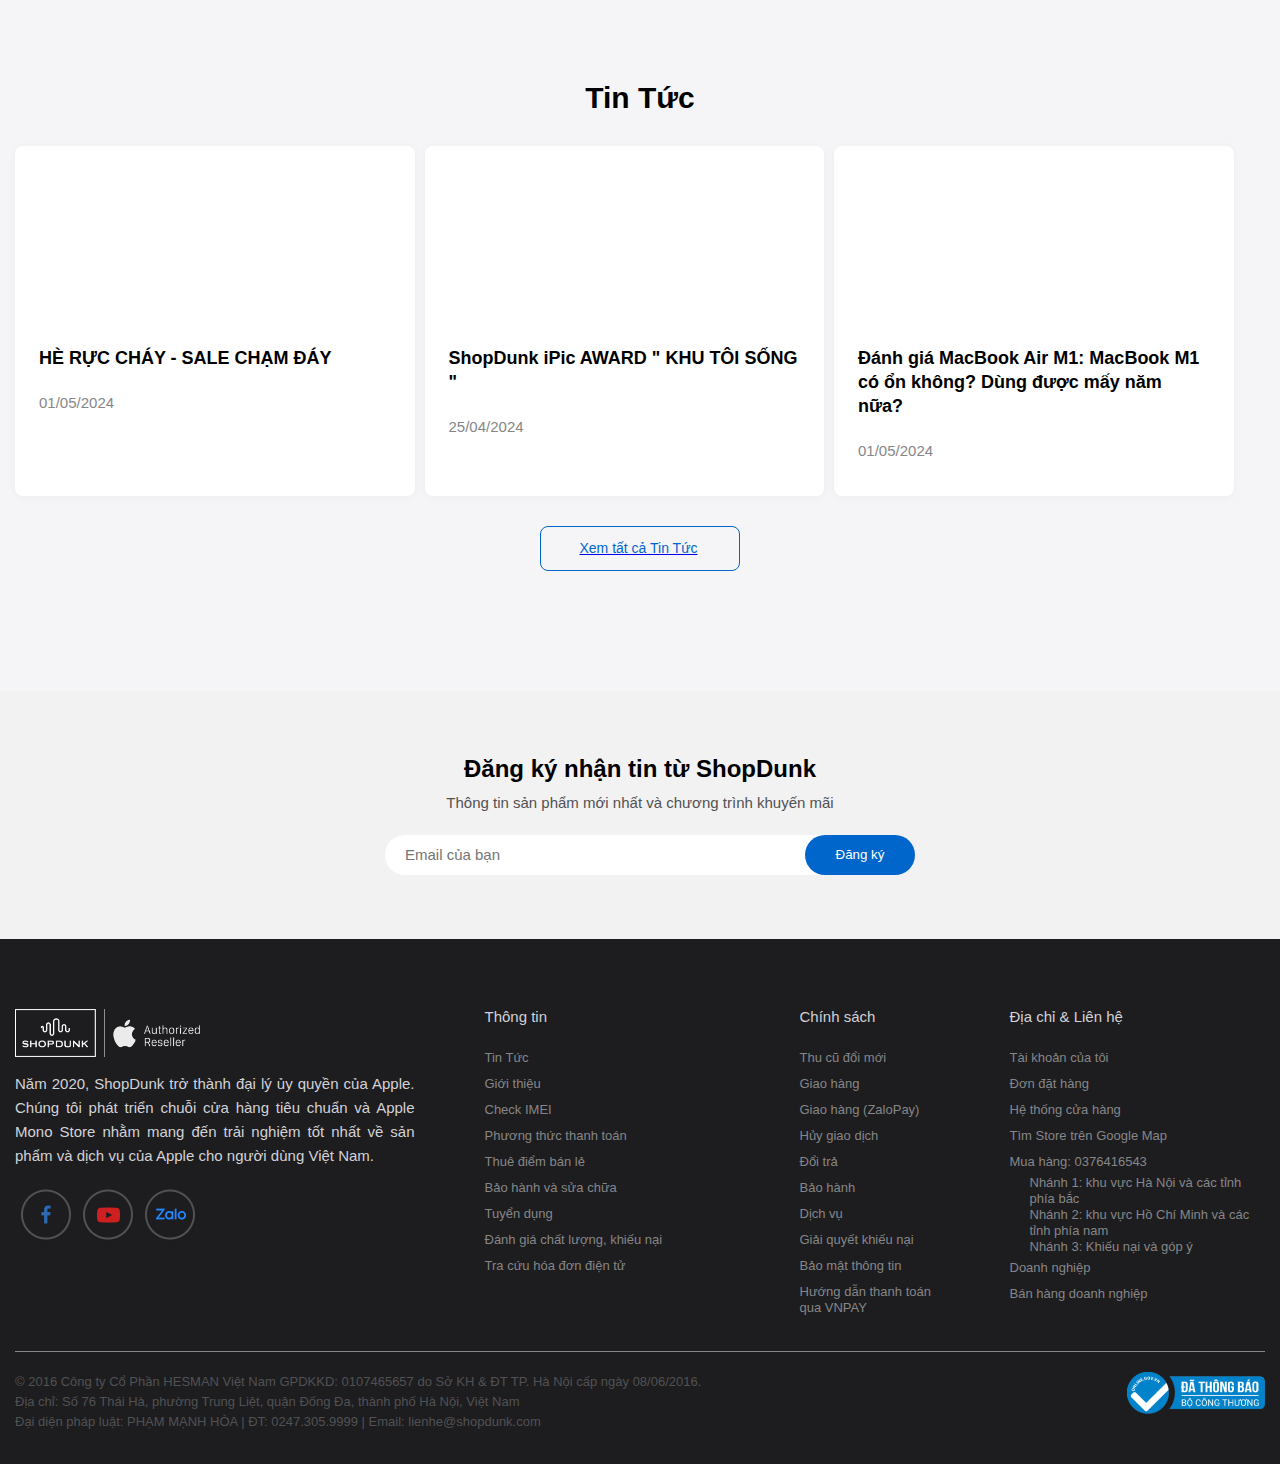
==== commit 7b5443d9: "BUG BASIC" ====
--- a/index.html
+++ b/index.html
@@ -46,7 +46,7 @@
                         </div>
 
                         <div class="header__navbar-logo">
-                            <a href="index.html" class="header__navbar-logo-link">
+                            <a href="" class="header__navbar-logo-link">
                                 <img src="./assets/images/logo.png " class="header__navbar-logo-img" alt="" />
                             </a>
                         </div>
@@ -61,7 +61,7 @@
                                 <a href="./mac.html" class="header__navbar-item-link"> Mac </a>
                             </li>
                             <li class="header__navbar-item">
-                                <a href="watch.html" class="header__navbar-item-link"> Watch </a>
+                                <a href="./watch.html" class="header__navbar-item-link"> Watch </a>
                             </li>
                             <li class="header__navbar-item">
                                 <a href="#" class="header__navbar-item-link"> Máy cũ </a>
@@ -74,14 +74,14 @@
                                 <i class="header__navbar-icon-link fa-solid fa-angle-down"></i>
 
                                 <div class="header__service">
-                                    <a href="" class="header__service-item">Bảo Hành Ủy Quyền Apple (Shopdunk Care)</a>
-                                    <a href="" class="header__service-item">Trả Góp</a>
-                                    <a href="" class="header__service-item">Thu Cũ Đổi Mới</a>
-                                    <a href="" class="header__service-item">WorkShop</a>
-                                    <a href="" class="header__service-item">MBTI</a>
-                                    <a href="" class="header__service-item">Sim Thẻ</a>
-                                    <a href="" class="header__service-item">Apple Care</a>
-                                    <a href="" class="header__service-item">Bán hàng doanh nghiệp</a>
+                                    <a href="#" class="header__service-item">Bảo Hành Ủy Quyền Apple (Shopdunk Care)</a>
+                                    <a href="#" class="header__service-item">Trả Góp</a>
+                                    <a href="#" class="header__service-item">Thu Cũ Đổi Mới</a>
+                                    <a href="#" class="header__service-item">WorkShop</a>
+                                    <a href="#" class="header__service-item">MBTI</a>
+                                    <a href="#" class="header__service-item">Sim Thẻ</a>
+                                    <a href="#" class="header__service-item">Apple Care</a>
+                                    <a href="#" class="header__service-item">Bán hàng doanh nghiệp</a>
                                 </div>
                             </li>
                             <li class="header__navbar-item">
@@ -97,18 +97,18 @@
                                 <i class="header__navbar-icon fa-light fa-magnifying-glass"></i>
                             </li>
                             <li class="header__navbar-option-item">
-                                <a href="" class="header__navbar-item-link header__navbar-icon-cart">
+                                <a href="#" class="header__navbar-item-link header__navbar-icon-cart">
                                     <i class="header__navbar-icon fa-light fa-bag-shopping"></i>
                                 </a>
                             </li>
                             <li class="header__navbar-option-item header__user--hover">
-                                <a href="" class="header__navbar-item-link">
+                                <a href="#" class="header__navbar-item-link">
                                     <i class="header__navbar-icon fa-regular fa-user"></i>
                                 </a>
 
                                 <div class="header__account">
                                     <div class="header__account-option">
-                                        <a href="" class="header__option-link">Tạo tài khoản ngay</a>
+                                        <a href="./signup.html" class="header__option-link">Tạo tài khoản ngay</a>
                                     </div>
                                     <div class="header__account-option">
                                         <a href="./login.html" class="header__option-link">Đăng nhập</a>
@@ -116,11 +116,11 @@
                                 </div>
                             </li>
                             <li class="header__navbar-option-item header__navbar-language">
-                                <a href="" class="header__navbar-language-link">
+                                <a href="#" class="header__navbar-language-link">
                                     <img src="./assets/images/vn.png" alt="" />
 
                                 </a>
-                                <a href="" class="header__navbar-language-link">
+                                <a href="#" class="header__navbar-language-link">
 
                                     <img src="./assets/images/us.png" alt="" />
                                 </a>
@@ -129,11 +129,11 @@
                     </div>
 
                     <div class="header__menu">
-                        <a href="" class="header__menu-link">iPhone</a>
-                        <a href="" class="header__menu-link">iPad</a>
-                        <a href="" class="header__menu-link">Mac</a>
-                        <a href="" class="header__menu-link">Watch</a>
-                        <a href="" class="header__menu-link">Máy cũ</a>
+                        <a href="./iphone.html" class="header__menu-link">iPhone</a>
+                        <a href="./ipad.html" class="header__menu-link">iPad</a>
+                        <a href="./mac.html" class="header__menu-link">Mac</a>
+                        <a href="./watch.html" class="header__menu-link">Watch</a>
+                        <a href="#" class="header__menu-link">Máy cũ</a>
                     </div>
 
                     <div class="header__menu-bar">
@@ -257,7 +257,7 @@
             <div class="container__product">
                 <div class="grid">
                     <div class="product__type">
-                        <a href="" class="product__name">iPhone</a>
+                        <a href="./iphone.html" class="product__name">iPhone</a>
                         <div class="product__type-list">
                             <div class="grid__row">
                                 <div class="grid__col-2-4">
@@ -341,7 +341,7 @@
                         </div>
 
                         <div class="button__show-all">
-                            <a href="" class="button__show-link">
+                            <a href="./iphone.html" class="button__show-link">
                                 <span class="button__show-name">Xem tất cả iPhone</span>
                                 <i class=" button__show-icon fa-solid fa-angle-right"></i>
                             </a>
@@ -349,7 +349,7 @@
                     </div>
 
                     <div class="product__type">
-                        <a href="" class="product__name">iPad</a>
+                        <a href="./ipad.html" class="product__name">iPad</a>
                         <div class="product__type-list">
                             <div class="grid__row">
                                 <div class="grid__col-2-4">
@@ -433,7 +433,7 @@
                             </div>
                         </div>
                         <div class="button__show-all">
-                            <a href="" class="button__show-link">
+                            <a href="./ipad.html" class="button__show-link">
                                 <span class="button__show-name">Xem tất cả iPad</span>
                                 <i class=" button__show-icon fa-solid fa-angle-right"></i>
                             </a>
@@ -444,7 +444,7 @@
 
 
                     <div class="product__type">
-                        <a href="" class="product__name">Mac</a>
+                        <a href="./mac.html" class="product__name">Mac</a>
                         <div class="product__type-list">
                             <div class="grid__row">
                                 <div class="grid__col-2-4">
@@ -528,7 +528,7 @@
                             </div>
                         </div>
                         <div class="button__show-all">
-                            <a href="" class="button__show-link">
+                            <a href="./mac.html" class="button__show-link">
                                 <span class="button__show-name">Xem tất cả Mac</span>
                                 <i class=" button__show-icon fa-solid fa-angle-right"></i>
                             </a>
@@ -539,7 +539,7 @@
 
 
                     <div class="product__type">
-                        <a href="" class="product__name">Watch</a>
+                        <a href="./watch.html" class="product__name">Watch</a>
                         <div class="product__type-list">
                             <div class="grid__row">
                                 <div class="grid__col-2-4">
@@ -623,7 +623,7 @@
                             </div>
                         </div>
                         <div class="button__show-all">
-                            <a href="" class="button__show-link">
+                            <a href="./watch.html" class="button__show-link">
                                 <span class="button__show-name">Xem tất cả Watch</span>
                                 <i class=" button__show-icon fa-solid fa-angle-right"></i>
                             </a>
@@ -772,7 +772,7 @@
                             </div>
                         </div>
                         <div class="button__show-all">
-                            <a href="" class="button__show-link">
+                            <a href="./news.html" class="button__show-link">
                                 <span class="button__show-name">Xem tất cả Tin Tức</span>
                                 <i class=" button__show-icon fa-solid fa-angle-right"></i>
                             </a>
--- a/assets/css/style.css
+++ b/assets/css/style.css
@@ -9,7 +9,6 @@
     z-index: 1000;
     background-color: var(--back-color);
     width: 100%;
-    top: 0;
 }
 
 .header__navbar {
@@ -473,8 +472,8 @@
 
 .product__saleoff-img {
     margin: 9px 9px 0 0;
+    height: 50px;
     max-width: 95px;
-    height: 50px;
     object-fit: contain;
 }
 
--- a/assets/css/responsive.css
+++ b/assets/css/responsive.css
@@ -184,11 +184,6 @@
     .footer__lower img {
         display: none;
     }
-    .container_card {
-        margin-top: 10px;
-        padding: 0 5%;
-        flex-wrap: wrap;
-    }
 }
 
 @media (max-width: 400px) {
